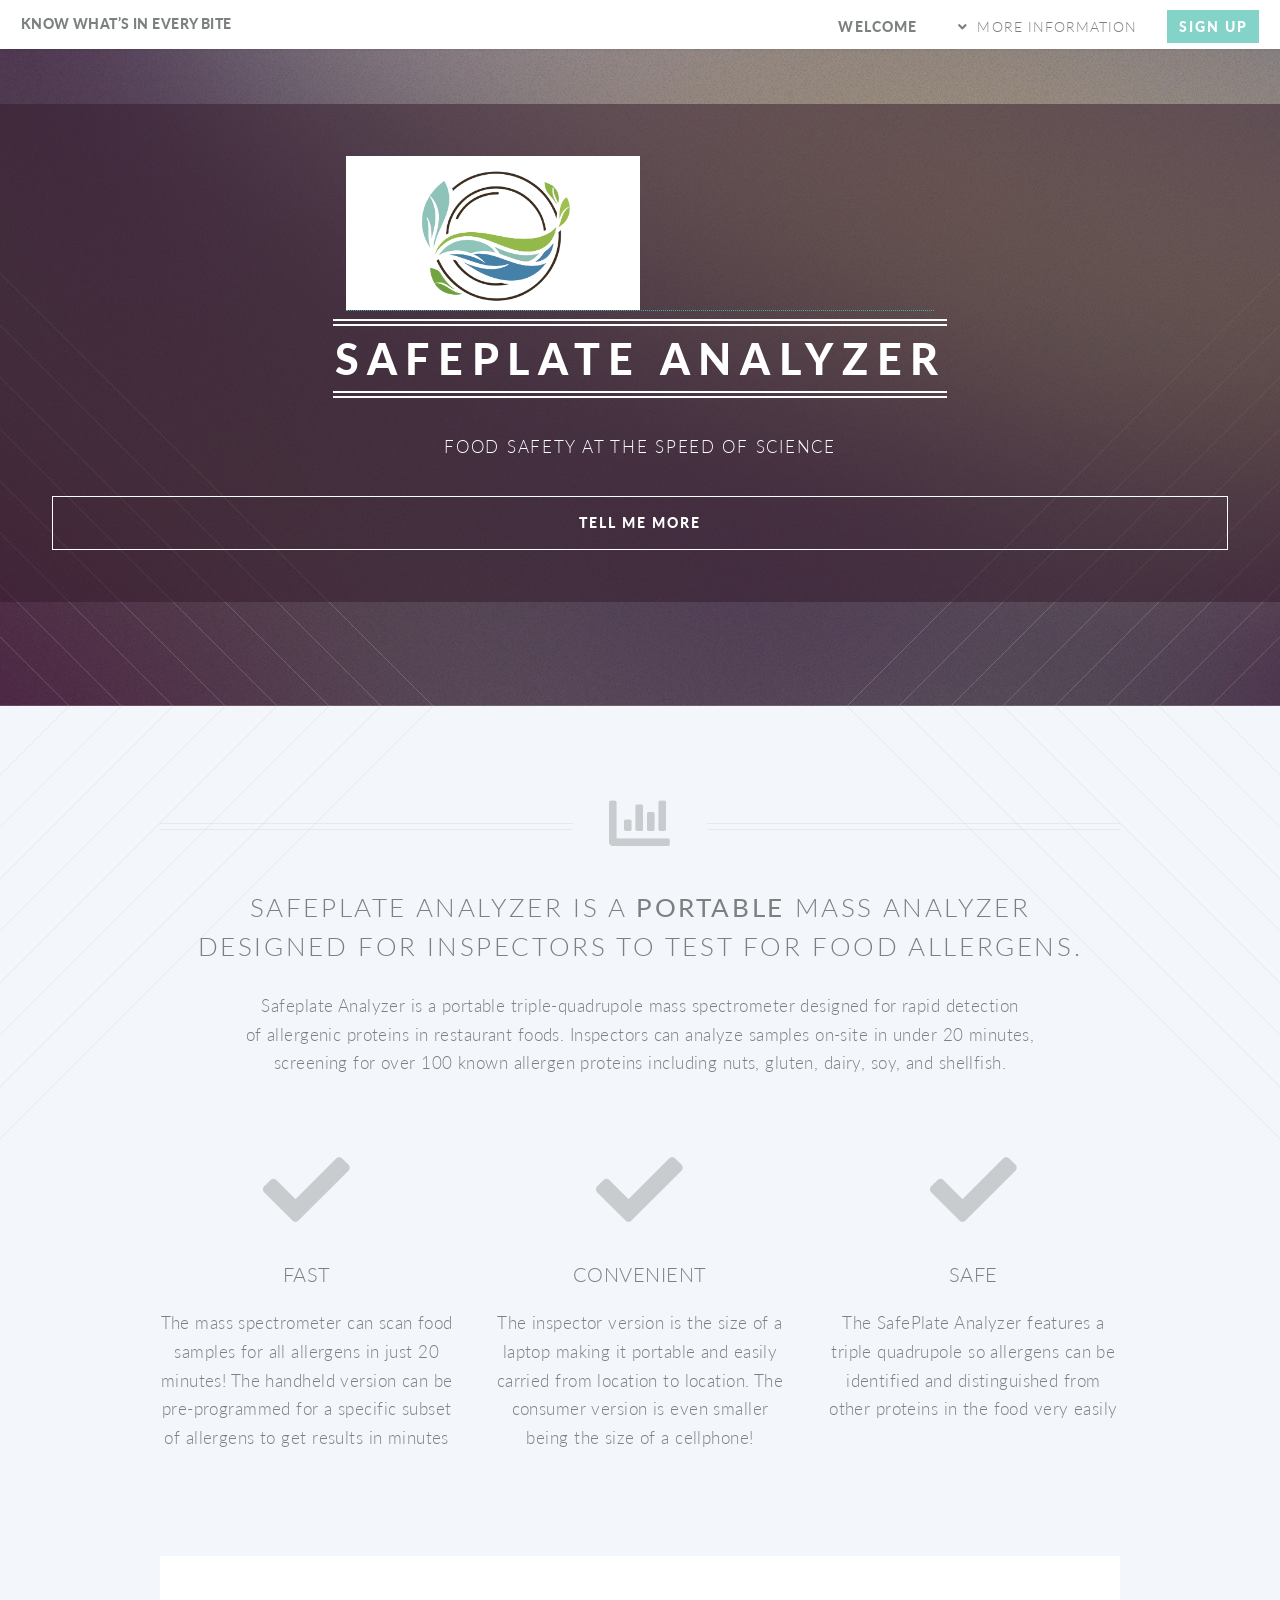
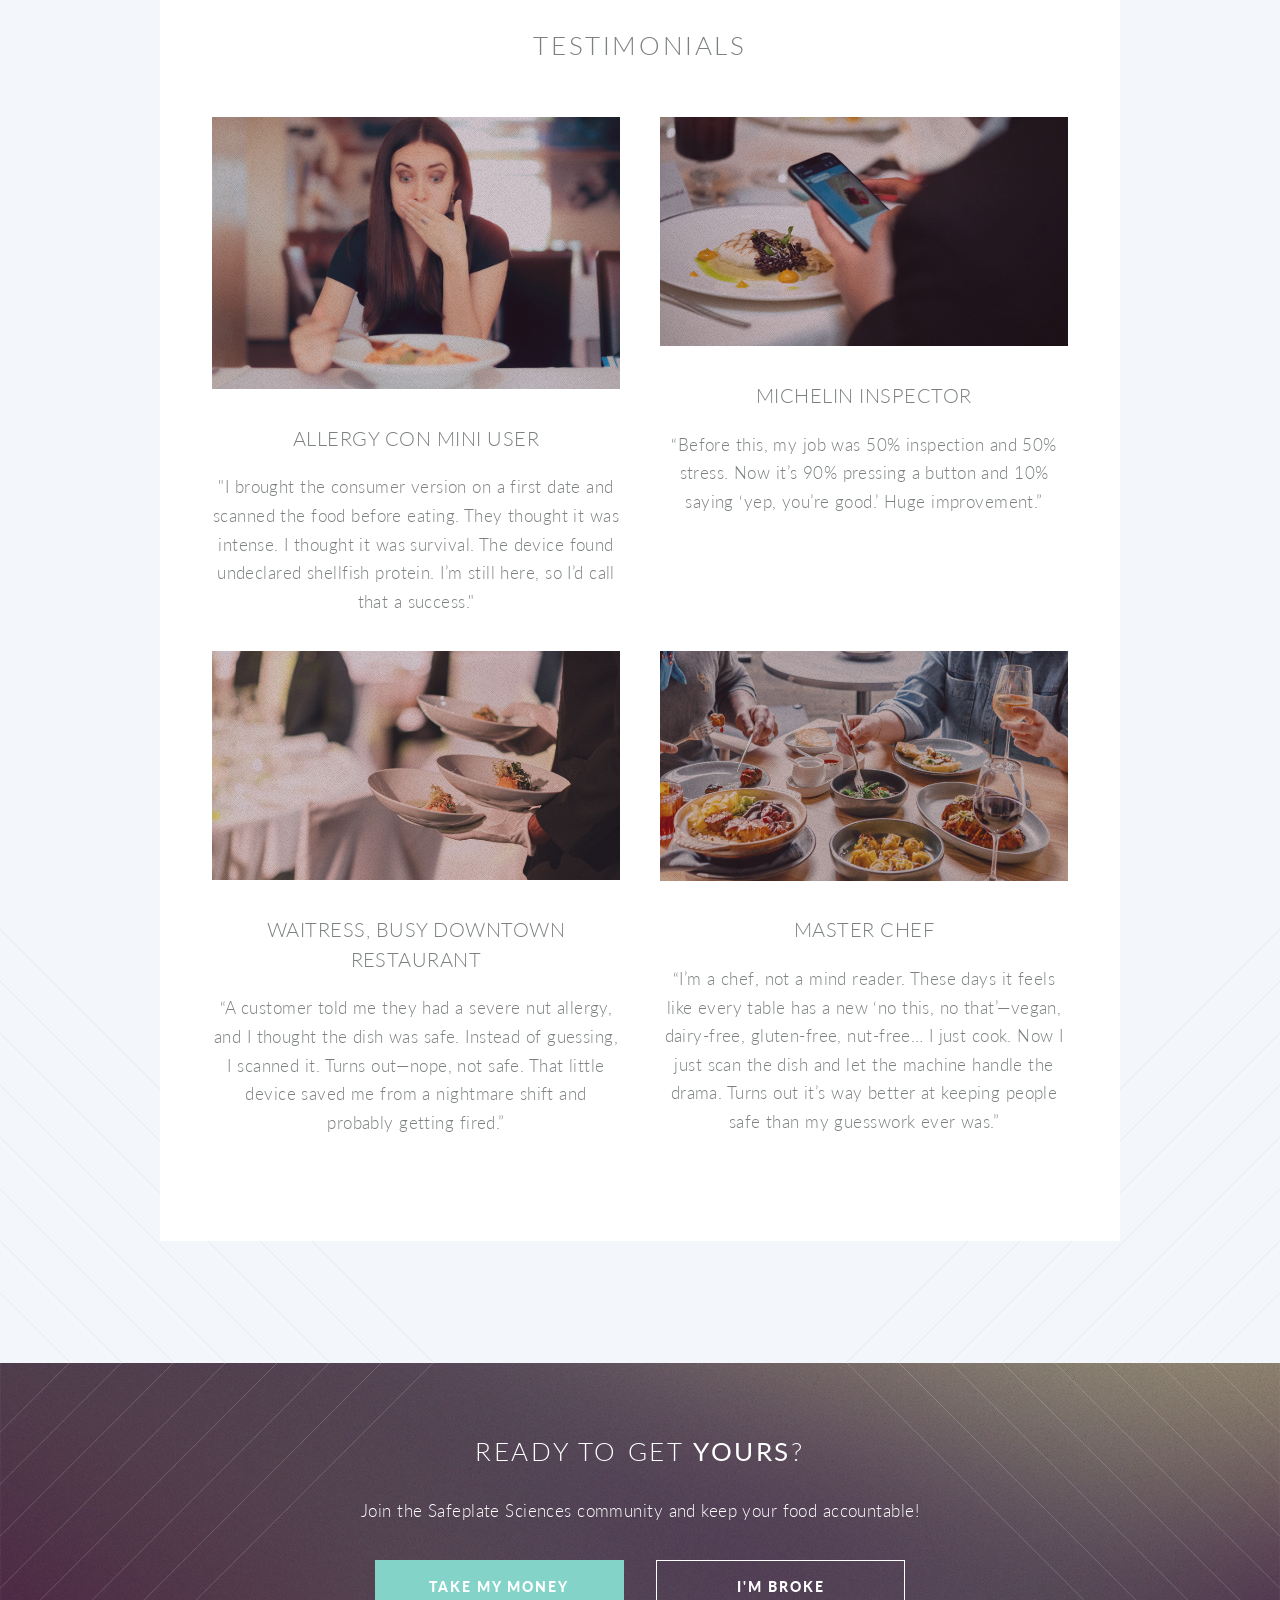
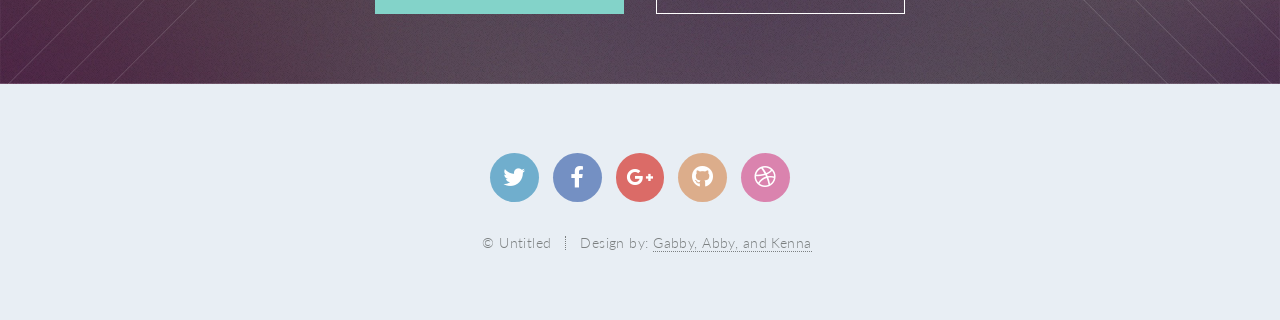
==== index.html @ 4feaacba "Update index.html" ====
<!DOCTYPE HTML>
<!--
	Twenty by HTML5 UP
	html5up.net | @ajlkn
	Free for personal and commercial use under the CCA 3.0 license (html5up.net/license)
-->
<html>
	<head>
		<title>Know what’s in every bite</title>
		<meta charset="utf-8" />
		<meta name="viewport" content="width=device-width, initial-scale=1, user-scalable=no" />
		<link rel="stylesheet" href="assets/css/main.css" />
		<noscript><link rel="stylesheet" href="assets/css/noscript.css" /></noscript>
	</head>
	<body class="index is-preload">
		<div id="page-wrapper">

			<!-- Header -->
				<header id="header">
					<h1 id="logo"><a href="index.html">Know what’s in every BITE </span></a></h1>
					<nav id="nav">
						<ul>
							<li class="current"><a href="index.html">Welcome</a></li>
							<li class="submenu">
								<a href="#">More Information</a>
								<ul>
									<li><a href="left-sidebar.html">Instrument Specifications</a></li>
									<li><a href="right-sidebar.html">Applications</a></li>
									<li><a href="no-sidebar.html">Our Philosophy</a></li>
									<li><a href="contact.html">Contact</a></li>
									</li>
								</ul>
							</li>
							<li><a href="#" class="button primary">Sign Up</a></li>
						</ul>
					</nav>
				</header>

			<!-- Banner -->
				<section id="banner">

					<!--
						".inner" is set up as an inline-block so it automatically expands
						in both directions to fit whatever's inside it. This means it won't
						automatically wrap lines, so be sure to use line breaks where
						appropriate (<br />).
					-->
					<div class="inner">
			<section>
						<a href="#" class="image-small" ><img src="images/logo (no words).png" alt=" " width="50%" /></a>
			</section>
						<header>
							<h2>SafePlate Analyzer</h2>
						</header>
						<p>Food safety at the speed of science
						<br />
					
						<footer>
							<ul class="buttons stacked">
								<li><a href="#main" class="button fit scrolly">Tell Me More</a></li>
							</ul>
						</footer>

					</div>

				</section>

			<!-- Main -->
				<article id="main">

					<header class="special container">
						<span class="icon solid fa-chart-bar"></span>
						<h2>Safeplate Analyzer is a <strong>portable</strong> mass analyzer
						<br />
						designed for inspectors to test for food allergens.</h2>
						<p>Safeplate Analyzer is a portable triple-quadrupole mass spectrometer designed for rapid detection
						<br />
						of allergenic proteins in restaurant foods. Inspectors can analyze samples on-site in under 20 minutes,
						<br />
						screening for over 100 known allergen proteins including nuts, gluten, dairy, soy, and shellfish.
					</header>

					

					<!-- Two -->
						<section class="wrapper style1 container special">
							<div class="row">
								<div class="col-4 col-12-narrower">

									<section>
										<span class="icon solid featured fa-check"></span>
										<header>
											<h3>FAST</h3>
										</header>
										<p>The mass spectrometer can scan food samples for all allergens in just 20 minutes! The handheld version can be pre-programmed for a specific subset of allergens to get results in minutes</p>
									</section>

								</div>
								<div class="col-4 col-12-narrower">

									<section>
										<span class="icon solid featured fa-check"></span>
										<header>
											<h3>CONVENIENT</h3>
										</header>
										<p>The inspector version is the size of a laptop making it portable and easily carried from location to location. The consumer version is even smaller being the size of a cellphone!</p>
									</section>

								</div>
								<div class="col-4 col-12-narrower">

									<section>
										<span class="icon solid featured fa-check"></span>
										<header>
											<h3>SAFE</h3>
										</header>
										<p>The SafePlate Analyzer features a triple quadrupole so allergens can be identified and distinguished from other proteins in the food very easily</p>
									</section>

								</div>
							</div>
						</section>

					<!-- Three -->
						<section class="wrapper style3 container special">

							<header class="major">
								<h2>Testimonials</strong></h2>
							</header>

							<div class="row">
								<div class="col-6 col-12-narrower">

									<section>
										<a href="#" class="image featured"><img src="images/CUSTOMER.jpeg" alt="" /></a>
										<header>
											<h3>Allergy con Mini User</h3>
										</header>
										<p>"I brought the consumer version on a first date and scanned the food before eating. They thought it was intense. I thought it was survival. The device found undeclared shellfish protein. I’m still here, so I’d call that a success."</p>
									</section>

								</div>
								<div class="col-6 col-12-narrower">

									<section>
										<a href="#" class="image featured"><img src="images/INSPECTOR.jpg" alt="" /></a>
										<header>
											<h3>Michelin inspector</h3>
										</header>
										<p>“Before this, my job was 50% inspection and 50% stress. Now it’s 90% pressing a button and 10% saying ‘yep, you’re good.’ Huge improvement.”</p>
									</section>

								</div>
							</div>
							<div class="row">
								<div class="col-6 col-12-narrower">

									<section>
										<a href="#" class="image featured"><img src="images/WAITRESS.jpg" alt="" /></a>
										<header>
											<h3>Waitress, Busy Downtown Restaurant</h3>
										</header>
										<p>“A customer told me they had a severe nut allergy, and I thought the dish was safe. Instead of guessing, I scanned it. Turns out—nope, not safe. That little device saved me from a nightmare shift and probably getting fired.”</p>
									</section>

								</div>
								<div class="col-6 col-12-narrower">

									<section>
										<a href="#" class="image featured"><img src="images/MEALS.jpg" alt="" /></a>
										<header>
											<h3>Master Chef</h3>
										</header>
										<p>“I’m a chef, not a mind reader. These days it feels like every table has a new ‘no this, no that’—vegan, dairy-free, gluten-free, nut-free… I just cook. Now I just scan the dish and let the machine handle the drama. Turns out it’s way better at keeping people safe than my guesswork ever was.”</p>
									</section>

								</div>
							</div>

						</section>

				</article>

			<!-- CTA -->
				<section id="cta">

					<header>
						<h2>Ready to get <strong>yours</strong>?</h2>
						<p>Join the Safeplate Sciences community and keep your food accountable!</p>
					</header>
					<footer>
						<ul class="buttons">
							<li><a href="#" class="button primary">Take My Money</a></li>
							<li><a href="#" class="button">I'M BROKE</a></li>
						</ul>
					</footer>

				</section>

			<!-- Footer -->
				<footer id="footer">

					<ul class="icons">
						<li><a href="#" class="icon brands circle fa-twitter"><span class="label">Twitter</span></a></li>
						<li><a href="#" class="icon brands circle fa-facebook-f"><span class="label">Facebook</span></a></li>
						<li><a href="#" class="icon brands circle fa-google-plus-g"><span class="label">Google+</span></a></li>
						<li><a href="#" class="icon brands circle fa-github"><span class="label">Github</span></a></li>
						<li><a href="#" class="icon brands circle fa-dribbble"><span class="label">Dribbble</span></a></li>
					</ul>

					<ul class="copyright">
						<li>&copy; Untitled</li><li>Design by: <a href="http://html5up.net">Gabby, Abby, and Kenna</a></li>
					</ul>

				</footer>

		</div>

		<!-- Scripts -->
			<script src="assets/js/jquery.min.js"></script>
			<script src="assets/js/jquery.dropotron.min.js"></script>
			<script src="assets/js/jquery.scrolly.min.js"></script>
			<script src="assets/js/jquery.scrollex.min.js"></script>
			<script src="assets/js/browser.min.js"></script>
			<script src="assets/js/breakpoints.min.js"></script>
			<script src="assets/js/util.js"></script>
			<script src="assets/js/main.js"></script>

	</body>
</html>
---- assets/css/main.css ----
@import url("fontawesome-all.min.css");
@import url("https://fonts.googleapis.com/css?family=Lato:300,400,900");

/*
	Twenty by HTML5 UP
	html5up.net | @ajlkn
	Free for personal and commercial use under the CCA 3.0 license (html5up.net/license)
*/

html, body, div, span, applet, object,
iframe, h1, h2, h3, h4, h5, h6, p, blockquote,
pre, a, abbr, acronym, address, big, cite,
code, del, dfn, em, img, ins, kbd, q, s, samp,
small, strike, strong, sub, sup, tt, var, b,
u, i, center, dl, dt, dd, ol, ul, li, fieldset,
form, label, legend, table, caption, tbody,
tfoot, thead, tr, th, td, article, aside,
canvas, details, embed, figure, figcaption,
footer, header, hgroup, menu, nav, output, ruby,
section, summary, time, mark, audio, video {
	margin: 0;
	padding: 0;
	border: 0;
	font-size: 100%;
	font: inherit;
	vertical-align: baseline;}

article, aside, details, figcaption, figure,
footer, header, hgroup, menu, nav, section {
	display: block;}

body {
	line-height: 1;
}

ol, ul {
	list-style: none;
}

blockquote, q {
	quotes: none;
}

	blockquote:before, blockquote:after, q:before, q:after {
		content: '';
		content: none;
	}

table {
	border-collapse: collapse;
	border-spacing: 0;
}

body {
	-webkit-text-size-adjust: none;
}

mark {
	background-color: transparent;
	color: inherit;
}

input::-moz-focus-inner {
	border: 0;
	padding: 0;
}

input, select, textarea {
	-moz-appearance: none;
	-webkit-appearance: none;
	-ms-appearance: none;
	appearance: none;
}

/* Basic */

	html {
		box-sizing: border-box;
	}

	*, *:before, *:after {
		box-sizing: inherit;
	}

	body {
		background: #f3f6fa;
	}

		body.is-preload *, body.is-preload *:before, body.is-preload *:after {
			-moz-animation: none !important;
			-webkit-animation: none !important;
			-ms-animation: none !important;
			animation: none !important;
			-moz-transition: none !important;
			-webkit-transition: none !important;
			-ms-transition: none !important;
			transition: none !important;
		}

	body, input, select, textarea {
		color: #7c8081;
		font-family: 'Lato', sans-serif;
		font-size: 15pt;
		font-weight: 300;
		letter-spacing: 0.025em;
		line-height: 1.75em;
	}

	a {
		-moz-transition: color 0.2s ease-in-out, border-color 0.2s ease-in-out, background-color 0.2s ease-in-out;
		-webkit-transition: color 0.2s ease-in-out, border-color 0.2s ease-in-out, background-color 0.2s ease-in-out;
		-ms-transition: color 0.2s ease-in-out, border-color 0.2s ease-in-out, background-color 0.2s ease-in-out;
		transition: color 0.2s ease-in-out, border-color 0.2s ease-in-out, background-color 0.2s ease-in-out;
		color: #3fb1a3;
		text-decoration: none;
		border-bottom: dotted 1px;
	}

		a:hover {
			border-bottom-color: transparent;
		}

	strong, b {
		font-weight: 400;
	}

	p, ul, ol, dl, table, blockquote {
		margin: 0 0 2em 0;
	}

	h1, h2, h3, h4, h5, h6 {
		color: inherit;
		font-weight: 300;
		line-height: 1.75em;
		margin-bottom: 1em;
		text-transform: uppercase;
	}

		h1 a, h2 a, h3 a, h4 a, h5 a, h6 a {
			color: inherit;
			text-decoration: none;
			border: 0;
		}

	h2 {
		font-size: 1.5em;
		letter-spacing: 0.1em;
	}

	h3 {
		font-size: 1.15em;
		letter-spacing: 0.025em;
	}

	sub {
		font-size: 0.8em;
		position: relative;
		top: 0.5em;
	}

	sup {
		font-size: 0.8em;
		position: relative;
		top: -0.5em;
	}

	hr {
		border-top: solid 1px rgba(124, 128, 129, 0.2);
		border: 0;
		margin-bottom: 1.5em;
	}

	blockquote {
		border-left: solid 0.5em rgba(124, 128, 129, 0.2);
		font-style: italic;
		padding: 1em 0 1em 2em;
	}

/* Container */

	.container {
		margin: 0 auto;
		max-width: 100%;
		width: 1400px;
	}

		.container.medium {
			width: 1050px;
		}

		@media screen and (max-width: 1680px) {

			.container {
				width: 1200px;
			}

				.container.medium {
					width: 900px;
				}

		}

		@media screen and (max-width: 1280px) {

			.container {
				width: 960px;
			}

				.container.medium {
					width: 735px;
				}

		}

		@media screen and (max-width: 980px) {

			.container {
				width: 95%;
			}

				.container.medium {
					width: 71.25%;
				}

		}

		@media screen and (max-width: 840px) {

			.container {
				width: 95%;
			}

				.container.medium {
					width: 95%;
				}

		}

		@media screen and (max-width: 736px) {

			.container {
				width: 100%;
			}

				.container.medium {
					width: 100%;
				}

		}

/* Row */

	.row {
		display: flex;
		flex-wrap: wrap;
		box-sizing: border-box;
		align-items: stretch;
	}

		.row > * {
			box-sizing: border-box;
		}

		.row.gtr-uniform > * > :last-child {
			margin-bottom: 0;
		}

		.row.aln-left {
			justify-content: flex-start;
		}

		.row.aln-center {
			justify-content: center;
		}

		.row.aln-right {
			justify-content: flex-end;
		}

		.row.aln-top {
			align-items: flex-start;
		}

		.row.aln-middle {
			align-items: center;
		}

		.row.aln-bottom {
			align-items: flex-end;
		}

		.row > .imp {
			order: -1;
		}

		.row > .col-1 {
			width: 8.33333%;
		}

		.row > .off-1 {
			margin-left: 8.33333%;
		}

		.row > .col-2 {
			width: 16.66667%;
		}

		.row > .off-2 {
			margin-left: 16.66667%;
		}

		.row > .col-3 {
			width: 25%;
		}

		.row > .off-3 {
			margin-left: 25%;
		}

		.row > .col-4 {
			width: 33.33333%;
		}

		.row > .off-4 {
			margin-left: 33.33333%;
		}

		.row > .col-5 {
			width: 41.66667%;
		}

		.row > .off-5 {
			margin-left: 41.66667%;
		}

		.row > .col-6 {
			width: 50%;
		}

		.row > .off-6 {
			margin-left: 50%;
		}

		.row > .col-7 {
			width: 58.33333%;
		}

		.row > .off-7 {
			margin-left: 58.33333%;
		}

		.row > .col-8 {
			width: 66.66667%;
		}

		.row > .off-8 {
			margin-left: 66.66667%;
		}

		.row > .col-9 {
			width: 75%;
		}

		.row > .off-9 {
			margin-left: 75%;
		}

		.row > .col-10 {
			width: 83.33333%;
		}

		.row > .off-10 {
			margin-left: 83.33333%;
		}

		.row > .col-11 {
			width: 91.66667%;
		}

		.row > .off-11 {
			margin-left: 91.66667%;
		}

		.row > .col-12 {
			width: 100%;
		}

		.row > .off-12 {
			margin-left: 100%;
		}

		.row.gtr-0 {
			margin-top: 0px;
			margin-left: 0px;
		}

			.row.gtr-0 > * {
				padding: 0px 0 0 0px;
			}

			.row.gtr-0.gtr-uniform {
				margin-top: 0px;
			}

				.row.gtr-0.gtr-uniform > * {
					padding-top: 0px;
				}

		.row.gtr-25 {
			margin-top: -12.5px;
			margin-left: -12.5px;
		}

			.row.gtr-25 > * {
				padding: 12.5px 0 0 12.5px;
			}

			.row.gtr-25.gtr-uniform {
				margin-top: -12.5px;
			}

				.row.gtr-25.gtr-uniform > * {
					padding-top: 12.5px;
				}

		.row.gtr-50 {
			margin-top: -25px;
			margin-left: -25px;
		}

			.row.gtr-50 > * {
				padding: 25px 0 0 25px;
			}

			.row.gtr-50.gtr-uniform {
				margin-top: -25px;
			}

				.row.gtr-50.gtr-uniform > * {
					padding-top: 25px;
				}

		.row {
			margin-top: -50px;
			margin-left: -50px;
		}

			.row > * {
				padding: 50px 0 0 50px;
			}

			.row.gtr-uniform {
				margin-top: -50px;
			}

				.row.gtr-uniform > * {
					padding-top: 50px;
				}

		.row.gtr-150 {
			margin-top: -75px;
			margin-left: -75px;
		}

			.row.gtr-150 > * {
				padding: 75px 0 0 75px;
			}

			.row.gtr-150.gtr-uniform {
				margin-top: -75px;
			}

				.row.gtr-150.gtr-uniform > * {
					padding-top: 75px;
				}

		.row.gtr-200 {
			margin-top: -100px;
			margin-left: -100px;
		}

			.row.gtr-200 > * {
				padding: 100px 0 0 100px;
			}

			.row.gtr-200.gtr-uniform {
				margin-top: -100px;
			}

				.row.gtr-200.gtr-uniform > * {
					padding-top: 100px;
				}

		@media screen and (max-width: 1680px) {

			.row {
				display: flex;
				flex-wrap: wrap;
				box-sizing: border-box;
				align-items: stretch;
			}

				.row > * {
					box-sizing: border-box;
				}

				.row.gtr-uniform > * > :last-child {
					margin-bottom: 0;
				}

				.row.aln-left {
					justify-content: flex-start;
				}

				.row.aln-center {
					justify-content: center;
				}

				.row.aln-right {
					justify-content: flex-end;
				}

				.row.aln-top {
					align-items: flex-start;
				}

				.row.aln-middle {
					align-items: center;
				}

				.row.aln-bottom {
					align-items: flex-end;
				}

				.row > .imp-wide {
					order: -1;
				}

				.row > .col-1-wide {
					width: 8.33333%;
				}

				.row > .off-1-wide {
					margin-left: 8.33333%;
				}

				.row > .col-2-wide {
					width: 16.66667%;
				}

				.row > .off-2-wide {
					margin-left: 16.66667%;
				}

				.row > .col-3-wide {
					width: 25%;
				}

				.row > .off-3-wide {
					margin-left: 25%;
				}

				.row > .col-4-wide {
					width: 33.33333%;
				}

				.row > .off-4-wide {
					margin-left: 33.33333%;
				}

				.row > .col-5-wide {
					width: 41.66667%;
				}

				.row > .off-5-wide {
					margin-left: 41.66667%;
				}

				.row > .col-6-wide {
					width: 50%;
				}

				.row > .off-6-wide {
					margin-left: 50%;
				}

				.row > .col-7-wide {
					width: 58.33333%;
				}

				.row > .off-7-wide {
					margin-left: 58.33333%;
				}

				.row > .col-8-wide {
					width: 66.66667%;
				}

				.row > .off-8-wide {
					margin-left: 66.66667%;
				}

				.row > .col-9-wide {
					width: 75%;
				}

				.row > .off-9-wide {
					margin-left: 75%;
				}

				.row > .col-10-wide {
					width: 83.33333%;
				}

				.row > .off-10-wide {
					margin-left: 83.33333%;
				}

				.row > .col-11-wide {
					width: 91.66667%;
				}

				.row > .off-11-wide {
					margin-left: 91.66667%;
				}

				.row > .col-12-wide {
					width: 100%;
				}

				.row > .off-12-wide {
					margin-left: 100%;
				}

				.row.gtr-0 {
					margin-top: 0px;
					margin-left: 0px;
				}

					.row.gtr-0 > * {
						padding: 0px 0 0 0px;
					}

					.row.gtr-0.gtr-uniform {
						margin-top: 0px;
					}

						.row.gtr-0.gtr-uniform > * {
							padding-top: 0px;
						}

				.row.gtr-25 {
					margin-top: -10px;
					margin-left: -10px;
				}

					.row.gtr-25 > * {
						padding: 10px 0 0 10px;
					}

					.row.gtr-25.gtr-uniform {
						margin-top: -10px;
					}

						.row.gtr-25.gtr-uniform > * {
							padding-top: 10px;
						}

				.row.gtr-50 {
					margin-top: -20px;
					margin-left: -20px;
				}

					.row.gtr-50 > * {
						padding: 20px 0 0 20px;
					}

					.row.gtr-50.gtr-uniform {
						margin-top: -20px;
					}

						.row.gtr-50.gtr-uniform > * {
							padding-top: 20px;
						}

				.row {
					margin-top: -40px;
					margin-left: -40px;
				}

					.row > * {
						padding: 40px 0 0 40px;
					}

					.row.gtr-uniform {
						margin-top: -40px;
					}

						.row.gtr-uniform > * {
							padding-top: 40px;
						}

				.row.gtr-150 {
					margin-top: -60px;
					margin-left: -60px;
				}

					.row.gtr-150 > * {
						padding: 60px 0 0 60px;
					}

					.row.gtr-150.gtr-uniform {
						margin-top: -60px;
					}

						.row.gtr-150.gtr-uniform > * {
							padding-top: 60px;
						}

				.row.gtr-200 {
					margin-top: -80px;
					margin-left: -80px;
				}

					.row.gtr-200 > * {
						padding: 80px 0 0 80px;
					}

					.row.gtr-200.gtr-uniform {
						margin-top: -80px;
					}

						.row.gtr-200.gtr-uniform > * {
							padding-top: 80px;
						}

		}

		@media screen and (max-width: 1280px) {

			.row {
				display: flex;
				flex-wrap: wrap;
				box-sizing: border-box;
				align-items: stretch;
			}

				.row > * {
					box-sizing: border-box;
				}

				.row.gtr-uniform > * > :last-child {
					margin-bottom: 0;
				}

				.row.aln-left {
					justify-content: flex-start;
				}

				.row.aln-center {
					justify-content: center;
				}

				.row.aln-right {
					justify-content: flex-end;
				}

				.row.aln-top {
					align-items: flex-start;
				}

				.row.aln-middle {
					align-items: center;
				}

				.row.aln-bottom {
					align-items: flex-end;
				}

				.row > .imp-normal {
					order: -1;
				}

				.row > .col-1-normal {
					width: 8.33333%;
				}

				.row > .off-1-normal {
					margin-left: 8.33333%;
				}

				.row > .col-2-normal {
					width: 16.66667%;
				}

				.row > .off-2-normal {
					margin-left: 16.66667%;
				}

				.row > .col-3-normal {
					width: 25%;
				}

				.row > .off-3-normal {
					margin-left: 25%;
				}

				.row > .col-4-normal {
					width: 33.33333%;
				}

				.row > .off-4-normal {
					margin-left: 33.33333%;
				}

				.row > .col-5-normal {
					width: 41.66667%;
				}

				.row > .off-5-normal {
					margin-left: 41.66667%;
				}

				.row > .col-6-normal {
					width: 50%;
				}

				.row > .off-6-normal {
					margin-left: 50%;
				}

				.row > .col-7-normal {
					width: 58.33333%;
				}

				.row > .off-7-normal {
					margin-left: 58.33333%;
				}

				.row > .col-8-normal {
					width: 66.66667%;
				}

				.row > .off-8-normal {
					margin-left: 66.66667%;
				}

				.row > .col-9-normal {
					width: 75%;
				}

				.row > .off-9-normal {
					margin-left: 75%;
				}

				.row > .col-10-normal {
					width: 83.33333%;
				}

				.row > .off-10-normal {
					margin-left: 83.33333%;
				}

				.row > .col-11-normal {
					width: 91.66667%;
				}

				.row > .off-11-normal {
					margin-left: 91.66667%;
				}

				.row > .col-12-normal {
					width: 100%;
				}

				.row > .off-12-normal {
					margin-left: 100%;
				}

				.row.gtr-0 {
					margin-top: 0px;
					margin-left: 0px;
				}

					.row.gtr-0 > * {
						padding: 0px 0 0 0px;
					}

					.row.gtr-0.gtr-uniform {
						margin-top: 0px;
					}

						.row.gtr-0.gtr-uniform > * {
							padding-top: 0px;
						}

				.row.gtr-25 {
					margin-top: -10px;
					margin-left: -10px;
				}

					.row.gtr-25 > * {
						padding: 10px 0 0 10px;
					}

					.row.gtr-25.gtr-uniform {
						margin-top: -10px;
					}

						.row.gtr-25.gtr-uniform > * {
							padding-top: 10px;
						}

				.row.gtr-50 {
					margin-top: -20px;
					margin-left: -20px;
				}

					.row.gtr-50 > * {
						padding: 20px 0 0 20px;
					}

					.row.gtr-50.gtr-uniform {
						margin-top: -20px;
					}

						.row.gtr-50.gtr-uniform > * {
							padding-top: 20px;
						}

				.row {
					margin-top: -40px;
					margin-left: -40px;
				}

					.row > * {
						padding: 40px 0 0 40px;
					}

					.row.gtr-uniform {
						margin-top: -40px;
					}

						.row.gtr-uniform > * {
							padding-top: 40px;
						}

				.row.gtr-150 {
					margin-top: -60px;
					margin-left: -60px;
				}

					.row.gtr-150 > * {
						padding: 60px 0 0 60px;
					}

					.row.gtr-150.gtr-uniform {
						margin-top: -60px;
					}

						.row.gtr-150.gtr-uniform > * {
							padding-top: 60px;
						}

				.row.gtr-200 {
					margin-top: -80px;
					margin-left: -80px;
				}

					.row.gtr-200 > * {
						padding: 80px 0 0 80px;
					}

					.row.gtr-200.gtr-uniform {
						margin-top: -80px;
					}

						.row.gtr-200.gtr-uniform > * {
							padding-top: 80px;
						}

		}

		@media screen and (max-width: 980px) {

			.row {
				display: flex;
				flex-wrap: wrap;
				box-sizing: border-box;
				align-items: stretch;
			}

				.row > * {
					box-sizing: border-box;
				}

				.row.gtr-uniform > * > :last-child {
					margin-bottom: 0;
				}

				.row.aln-left {
					justify-content: flex-start;
				}

				.row.aln-center {
					justify-content: center;
				}

				.row.aln-right {
					justify-content: flex-end;
				}

				.row.aln-top {
					align-items: flex-start;
				}

				.row.aln-middle {
					align-items: center;
				}

				.row.aln-bottom {
					align-items: flex-end;
				}

				.row > .imp-narrow {
					order: -1;
				}

				.row > .col-1-narrow {
					width: 8.33333%;
				}

				.row > .off-1-narrow {
					margin-left: 8.33333%;
				}

				.row > .col-2-narrow {
					width: 16.66667%;
				}

				.row > .off-2-narrow {
					margin-left: 16.66667%;
				}

				.row > .col-3-narrow {
					width: 25%;
				}

				.row > .off-3-narrow {
					margin-left: 25%;
				}

				.row > .col-4-narrow {
					width: 33.33333%;
				}

				.row > .off-4-narrow {
					margin-left: 33.33333%;
				}

				.row > .col-5-narrow {
					width: 41.66667%;
				}

				.row > .off-5-narrow {
					margin-left: 41.66667%;
				}

				.row > .col-6-narrow {
					width: 50%;
				}

				.row > .off-6-narrow {
					margin-left: 50%;
				}

				.row > .col-7-narrow {
					width: 58.33333%;
				}

				.row > .off-7-narrow {
					margin-left: 58.33333%;
				}

				.row > .col-8-narrow {
					width: 66.66667%;
				}

				.row > .off-8-narrow {
					margin-left: 66.66667%;
				}

				.row > .col-9-narrow {
					width: 75%;
				}

				.row > .off-9-narrow {
					margin-left: 75%;
				}

				.row > .col-10-narrow {
					width: 83.33333%;
				}

				.row > .off-10-narrow {
					margin-left: 83.33333%;
				}

				.row > .col-11-narrow {
					width: 91.66667%;
				}

				.row > .off-11-narrow {
					margin-left: 91.66667%;
				}

				.row > .col-12-narrow {
					width: 100%;
				}

				.row > .off-12-narrow {
					margin-left: 100%;
				}

				.row.gtr-0 {
					margin-top: 0px;
					margin-left: 0px;
				}

					.row.gtr-0 > * {
						padding: 0px 0 0 0px;
					}

					.row.gtr-0.gtr-uniform {
						margin-top: 0px;
					}

						.row.gtr-0.gtr-uniform > * {
							padding-top: 0px;
						}

				.row.gtr-25 {
					margin-top: -7.5px;
					margin-left: -7.5px;
				}

					.row.gtr-25 > * {
						padding: 7.5px 0 0 7.5px;
					}

					.row.gtr-25.gtr-uniform {
						margin-top: -7.5px;
					}

						.row.gtr-25.gtr-uniform > * {
							padding-top: 7.5px;
						}

				.row.gtr-50 {
					margin-top: -15px;
					margin-left: -15px;
				}

					.row.gtr-50 > * {
						padding: 15px 0 0 15px;
					}

					.row.gtr-50.gtr-uniform {
						margin-top: -15px;
					}

						.row.gtr-50.gtr-uniform > * {
							padding-top: 15px;
						}

				.row {
					margin-top: -30px;
					margin-left: -30px;
				}

					.row > * {
						padding: 30px 0 0 30px;
					}

					.row.gtr-uniform {
						margin-top: -30px;
					}

						.row.gtr-uniform > * {
							padding-top: 30px;
						}

				.row.gtr-150 {
					margin-top: -45px;
					margin-left: -45px;
				}

					.row.gtr-150 > * {
						padding: 45px 0 0 45px;
					}

					.row.gtr-150.gtr-uniform {
						margin-top: -45px;
					}

						.row.gtr-150.gtr-uniform > * {
							padding-top: 45px;
						}

				.row.gtr-200 {
					margin-top: -60px;
					margin-left: -60px;
				}

					.row.gtr-200 > * {
						padding: 60px 0 0 60px;
					}

					.row.gtr-200.gtr-uniform {
						margin-top: -60px;
					}

						.row.gtr-200.gtr-uniform > * {
							padding-top: 60px;
						}

		}

		@media screen and (max-width: 840px) {

			.row {
				display: flex;
				flex-wrap: wrap;
				box-sizing: border-box;
				align-items: stretch;
			}

				.row > * {
					box-sizing: border-box;
				}

				.row.gtr-uniform > * > :last-child {
					margin-bottom: 0;
				}

				.row.aln-left {
					justify-content: flex-start;
				}

				.row.aln-center {
					justify-content: center;
				}

				.row.aln-right {
					justify-content: flex-end;
				}

				.row.aln-top {
					align-items: flex-start;
				}

				.row.aln-middle {
					align-items: center;
				}

				.row.aln-bottom {
					align-items: flex-end;
				}

				.row > .imp-narrower {
					order: -1;
				}

				.row > .col-1-narrower {
					width: 8.33333%;
				}

				.row > .off-1-narrower {
					margin-left: 8.33333%;
				}

				.row > .col-2-narrower {
					width: 16.66667%;
				}

				.row > .off-2-narrower {
					margin-left: 16.66667%;
				}

				.row > .col-3-narrower {
					width: 25%;
				}

				.row > .off-3-narrower {
					margin-left: 25%;
				}

				.row > .col-4-narrower {
					width: 33.33333%;
				}

				.row > .off-4-narrower {
					margin-left: 33.33333%;
				}

				.row > .col-5-narrower {
					width: 41.66667%;
				}

				.row > .off-5-narrower {
					margin-left: 41.66667%;
				}

				.row > .col-6-narrower {
					width: 50%;
				}

				.row > .off-6-narrower {
					margin-left: 50%;
				}

				.row > .col-7-narrower {
					width: 58.33333%;
				}

				.row > .off-7-narrower {
					margin-left: 58.33333%;
				}

				.row > .col-8-narrower {
					width: 66.66667%;
				}

				.row > .off-8-narrower {
					margin-left: 66.66667%;
				}

				.row > .col-9-narrower {
					width: 75%;
				}

				.row > .off-9-narrower {
					margin-left: 75%;
				}

				.row > .col-10-narrower {
					width: 83.33333%;
				}

				.row > .off-10-narrower {
					margin-left: 83.33333%;
				}

				.row > .col-11-narrower {
					width: 91.66667%;
				}

				.row > .off-11-narrower {
					margin-left: 91.66667%;
				}

				.row > .col-12-narrower {
					width: 100%;
				}

				.row > .off-12-narrower {
					margin-left: 100%;
				}

				.row.gtr-0 {
					margin-top: 0px;
					margin-left: 0px;
				}

					.row.gtr-0 > * {
						padding: 0px 0 0 0px;
					}

					.row.gtr-0.gtr-uniform {
						margin-top: 0px;
					}

						.row.gtr-0.gtr-uniform > * {
							padding-top: 0px;
						}

				.row.gtr-25 {
					margin-top: -7.5px;
					margin-left: -7.5px;
				}

					.row.gtr-25 > * {
						padding: 7.5px 0 0 7.5px;
					}

					.row.gtr-25.gtr-uniform {
						margin-top: -7.5px;
					}

						.row.gtr-25.gtr-uniform > * {
							padding-top: 7.5px;
						}

				.row.gtr-50 {
					margin-top: -15px;
					margin-left: -15px;
				}

					.row.gtr-50 > * {
						padding: 15px 0 0 15px;
					}

					.row.gtr-50.gtr-uniform {
						margin-top: -15px;
					}

						.row.gtr-50.gtr-uniform > * {
							padding-top: 15px;
						}

				.row {
					margin-top: -30px;
					margin-left: -30px;
				}

					.row > * {
						padding: 30px 0 0 30px;
					}

					.row.gtr-uniform {
						margin-top: -30px;
					}

						.row.gtr-uniform > * {
							padding-top: 30px;
						}

				.row.gtr-150 {
					margin-top: -45px;
					margin-left: -45px;
				}

					.row.gtr-150 > * {
						padding: 45px 0 0 45px;
					}

					.row.gtr-150.gtr-uniform {
						margin-top: -45px;
					}

						.row.gtr-150.gtr-uniform > * {
							padding-top: 45px;
						}

				.row.gtr-200 {
					margin-top: -60px;
					margin-left: -60px;
				}

					.row.gtr-200 > * {
						padding: 60px 0 0 60px;
					}

					.row.gtr-200.gtr-uniform {
						margin-top: -60px;
					}

						.row.gtr-200.gtr-uniform > * {
							padding-top: 60px;
						}

		}

		@media screen and (max-width: 736px) {

			.row {
				display: flex;
				flex-wrap: wrap;
				box-sizing: border-box;
				align-items: stretch;
			}

				.row > * {
					box-sizing: border-box;
				}

				.row.gtr-uniform > * > :last-child {
					margin-bottom: 0;
				}

				.row.aln-left {
					justify-content: flex-start;
				}

				.row.aln-center {
					justify-content: center;
				}

				.row.aln-right {
					justify-content: flex-end;
				}

				.row.aln-top {
					align-items: flex-start;
				}

				.row.aln-middle {
					align-items: center;
				}

				.row.aln-bottom {
					align-items: flex-end;
				}

				.row > .imp-mobile {
					order: -1;
				}

				.row > .col-1-mobile {
					width: 8.33333%;
				}

				.row > .off-1-mobile {
					margin-left: 8.33333%;
				}

				.row > .col-2-mobile {
					width: 16.66667%;
				}

				.row > .off-2-mobile {
					margin-left: 16.66667%;
				}

				.row > .col-3-mobile {
					width: 25%;
				}

				.row > .off-3-mobile {
					margin-left: 25%;
				}

				.row > .col-4-mobile {
					width: 33.33333%;
				}

				.row > .off-4-mobile {
					margin-left: 33.33333%;
				}

				.row > .col-5-mobile {
					width: 41.66667%;
				}

				.row > .off-5-mobile {
					margin-left: 41.66667%;
				}

				.row > .col-6-mobile {
					width: 50%;
				}

				.row > .off-6-mobile {
					margin-left: 50%;
				}

				.row > .col-7-mobile {
					width: 58.33333%;
				}

				.row > .off-7-mobile {
					margin-left: 58.33333%;
				}

				.row > .col-8-mobile {
					width: 66.66667%;
				}

				.row > .off-8-mobile {
					margin-left: 66.66667%;
				}

				.row > .col-9-mobile {
					width: 75%;
				}

				.row > .off-9-mobile {
					margin-left: 75%;
				}

				.row > .col-10-mobile {
					width: 83.33333%;
				}

				.row > .off-10-mobile {
					margin-left: 83.33333%;
				}

				.row > .col-11-mobile {
					width: 91.66667%;
				}

				.row > .off-11-mobile {
					margin-left: 91.66667%;
				}

				.row > .col-12-mobile {
					width: 100%;
				}

				.row > .off-12-mobile {
					margin-left: 100%;
				}

				.row.gtr-0 {
					margin-top: 0px;
					margin-left: 0px;
				}

					.row.gtr-0 > * {
						padding: 0px 0 0 0px;
					}

					.row.gtr-0.gtr-uniform {
						margin-top: 0px;
					}

						.row.gtr-0.gtr-uniform > * {
							padding-top: 0px;
						}

				.row.gtr-25 {
					margin-top: -7.5px;
					margin-left: -7.5px;
				}

					.row.gtr-25 > * {
						padding: 7.5px 0 0 7.5px;
					}

					.row.gtr-25.gtr-uniform {
						margin-top: -7.5px;
					}

						.row.gtr-25.gtr-uniform > * {
							padding-top: 7.5px;
						}

				.row.gtr-50 {
					margin-top: -15px;
					margin-left: -15px;
				}

					.row.gtr-50 > * {
						padding: 15px 0 0 15px;
					}

					.row.gtr-50.gtr-uniform {
						margin-top: -15px;
					}

						.row.gtr-50.gtr-uniform > * {
							padding-top: 15px;
						}

				.row {
					margin-top: -30px;
					margin-left: -30px;
				}

					.row > * {
						padding: 30px 0 0 30px;
					}

					.row.gtr-uniform {
						margin-top: -30px;
					}

						.row.gtr-uniform > * {
							padding-top: 30px;
						}

				.row.gtr-150 {
					margin-top: -45px;
					margin-left: -45px;
				}

					.row.gtr-150 > * {
						padding: 45px 0 0 45px;
					}

					.row.gtr-150.gtr-uniform {
						margin-top: -45px;
					}

						.row.gtr-150.gtr-uniform > * {
							padding-top: 45px;
						}

				.row.gtr-200 {
					margin-top: -60px;
					margin-left: -60px;
				}

					.row.gtr-200 > * {
						padding: 60px 0 0 60px;
					}

					.row.gtr-200.gtr-uniform {
						margin-top: -60px;
					}

						.row.gtr-200.gtr-uniform > * {
							padding-top: 60px;
						}

		}

/* Section/Article */

	section.special, article.special {
		text-align: center;
	}

	header.major {
		padding-bottom: 2em;
	}

	header.special {
		margin-bottom: 5em;
		padding-top: 7em;
		position: relative;
		text-align: center;
	}

		header.special:before, header.special:after {
			border-bottom: solid 1.5px;
			border-top: solid 1.5px;
			content: '';
			height: 7px;
			opacity: 0.1;
			position: absolute;
			top: 1.75em;
			width: 43%;
		}

		header.special:before {
			left: 0;
		}

		header.special:after {
			right: 0;
		}

		header.special h2 {
			margin-bottom: 0;
		}

		header.special h2 + p {
			margin-bottom: 0;
			padding-top: 1.5em;
		}

		header.special .icon {
			cursor: default;
			height: 7em;
			left: 0;
			position: absolute;
			text-align: center;
			top: 1em;
			width: 100%;
		}

			header.special .icon:before {
				font-size: 3.5em;
				opacity: 0.35;
			}

	footer > :last-child {
		margin-bottom: 0;
	}

	footer.major {
		padding-top: 3em;
	}

/* Form */

	input[type="text"],
	input[type="password"],
	input[type="email"],
	textarea {
		-moz-transition: background-color 0.2s ease-in-out, border-color 0.2s ease-in-out;
		-webkit-transition: background-color 0.2s ease-in-out, border-color 0.2s ease-in-out;
		-ms-transition: background-color 0.2s ease-in-out, border-color 0.2s ease-in-out;
		transition: background-color 0.2s ease-in-out, border-color 0.2s ease-in-out;
		-moz-appearance: none;
		-webkit-appearance: none;
		-ms-appearance: none;
		appearance: none;
		background: none;
		border: solid 1px rgba(124, 128, 129, 0.2);
		border-radius: 0;
		color: inherit;
		display: block;
		padding: 0.75em;
		text-decoration: none;
		width: 100%;
		outline: 0;
	}

		input[type="text"]:focus,
		input[type="password"]:focus,
		input[type="email"]:focus,
		textarea:focus {
			border-color: #83d3c9;
		}

	input[type="text"],
	input[type="password"],
	input[type="email"] {
		line-height: 1em;
	}

	::-webkit-input-placeholder {
		color: inherit;
		opacity: 0.5;
		position: relative;
		top: 3px;
	}

	:-moz-placeholder {
		color: inherit;
		opacity: 0.5;
	}

	::-moz-placeholder {
		color: inherit;
		opacity: 0.5;
	}

	:-ms-input-placeholder {
		color: inherit;
		opacity: 0.5;
	}

/* Image */

	.image {
		border: 0;
		position: relative;
	}

		.image:before {
			background: url("images/overlay.png");
			content: '';
			height: 100%;
			left: 0;
			position: absolute;
			top: 0;
			width: 100%;
		}

		.image.fit {
			display: block;
		}

			.image.fit img {
				display: block;
				width: 100%;
			}

		.image.featured {
			display: block;
			margin: 0 0 2em 0;
		}

			.image.featured img {
				display: block;
				width: 100%;
			}
			.image-small {
				display: inline-grid;
				width: 50%;
			}

			.image-lo {
				width: 20%;
			}

/* Icon */

	.icon {
		text-decoration: none;
		position: relative;
	}

		.icon:before {
			-moz-osx-font-smoothing: grayscale;
			-webkit-font-smoothing: antialiased;
			display: inline-block;
			font-style: normal;
			font-variant: normal;
			text-rendering: auto;
			line-height: 1;
			text-transform: none !important;
			font-family: 'Font Awesome 5 Free';
			font-weight: 400;
		}

		.icon.solid:before {
			font-weight: 900;
		}

		.icon:before {
			line-height: inherit;
		}

		.icon.brands:before {
			font-family: 'Font Awesome 5 Brands';
		}

		.icon.circle {
			-moz-transition: all 0.2s ease-in-out;
			-webkit-transition: all 0.2s ease-in-out;
			-ms-transition: all 0.2s ease-in-out;
			transition: all 0.2s ease-in-out;
			border: 0;
			border-radius: 100%;
			display: inline-block;
			font-size: 1.25em;
			height: 2.25em;
			left: 0;
			line-height: 2.25em;
			text-align: center;
			text-decoration: none;
			top: 0;
			width: 2.25em;
		}

			.icon.circle:hover {
				top: -0.2em;
			}

			.icon.circle.fa-twitter {
				background: #70aecd;
				color: #fff;
			}

				.icon.circle.fa-twitter:hover {
					background: #7fb7d2;
				}

			.icon.circle.fa-facebook-f {
				background: #7490c3;
				color: #fff;
			}

				.icon.circle.fa-facebook-f:hover {
					background: #829bc9;
				}

			.icon.circle.fa-google-plus-g {
				background: #db6b67;
				color: #fff;
			}

				.icon.circle.fa-google-plus-g:hover {
					background: #df7b77;
				}

			.icon.circle.fa-github {
				background: #dcad8b;
				color: #fff;
			}

				.icon.circle.fa-github:hover {
					background: #e1b89b;
				}

			.icon.circle.fa-dribbble {
				background: #da83ae;
				color: #fff;
			}

				.icon.circle.fa-dribbble:hover {
					background: #df93b8;
				}

		.icon.featured {
			cursor: default;
			display: block;
			margin: 0 0 1.5em 0;
			opacity: 0.35;
			text-align: center;
		}

			.icon.featured:before {
				font-size: 5em;
				line-height: 1em;
			}

		.icon > .label {
			display: none;
		}

/* List */

	ol {
		list-style: decimal;
		padding-left: 1.25em;
	}

		ol li {
			padding-left: 0.25em;
		}

	ul {
		list-style: disc;
		padding-left: 1em;
	}

		ul li {
			padding-left: 0.5em;
		}

/* Icons */

	ul.icons {
		list-style: none;
		padding-left: 0;
		cursor: default;
	}

		ul.icons li {
			display: inline-block;
			line-height: 1em;
			padding-left: 0.5em;
		}

			ul.icons li:first-child {
				padding-left: 0;
			}

/* Featured Icons */

	ul.featured-icons {
		cursor: default;
		margin: -0.75em 0 0 0;
		opacity: 0.35;
		overflow: hidden;
		position: relative;
		list-style: none;
		padding-left: 0;
	}

		ul.featured-icons li {
			display: block;
			float: left;
			text-align: center;
			width: 50%;
			padding-left: 0;
			margin-bottom: 1em;
		}

			ul.featured-icons li .icon {
				display: inline-block;
				font-size: 5.5em;
				height: 1em;
				line-height: 1.5em;
				width: 1em;
			}

/* Buttons */

	ul.buttons {
		cursor: default;
		list-style: none;
		padding-left: 0;
	}

		ul.buttons:last-child {
			margin-bottom: 0;
		}

		ul.buttons li {
			display: inline-block;
			padding: 0 0 0 1.5em;
		}

			ul.buttons li:first-child {
				padding: 0;
			}

		ul.buttons.stacked li {
			display: block;
			padding: 1.5em 0 0 0;
		}

			ul.buttons.stacked li:first-child {
				padding: 0;
			}

/* Table */

	table {
		width: 100%;
	}

		table.default {
			width: 100%;
		}

			table.default tbody tr {
				border-bottom: solid 1px rgba(124, 128, 129, 0.2);
			}

			table.default td {
				padding: 0.5em 1em 0.5em 1em;
			}

			table.default th {
				font-weight: 400;
				padding: 0.5em 1em 0.5em 1em;
				text-align: left;
			}

			table.default thead {
				background: #7c8081;
				color: #fff;
			}

/* Button */

	input[type="button"],
	input[type="submit"],
	input[type="reset"],
	button,
	.button {
		-moz-appearance: none;
		-webkit-appearance: none;
		-ms-appearance: none;
		appearance: none;
		-moz-transition: color 0.2s ease-in-out, border-color 0.2s ease-in-out, background-color 0.2s ease-in-out;
		-webkit-transition: color 0.2s ease-in-out, border-color 0.2s ease-in-out, background-color 0.2s ease-in-out;
		-ms-transition: color 0.2s ease-in-out, border-color 0.2s ease-in-out, background-color 0.2s ease-in-out;
		transition: color 0.2s ease-in-out, border-color 0.2s ease-in-out, background-color 0.2s ease-in-out;
		background: none;
		border: solid 1px;
		border-radius: 0;
		color: inherit;
		cursor: pointer;
		display: inline-block;
		font-size: 0.8em;
		font-weight: 900;
		letter-spacing: 2px;
		min-width: 18em;
		padding: 0 0.75em;
		line-height: 3.75em;
		text-align: center;
		text-decoration: none;
		text-transform: uppercase;
	}

		input[type="button"]:hover,
		input[type="submit"]:hover,
		input[type="reset"]:hover,
		button:hover,
		.button:hover {
			background: rgba(188, 202, 206, 0.15);
			border-color: inherit;
		}

		input[type="button"].primary,
		input[type="submit"].primary,
		input[type="reset"].primary,
		button.primary,
		.button.primary {
			background: #83d3c9;
			border-color: #83d3c9;
			color: #fff !important;
		}

			input[type="button"].primary:hover,
			input[type="submit"].primary:hover,
			input[type="reset"].primary:hover,
			button.primary:hover,
			.button.primary:hover {
				background: #96dad1 !important;
				border-color: #96dad1 !important;
			}

		input[type="button"].fit,
		input[type="submit"].fit,
		input[type="reset"].fit,
		button.fit,
		.button.fit {
			width: 100%;
		}

		input[type="button"].small,
		input[type="submit"].small,
		input[type="reset"].small,
		button.small,
		.button.small {
			font-size: 0.7em;
			min-width: 14em;
			padding: 0.5em 0;
		}

/* Wrapper */

	.wrapper {
		margin-bottom: 5em;
		padding: 5em;
	}

		.wrapper.style1 {
			padding: 0;
		}

		.wrapper.style2 {
			background-color: #83d3c9;
			background-image: url("images/light-bl.svg"), url("images/light-br.svg");
			background-position: bottom left, bottom right;
			background-repeat: no-repeat, no-repeat;
			background-size: 25em, 25em;
			color: #fff;
		}

			.wrapper.style2 input[type="button"]:hover,
			.wrapper.style2 input[type="submit"]:hover,
			.wrapper.style2 input[type="reset"]:hover,
			.wrapper.style2 button:hover,
			.wrapper.style2 .button:hover {
				background: rgba(255, 255, 255, 0.15) !important;
			}

			.wrapper.style2 input[type="button"].primary,
			.wrapper.style2 input[type="submit"].primary,
			.wrapper.style2 input[type="reset"].primary,
			.wrapper.style2 button.primary,
			.wrapper.style2 .button.primary {
				background: #fff;
				border-color: #fff;
				color: #83d3c9 !important;
			}

				.wrapper.style2 input[type="button"].primary:hover,
				.wrapper.style2 input[type="submit"].primary:hover,
				.wrapper.style2 input[type="reset"].primary:hover,
				.wrapper.style2 button.primary:hover,
				.wrapper.style2 .button.primary:hover {
					border-color: inherit !important;
					color: #fff !important;
				}

		.wrapper.style3 {
			background: #fff;
			color: inherit;
		}

		.wrapper.style4 {
			background: #fff;
			color: inherit;
			padding: 4em;
		}

/* Header */

	@-moz-keyframes reveal-header {
		0% {
			top: -5em;
		}

		100% {
			top: 0;
		}
	}

	@-webkit-keyframes reveal-header {
		0% {
			top: -5em;
		}

		100% {
			top: 0;
		}
	}

	@-ms-keyframes reveal-header {
		0% {
			top: -5em;
		}

		100% {
			top: 0;
		}
	}

	@keyframes reveal-header {
		0% {
			top: -5em;
		}

		100% {
			top: 0;
		}
	}

	#header {
		background: #fff;
		box-shadow: 0 1px 2px 0 rgba(0, 0, 0, 0.075);
		color: inherit;
		cursor: default;
		font-size: 0.8em;
		left: 0;
		padding: 1em 1.5em;
		position: fixed;
		top: 0;
		width: 100%;
		z-index: 10000;
	}

		#header h1 {
			font-weight: 900;
			margin: 0;
		}

			#header h1 span {
				font-weight: 300;
			}

		#header nav {
			letter-spacing: 0.075em;
			position: absolute;
			right: 1.5em;
			text-transform: uppercase;
			top: 0.75em;
		}

			#header nav ul {
				list-style: none;
				padding-left: 0;
			}

				#header nav ul li {
					display: inline-block;
					margin-left: 1.5em;
					padding-left: 0;
				}

					#header nav ul li > ul {
						display: none;
					}

					#header nav ul li a {
						border: solid 1px transparent;
						color: inherit;
						display: inline-block;
						line-height: 1em;
						padding: 0.6em 0.75em;
						text-decoration: none;
					}

					#header nav ul li input[type="button"],
					#header nav ul li input[type="submit"],
					#header nav ul li input[type="reset"],
					#header nav ul li button,
					#header nav ul li .button {
						font-size: 1em;
						min-width: 0;
						width: auto;
					}

					#header nav ul li.submenu > a {
						text-decoration: none;
					}

						#header nav ul li.submenu > a:before {
							-moz-osx-font-smoothing: grayscale;
							-webkit-font-smoothing: antialiased;
							display: inline-block;
							font-style: normal;
							font-variant: normal;
							text-rendering: auto;
							line-height: 1;
							text-transform: none !important;
							font-family: 'Font Awesome 5 Free';
							font-weight: 900;
						}

						#header nav ul li.submenu > a:before {
							content: '\f107';
							margin-right: 0.65em;
						}

					#header nav ul li.active > a, #header nav ul li:hover > a {
						-moz-transition: all 0.2s ease-in-out;
						-webkit-transition: all 0.2s ease-in-out;
						-ms-transition: all 0.2s ease-in-out;
						transition: all 0.2s ease-in-out;
						background: rgba(188, 202, 206, 0.15);
					}

					#header nav ul li.current > a {
						font-weight: 900;
					}

		#header.reveal {
			-moz-animation: reveal-header 0.5s;
			-webkit-animation: reveal-header 0.5s;
			-ms-animation: reveal-header 0.5s;
			animation: reveal-header 0.5s;
		}

		#header.alt {
			-moz-animation: none;
			-webkit-animation: none;
			-ms-animation: none;
			animation: none;
			background: transparent;
			box-shadow: none;
			color: #fff;
			padding: 2em 2.5em;
			position: absolute;
		}

			#header.alt nav {
				right: 2.5em;
				top: 1.75em;
			}

				#header.alt nav ul li.active > a, #header.alt nav ul li:hover > a {
					border: solid 1px;
				}

/* Dropotron */

	.dropotron {
		list-style: none;
		padding-left: 0;
		background: #fff;
		box-shadow: 0 1px 2px 0 rgba(0, 0, 0, 0.075);
		line-height: 2.25em;
		min-width: 13em;
		padding: 1em 0;
		text-transform: uppercase;
		margin-top: calc(-1em + 1px);
	}

		.dropotron.level-0 {
			font-size: 0.7em;
			font-weight: 400;
			margin-top: 1.5em;
		}

			.dropotron.level-0:before {
				border-bottom: solid 0.5em #fff;
				border-left: solid 0.5em transparent;
				border-right: solid 0.5em transparent;
				content: '';
				left: 0.75em;
				position: absolute;
				top: -0.45em;
			}

		.dropotron > li {
			border-top: solid 1px rgba(124, 128, 129, 0.2);
			padding-left: 0;
		}

			.dropotron > li > a {
				-moz-transition: none;
				-webkit-transition: none;
				-ms-transition: none;
				transition: none;
				color: inherit;
				text-decoration: none;
				padding: 0 1em;
				border: 0;
			}

			.dropotron > li:hover > a {
				background: #83d3c9;
				color: #fff;
			}

			.dropotron > li:first-child {
				border-top: 0;
			}

/* Banner */

	@-moz-keyframes reveal-banner {
		0% {
			opacity: 0;
		}

		100% {
			opacity: 1;
		}
	}

	@-webkit-keyframes reveal-banner {
		0% {
			opacity: 0;
		}

		100% {
			opacity: 1;
		}
	}

	@-ms-keyframes reveal-banner {
		0% {
			opacity: 0;
		}

		100% {
			opacity: 1;
		}
	}

	@keyframes reveal-banner {
		0% {
			opacity: 0;
		}

		100% {
			opacity: 1;
		}
	}

	#banner {
		background-attachment: scroll, scroll, scroll, fixed;
		background-color: #645862;
		background-image: url("images/light-bl.svg"), url("images/light-br.svg"), url("images/overlay.png"), url("../../images/banner.jpg");
		background-position: bottom left, bottom right, top left, top center;
		background-repeat: no-repeat, no-repeat, repeat, no-repeat;
		background-size: 25em, 25em, auto, cover;
		color: #fff;
		cursor: default;
		padding: 6em 0;
		text-align: center;
	}

		#banner .inner {
			-moz-animation: reveal-banner 1s 0.25s ease-in-out;
			-webkit-animation: reveal-banner 1s 0.25s ease-in-out;
			-ms-animation: reveal-banner 1s 0.25s ease-in-out;
			animation: reveal-banner 1s 0.25s ease-in-out;
			-moz-animation-fill-mode: forwards;
			-webkit-animation-fill-mode: forwards;
			-ms-animation-fill-mode: forwards;
			animation-fill-mode: forwards;
			background: rgba(52, 27, 43, 0.5);
			color: #fff;
			display: inline-block;
			opacity: 0;
			padding: 3em;
			text-align: center;
		}

			#banner .inner header {
				display: inline-block;
				border-bottom: solid 2px;
				border-top: solid 2px;
				margin: 0 0 2em 0;
				padding: 3px 0 3px 0;
			}

				#banner .inner header h2 {
					border-bottom: solid 2px;
					border-top: solid 2px;
					font-size: 2.5em;
					font-weight: 900;
					letter-spacing: 0.2em;
					margin: 0;
					padding-left: 0.05em;
					position: relative;
					text-transform: uppercase;
				}

			#banner .inner p {
				letter-spacing: 0.1em;
				margin: 0;
				text-transform: uppercase;
			}

				#banner .inner p a {
					color: inherit;
					font-weight: 400;
					text-decoration: none;
				}

			#banner .inner footer {
				margin: 2em 0 0 0;
			}

/* Main */

	#main {
		background-image: url("images/dark-tl.svg"), url("images/dark-tr.svg"), url("images/dark-bl.svg"), url("images/dark-br.svg");
		background-position: top left, top right, bottom left, bottom right;
		background-repeat: no-repeat;
		background-size: 25em;
		padding: 7em 0;
	}

		#main > :last-child {
			margin-bottom: 0;
		}

		#main .sidebar section {
			border-top: solid 1px rgba(124, 128, 129, 0.2);
			margin: 3em 0 0 0;
			padding: 3em 0 0 0;
		}

			#main .sidebar section:first-child {
				border-top: 0;
				padding-top: 0;
				margin-top: 0;
			}

	body.index #main {
		padding-top: 5em;
	}

/* CTA */

	#cta {
		background-attachment: scroll, scroll, scroll, fixed;
		background-color: #645862;
		background-image: url("images/light-tl.svg"), url("images/light-tr.svg"), url("images/overlay.png"), url("../../images/banner.jpg");
		background-position: top left, top right, top left, bottom center;
		background-repeat: no-repeat, no-repeat, repeat, no-repeat;
		background-size: 25em, 25em, auto, cover;
		color: #fff;
		padding: 5em;
		text-align: center;
	}

		#cta header {
			margin-bottom: 2em;
		}

/* Footer */

	#footer {
		background: #E8EEF4;
		color: #7c8081;
		padding: 5em 5em 10em 5em;
		text-align: center;
	}

		#footer .copyright {
			font-size: 0.8em;
			line-height: 1em;
		}

			#footer .copyright a {
				color: inherit;
			}

			#footer .copyright li {
				display: inline-block;
				margin-left: 1em;
				padding-left: 1em;
				border-left: dotted 1px;
			}

				#footer .copyright li:first-child {
					margin: 0;
					padding: 0;
					border: 0;
				}

/* Wide */

	@media screen and (max-width: 1680px) {

		/* Basic */

			body, input, select, textarea {
				font-size: 14pt;
			}

		/* Section/Article */

			header.special {
				padding-top: 5.5em;
				margin-bottom: 4em;
			}

	}

/* Normal */

	@media screen and (max-width: 1280px) {

		/* Basic */

			body, input, select, textarea {
				font-size: 13pt;
				letter-spacing: 0.025em;
				line-height: 1.65em;
			}

			h1, h2, h3, h4, h5, h6 {
				line-height: 1.5em;
			}

		/* Section/Article */

			header.major {
				padding-bottom: 1.5em;
			}

			footer.major {
				padding-top: 2em;
			}

		/* Wrapper */

			.wrapper {
				margin-bottom: 4em;
				padding: 4em 3em;
			}

				.wrapper.style4 {
					padding: 3em;
				}

		/* Header */

			#header nav ul li {
				margin-left: 1em;
			}

		/* Banner */

			#banner {
				background-attachment: scroll;
			}

		/* CTA */

			#cta {
				padding: 4em;
				background-attachment: scroll;
			}

		/* Footer */

			#footer {
				padding: 4em;
			}

	}

/* Narrow */

	@media screen and (max-width: 980px) {

		/* Basic */

			body, input, select, textarea {
				font-size: 13pt;
				letter-spacing: 0.025em;
				line-height: 1.5em;
			}

		/* Section/Article */

			header br {
				display: none;
			}

			header.major {
				padding-bottom: 1em;
			}

			header.special {
				padding-left: 2.5em;
				padding-right: 2.5em;
			}

			footer.major {
				padding-top: 1.5em;
			}

		/* Wrapper */

			.wrapper {
				margin-bottom: 3em;
				padding: 3em 2.5em;
			}

				.wrapper.special br {
					display: none;
				}

				.wrapper.style1 {
					padding: 0 2.5em;
				}

				.wrapper.style2 {
					background-size: 15em;
				}

				.wrapper.style4 {
					padding: 2.5em;
				}

		/* Banner */

			#banner {
				background-size: 15em, 15em, auto, cover;
			}

		/* Main */

			#main {
				background-size: 15em;
			}

		/* CTA */

			#cta {
				background-size: 15em, 15em, auto, cover;
				padding: 3em;
			}

	}

/* Narrower */

	#navPanel, #navButton {
		display: none;
	}

	@media screen and (max-width: 840px) {

		/* Basic */

			html, body {
				overflow-x: hidden;
			}

			header.major {
				padding-bottom: 0.25em;
			}

			header.special {
				margin-bottom: 4em;
				padding-top: 5em;
			}

				header.special:before, header.special:after {
					width: 40%;
				}

				header.special h2 + p {
					padding-top: 1.25em;
				}

		/* Section/Article */

			section {
				margin: 1em 0 1em 0;
			}

				section:first-child {
					margin-top: 0;
				}

		/* Button */

			input[type="button"].small,
			input[type="submit"].small,
			input[type="reset"].small,
			button.small,
			.button.small {
				font-size: 0.8em;
				min-width: 18em;
				padding: 0.75em 0;
			}

		/* Featured Icons */

			ul.featured-icons {
				margin: 0;
			}

				ul.featured-icons li {
					display: inline-block;
					float: none;
					width: auto;
				}

					ul.featured-icons li .icon {
						font-size: 4em;
						width: 1.25em;
					}

		/* Buttons */

			ul.buttons li {
				display: block;
				padding: 1em 0 0 0;
			}

		/* Header */

			#header {
				display: none;
			}

		/* Banner */

			#banner {
				margin: 0;
			}

		/* Wrapper */

			.wrapper.special-alt {
				text-align: center;
			}

			.wrapper.style4 {
				padding-bottom: 3em;
			}

		/* Main */

			#main {
				padding: 5em 0;
			}

				#main .sidebar {
					border-top: solid 1px rgba(124, 128, 129, 0.1);
					padding-top: 3em;
				}

					#main .sidebar section {
						border-top: 0;
						padding-top: 0;
					}

			body.index #main {
				padding-top: 4.5em;
			}

		/* CTA */

			#cta {
				margin: 0;
			}

		/* Footer */

			#footer {
				padding: 4em 1.5em;
			}

		/* Nav */

			#page-wrapper {
				-moz-backface-visibility: hidden;
				-webkit-backface-visibility: hidden;
				-ms-backface-visibility: hidden;
				backface-visibility: hidden;
				-moz-transition: -moz-transform 0.5s ease;
				-webkit-transition: -webkit-transform 0.5s ease;
				-ms-transition: -ms-transform 0.5s ease;
				transition: transform 0.5s ease;
				padding-bottom: 1px;
			}

			#navButton {
				-moz-backface-visibility: hidden;
				-webkit-backface-visibility: hidden;
				-ms-backface-visibility: hidden;
				backface-visibility: hidden;
				-moz-transition: -moz-transform 0.5s ease;
				-webkit-transition: -webkit-transform 0.5s ease;
				-ms-transition: -ms-transform 0.5s ease;
				transition: transform 0.5s ease;
				display: block;
				height: 60px;
				left: 0;
				position: fixed;
				top: 0;
				width: 100%;
				z-index: 10001;
			}

				#navButton .toggle {
					text-decoration: none;
					height: 60px;
					left: 0;
					position: absolute;
					text-align: center;
					top: 0;
					width: 100%;
					border: 0;
					outline: 0;
				}

					#navButton .toggle:before {
						-moz-osx-font-smoothing: grayscale;
						-webkit-font-smoothing: antialiased;
						display: inline-block;
						font-style: normal;
						font-variant: normal;
						text-rendering: auto;
						line-height: 1;
						text-transform: none !important;
						font-family: 'Font Awesome 5 Free';
						font-weight: 900;
					}

					#navButton .toggle:before {
						color: #fff;
						content: '\f0c9';
						font-size: 1em;
						height: 40px;
						left: 10px;
						line-height: 40px;
						opacity: 0.5;
						position: absolute;
						top: 11px;
						width: 60px;
						z-index: 1;
					}

					#navButton .toggle:after {
						background: rgba(163, 169, 170, 0.75);
						border-radius: 2px;
						content: '';
						height: 40px;
						left: 10px;
						position: absolute;
						top: 10px;
						width: 60px;
					}

			#navPanel {
				-moz-backface-visibility: hidden;
				-webkit-backface-visibility: hidden;
				-ms-backface-visibility: hidden;
				backface-visibility: hidden;
				-moz-transform: translateX(-275px);
				-webkit-transform: translateX(-275px);
				-ms-transform: translateX(-275px);
				transform: translateX(-275px);
				-moz-transition: -moz-transform 0.5s ease;
				-webkit-transition: -webkit-transform 0.5s ease;
				-ms-transition: -ms-transform 0.5s ease;
				transition: transform 0.5s ease;
				display: block;
				height: 100%;
				left: 0;
				overflow-y: auto;
				position: fixed;
				top: 0;
				width: 275px;
				z-index: 10002;
				background: #1c2021;
				color: #fff;
				font-size: 0.8em;
				letter-spacing: 0.075em;
				text-transform: uppercase;
				padding: 0.25em 0.75em 1em 0.75em;
			}

				#navPanel .link {
					border: 0;
					border-top: solid 1px rgba(255, 255, 255, 0.05);
					color: inherit;
					display: block;
					height: 3em;
					line-height: 3em;
					opacity: 0.75;
					text-decoration: none;
				}

					#navPanel .link.depth-0 {
						font-weight: 900;
					}

					#navPanel .link:first-child {
						border-top: 0;
					}

				#navPanel .indent-1 {
					display: inline-block;
					width: 1em;
				}

				#navPanel .indent-2 {
					display: inline-block;
					width: 2em;
				}

				#navPanel .indent-3 {
					display: inline-block;
					width: 3em;
				}

				#navPanel .indent-4 {
					display: inline-block;
					width: 4em;
				}

				#navPanel .indent-5 {
					display: inline-block;
					width: 5em;
				}

			body.navPanel-visible #page-wrapper {
				-moz-transform: translateX(275px);
				-webkit-transform: translateX(275px);
				-ms-transform: translateX(275px);
				transform: translateX(275px);
			}

			body.navPanel-visible #navButton {
				-moz-transform: translateX(275px);
				-webkit-transform: translateX(275px);
				-ms-transform: translateX(275px);
				transform: translateX(275px);
			}

			body.navPanel-visible #navPanel {
				-moz-transform: translateX(0);
				-webkit-transform: translateX(0);
				-ms-transform: translateX(0);
				transform: translateX(0);
			}

	}

/* Mobile */

	@media screen and (max-width: 736px) {

		/* Basic */

			body {
				min-width: 320px;
			}

			h2 {
				font-size: 1.25em;
				letter-spacing: 0.1em;
			}

			h3 {
				font-size: 1em;
				letter-spacing: 0.025em;
			}

			p {
				text-align: justify;
			}

		/* Section/Article */

			header {
				text-align: center;
			}

				header.major {
					padding-bottom: 0;
				}

				header.special {
					margin-bottom: 3em;
					padding-left: 1.5em;
					padding-right: 1.5em;
				}

					header.special:before, header.special:after {
						width: 38%;
					}

					header.special .icon {
						font-size: 0.75em;
						top: 1.5em;
					}

				header p {
					text-align: center;
				}

			footer.major {
				padding-top: 0;
			}

		/* Icon */

			.icon.circle {
				font-size: 1em;
			}

		/* Button */

			input[type="button"],
			input[type="submit"],
			input[type="reset"],
			button,
			.button {
				max-width: 20em;
				width: 100%;
			}

				input[type="button"].fit,
				input[type="submit"].fit,
				input[type="reset"].fit,
				button.fit,
				.button.fit {
					width: auto;
				}

		/* Icons */

			ul.icons li {
				padding-left: 0.25em;
			}

		/* Featured Icons */

			ul.featured-icons li .icon {
				width: 1.1em;
			}

		/* Buttons */

			ul.buttons {
				text-align: center;
			}

		/* Wrapper */

			.wrapper {
				margin-bottom: 2.5em;
				padding: 2.25em 1.5em;
			}

				.wrapper.special br {
					display: none;
				}

				.wrapper.style1 {
					padding: 0 1.5em;
				}

				.wrapper.style2 {
					background-size: 10em;
					padding: 2.25em 1.5em;
				}

				.wrapper.style4 {
					background-size: 10em;
					padding: 1.5em 1.5em 3em 1.5em;
				}

		/* Banner */

			#banner {
				background-size: 10em, 10em, auto, cover;
				padding: 6em 0;
			}

				#banner .inner {
					background: none;
					display: block;
					padding: 0 1.5em;
				}

					#banner .inner header h2 {
						font-size: 1.5em;
					}

					#banner .inner p {
						text-align: center;
					}

					#banner .inner br {
						display: none;
					}

		/* Main */

			#main {
				background-size: 10em;
				padding: 3.5em 0 2.5em 0;
			}

			body.index #main {
				padding: 2.5em 0 0 0;
			}

			body.contact #main {
				padding-bottom: 0;
			}

		/* CTA */

			#cta {
				background-size: 10em, 10em, auto, cover;
				padding: 3em 1.5em;
			}

		/* Footer */

			#footer {
				padding: 3em 1.5em;
			}

				#footer .copyright li {
					display: block;
					margin: 1em 0 0 0;
					padding: 0;
					border: 0;
				}

		/* Nav */

			#navButton .toggle:before {
				top: 8px;
				left: 8px;
				width: 50px;
				height: 34px;
				line-height: 34px;
			}

			#navButton .toggle:after {
				top: 8px;
				left: 8px;
				width: 50px;
				height: 34px;
			}

	}
---- assets/css/noscript.css ----
/*
	Twenty by HTML5 UP
	html5up.net | @ajlkn
	Free for personal and commercial use under the CCA 3.0 license (html5up.net/license)
*/

/* Banner */

	#banner .inner {
		opacity: 1;
	}
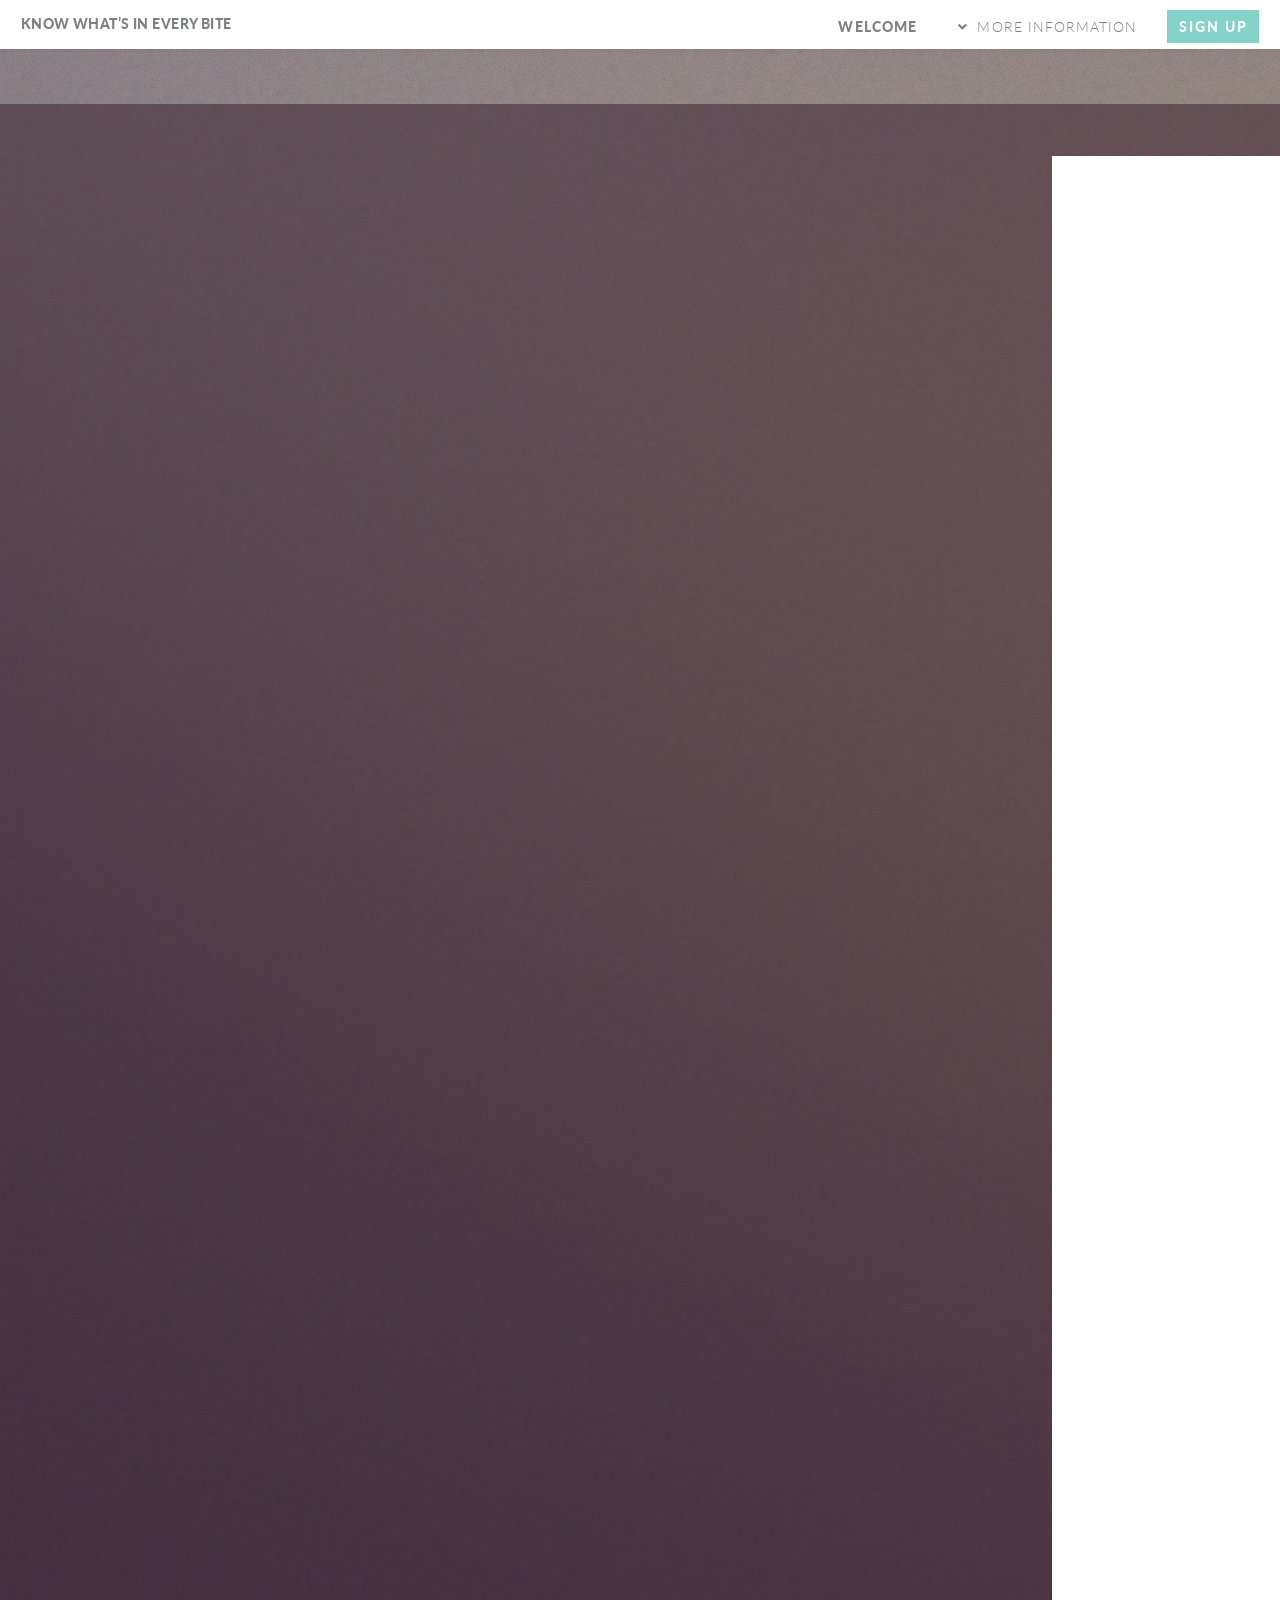
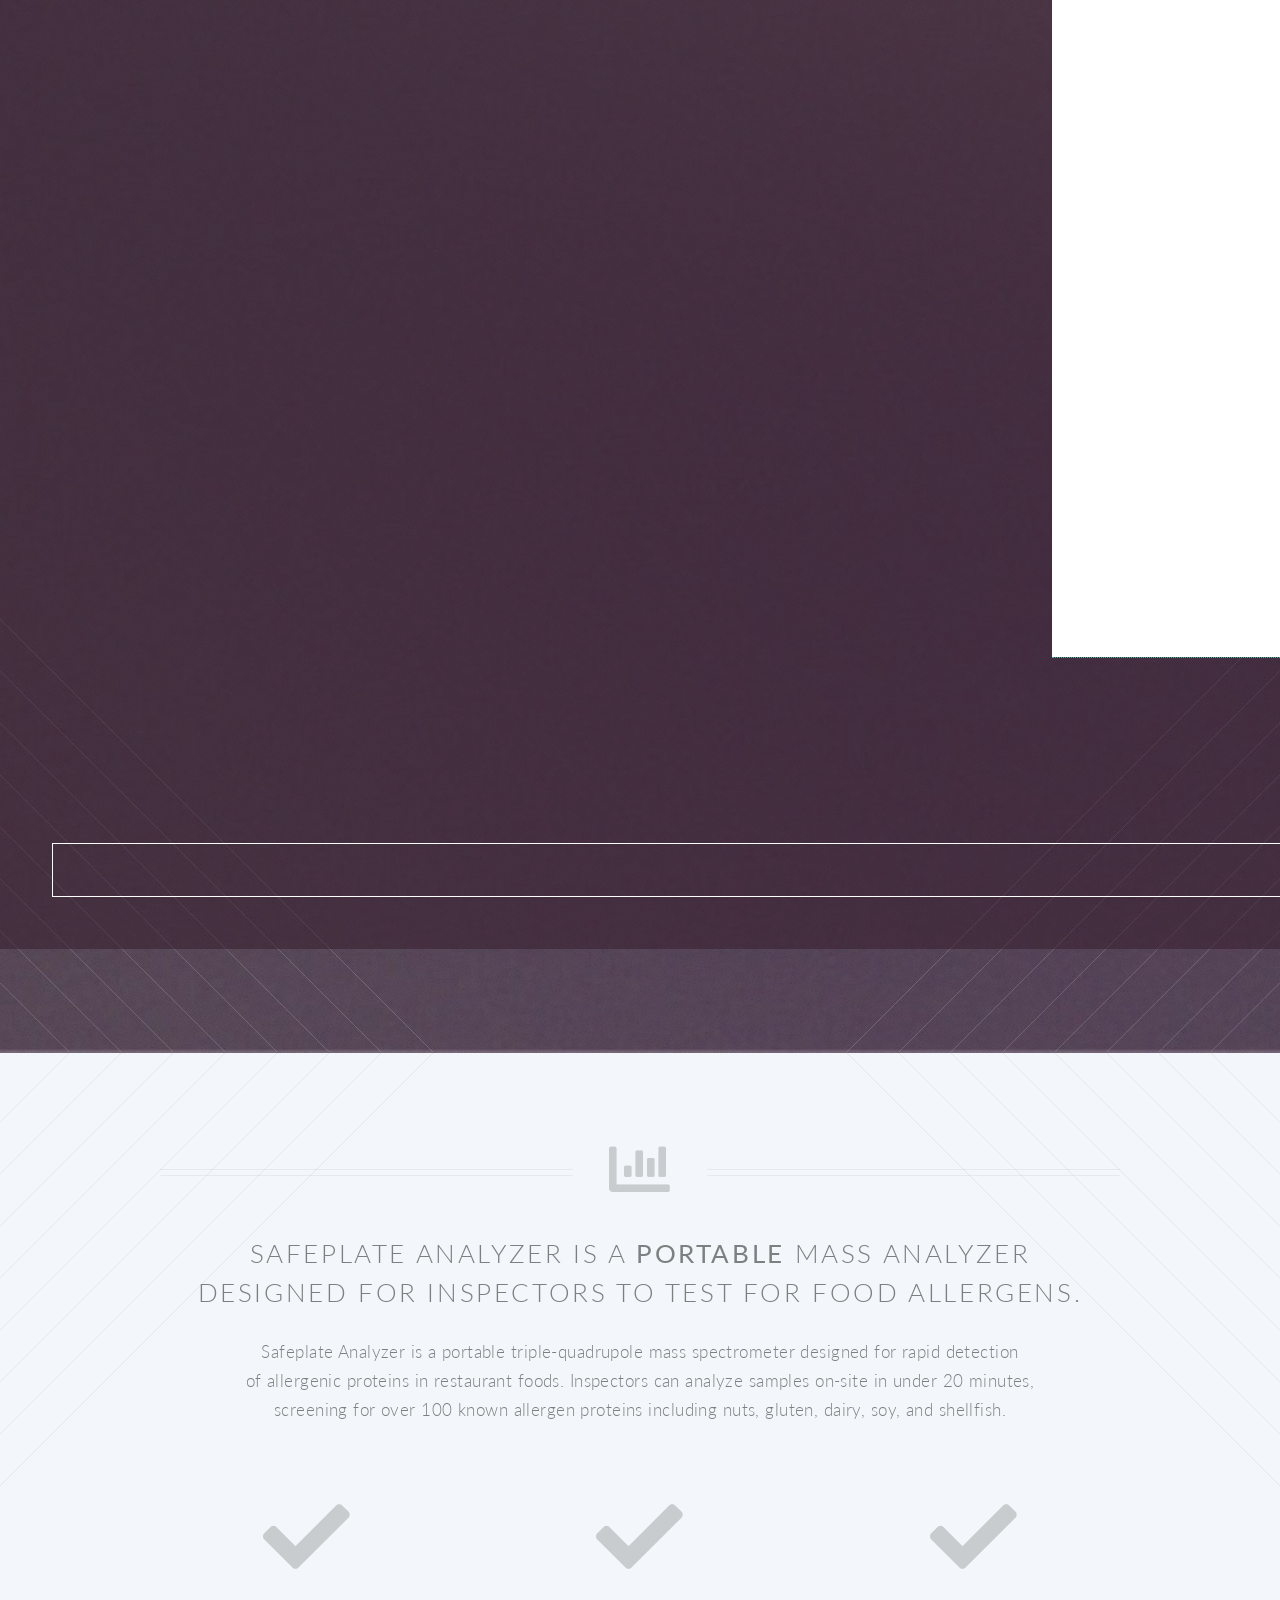
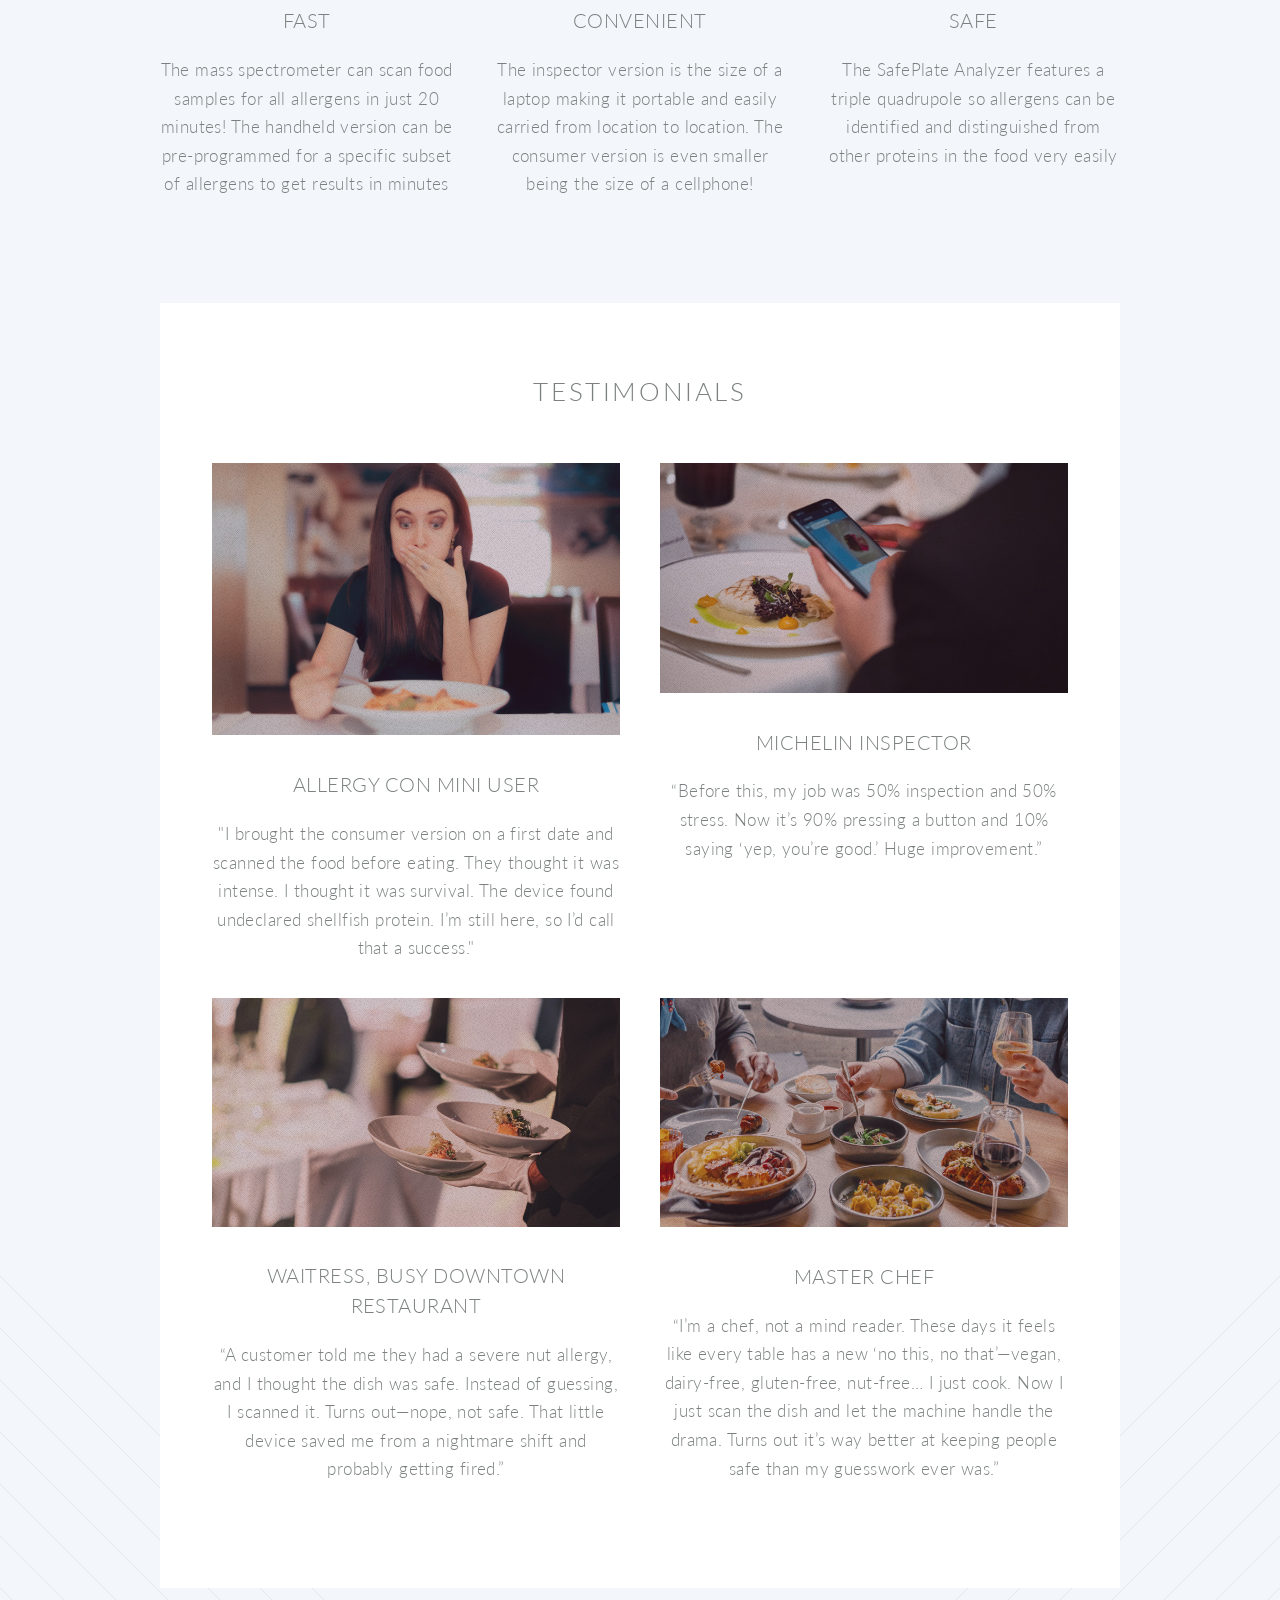
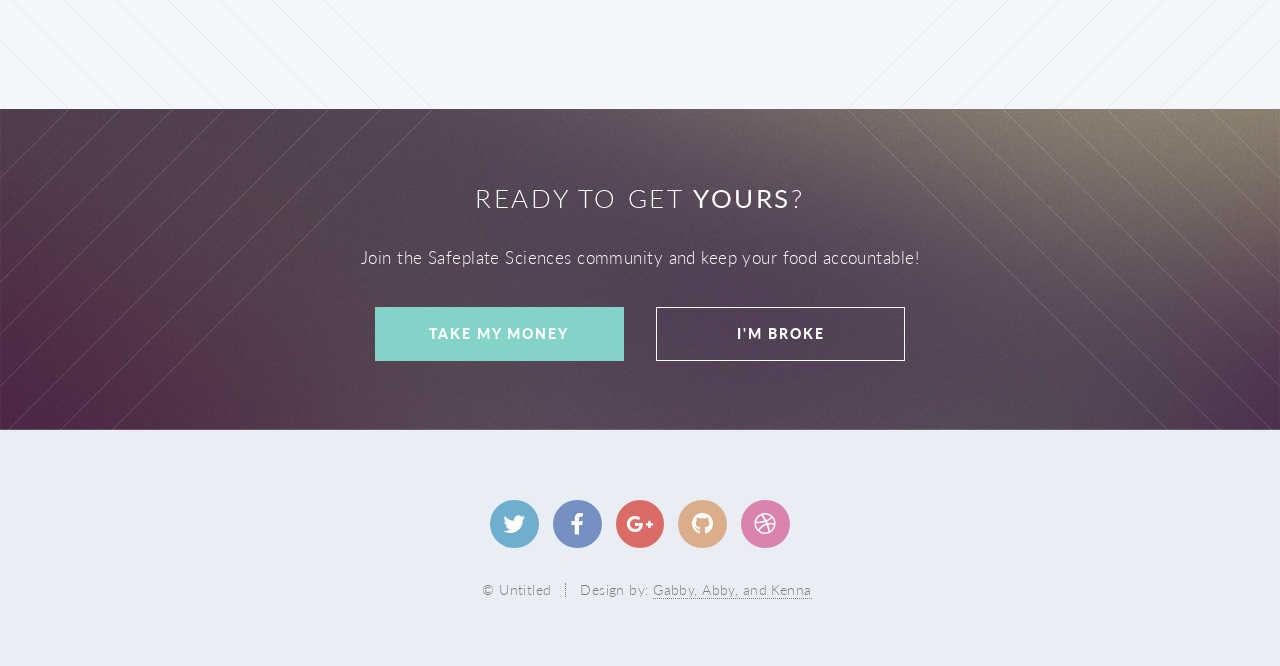
==== commit 936ca272: "Update index.html" ====
--- a/index.html
+++ b/index.html
@@ -47,7 +47,7 @@
 					-->
 					<div class="inner">
 			<section>
-						<a href="#" class="image-small" ><img src="images/logo (no words).png" alt=" " width="50%" /></a>
+						<a href="#" class="image-small" ><img src="images/logo (no words).png" alt=" " /></a>
 			</section>
 						<header>
 							<h2>SafePlate Analyzer</h2>
--- a/assets/css/main.css
+++ b/assets/css/main.css
@@ -1885,6 +1885,7 @@
 			}
 
 			.image-lo {
+				display: block;
 				width: 20%;
 			}
 
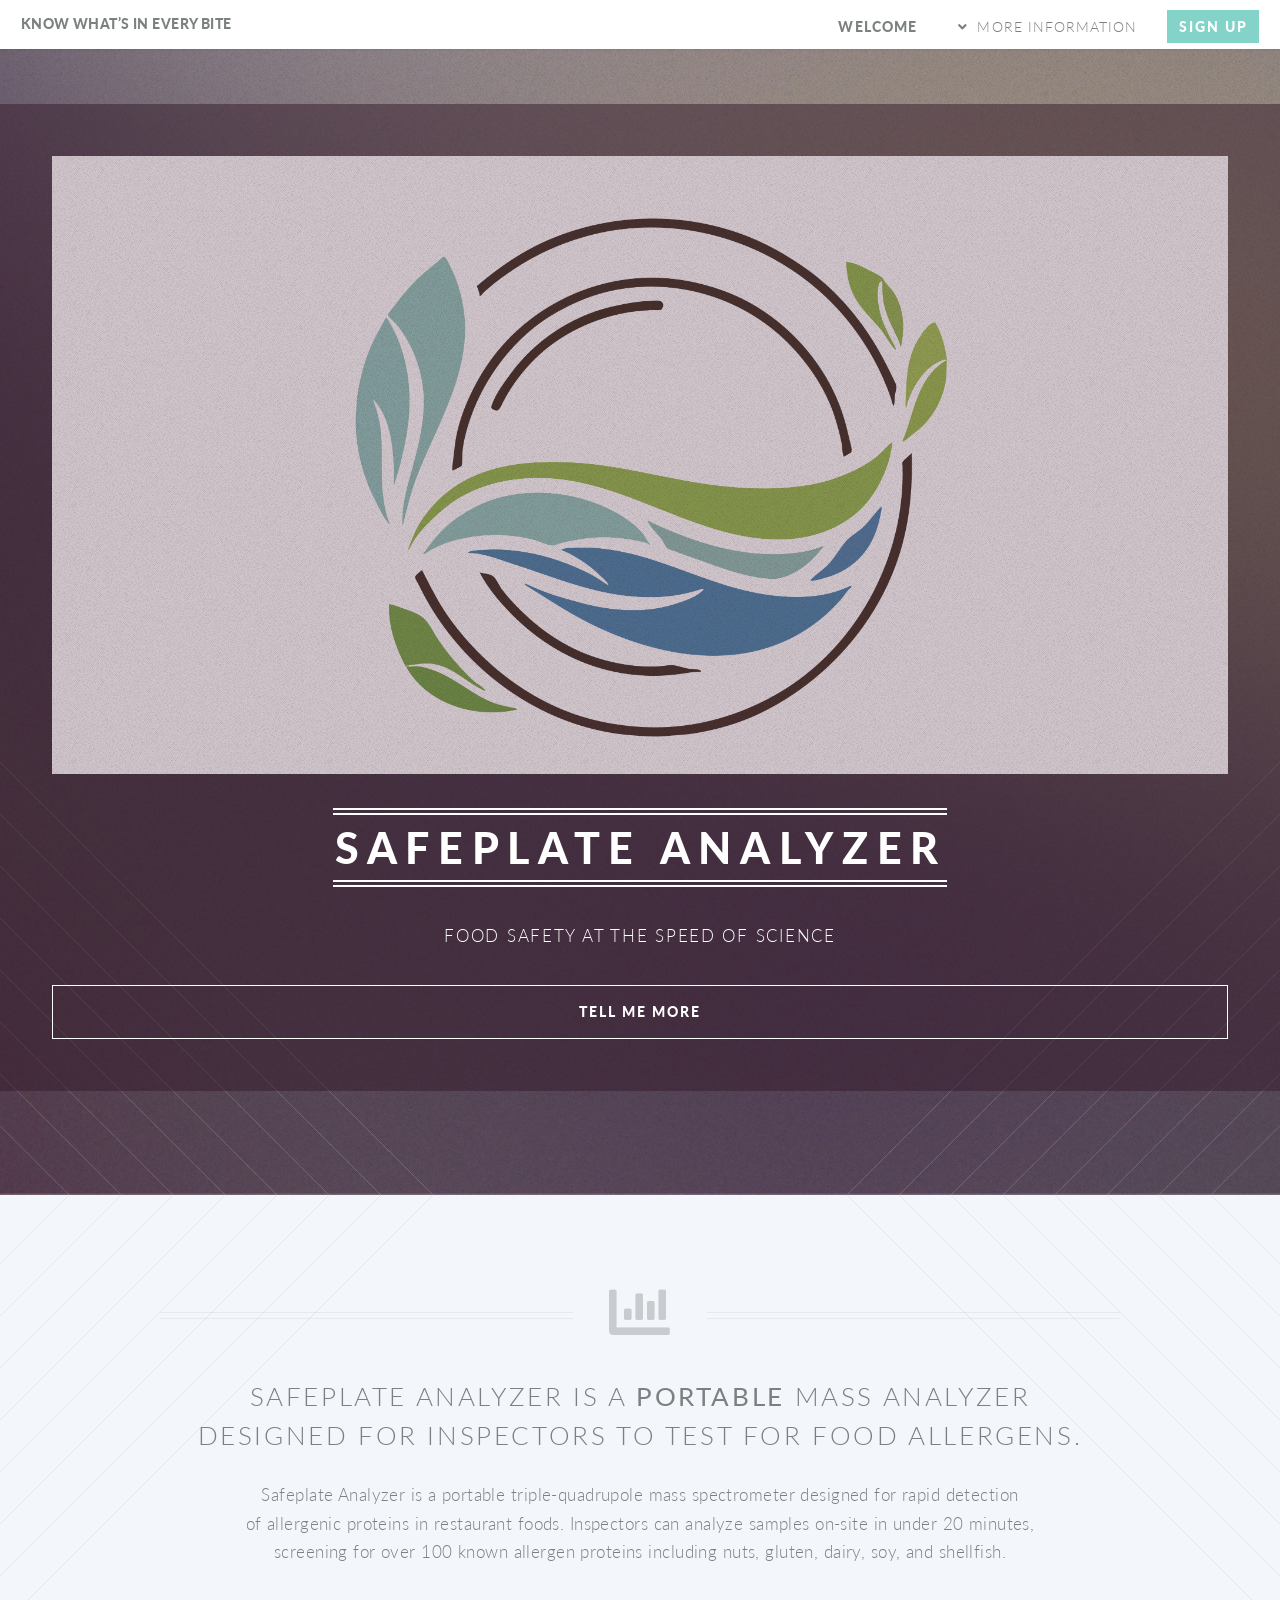
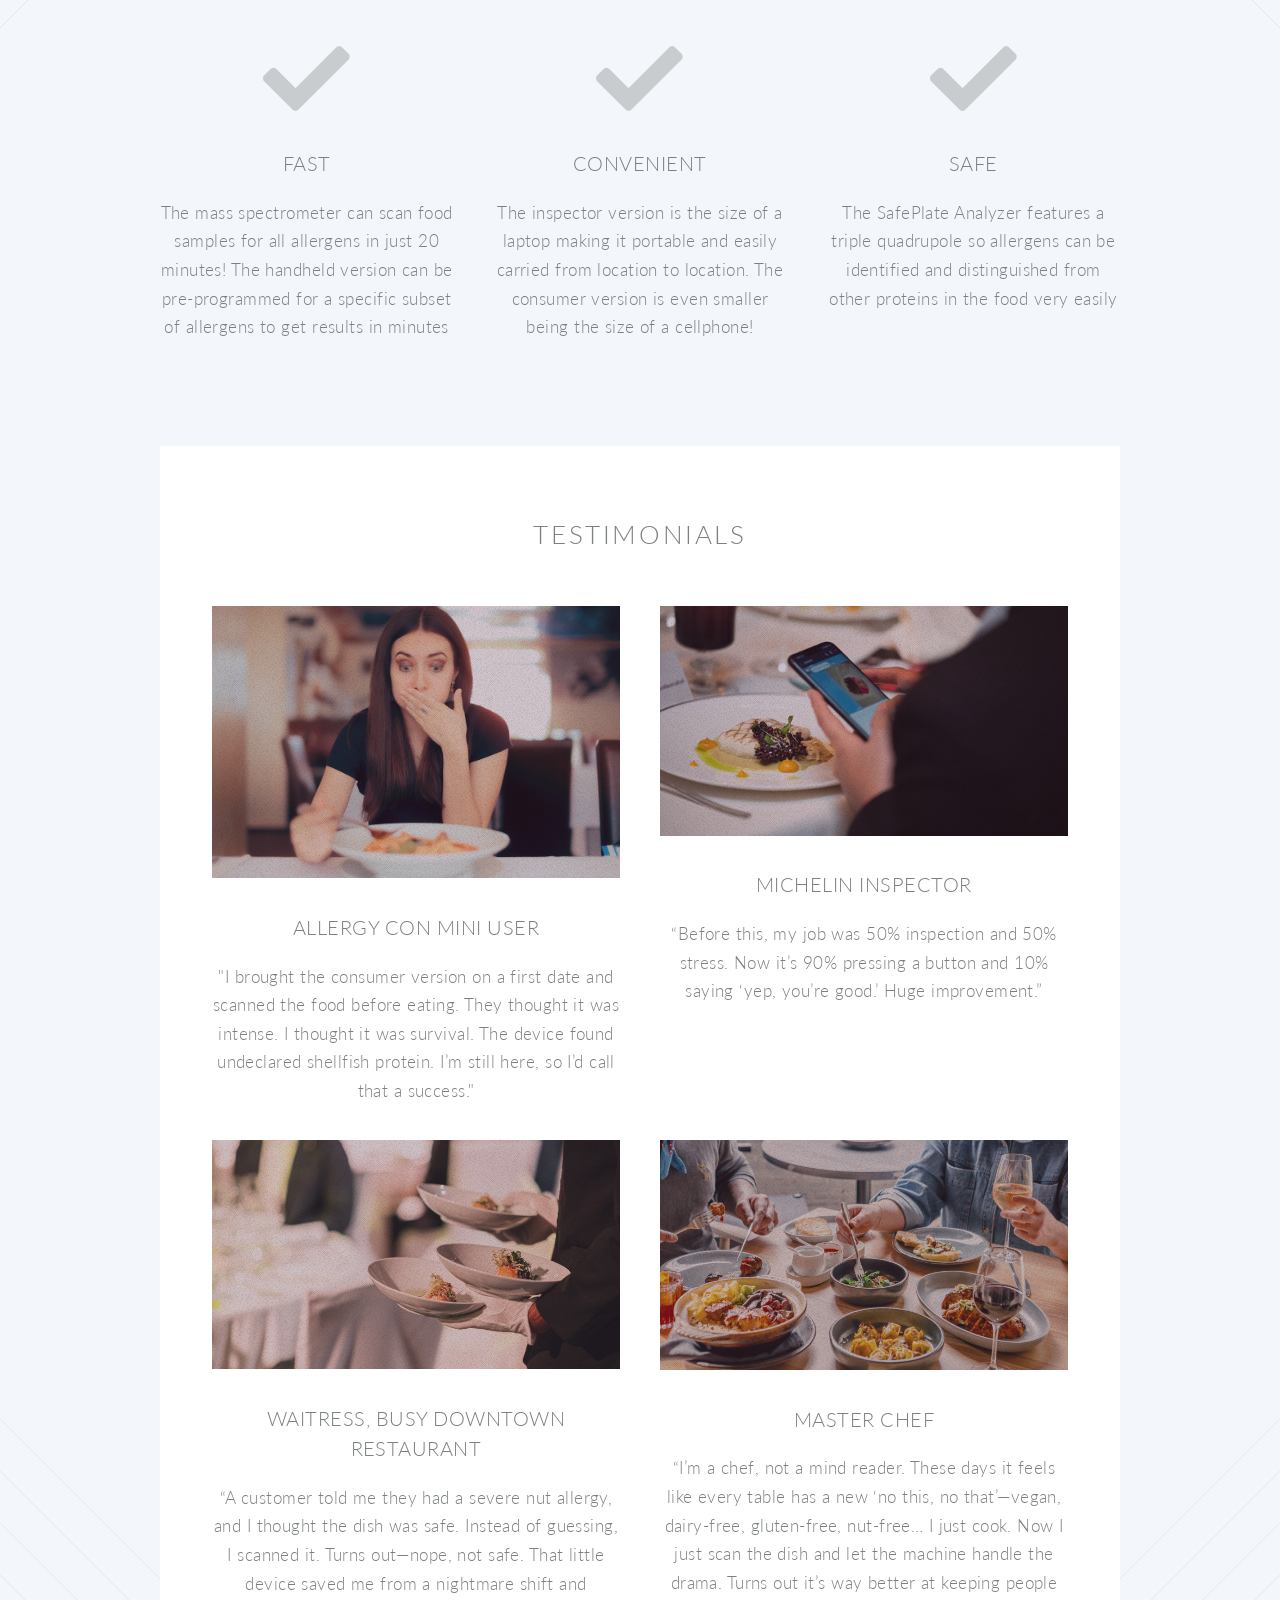
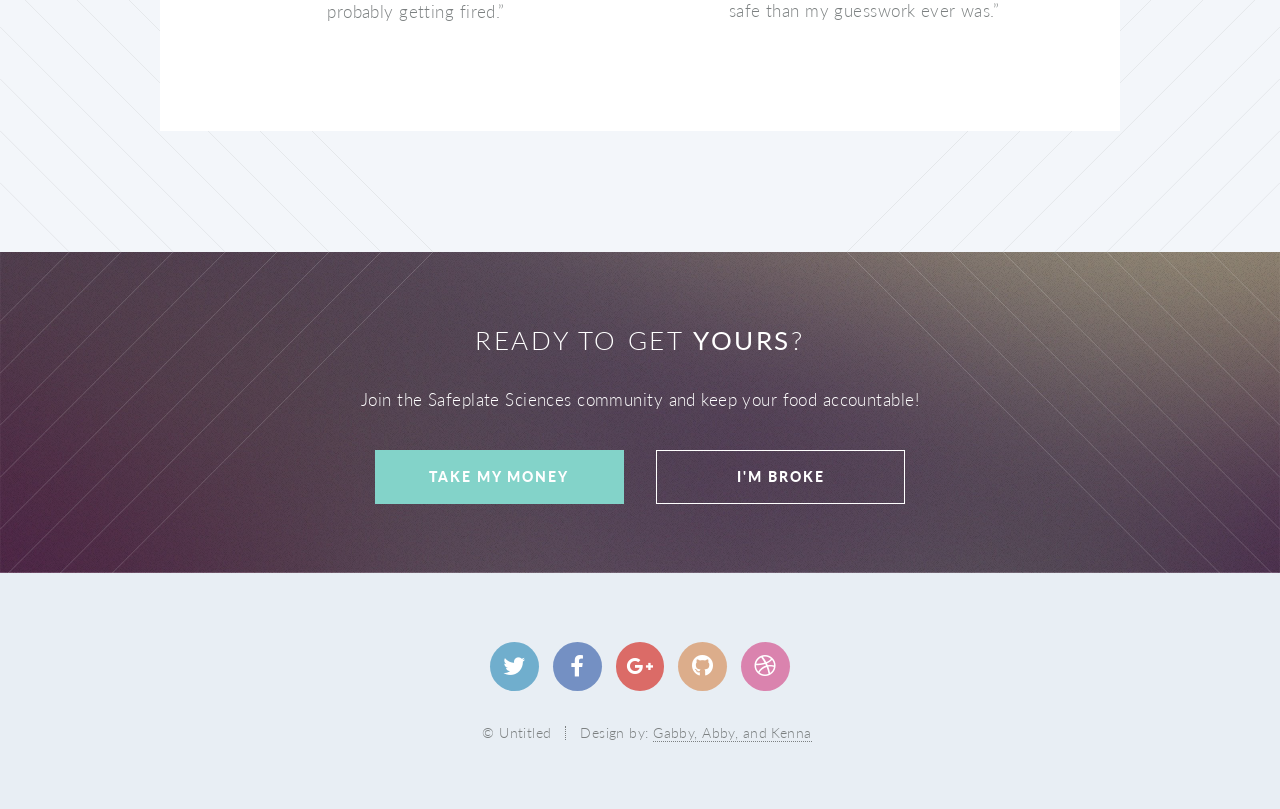
==== commit 2dc9e4c6: "Update index.html" ====
--- a/index.html
+++ b/index.html
@@ -47,7 +47,7 @@
 					-->
 					<div class="inner">
 			<section>
-						<a href="#" class="image-small" ><img src="images/logo (no words).png" alt=" " /></a>
+						<a href="#" class="image featured" ><img src="images/logo (no words).png" alt=" " /></a>
 			</section>
 						<header>
 							<h2>SafePlate Analyzer</h2>
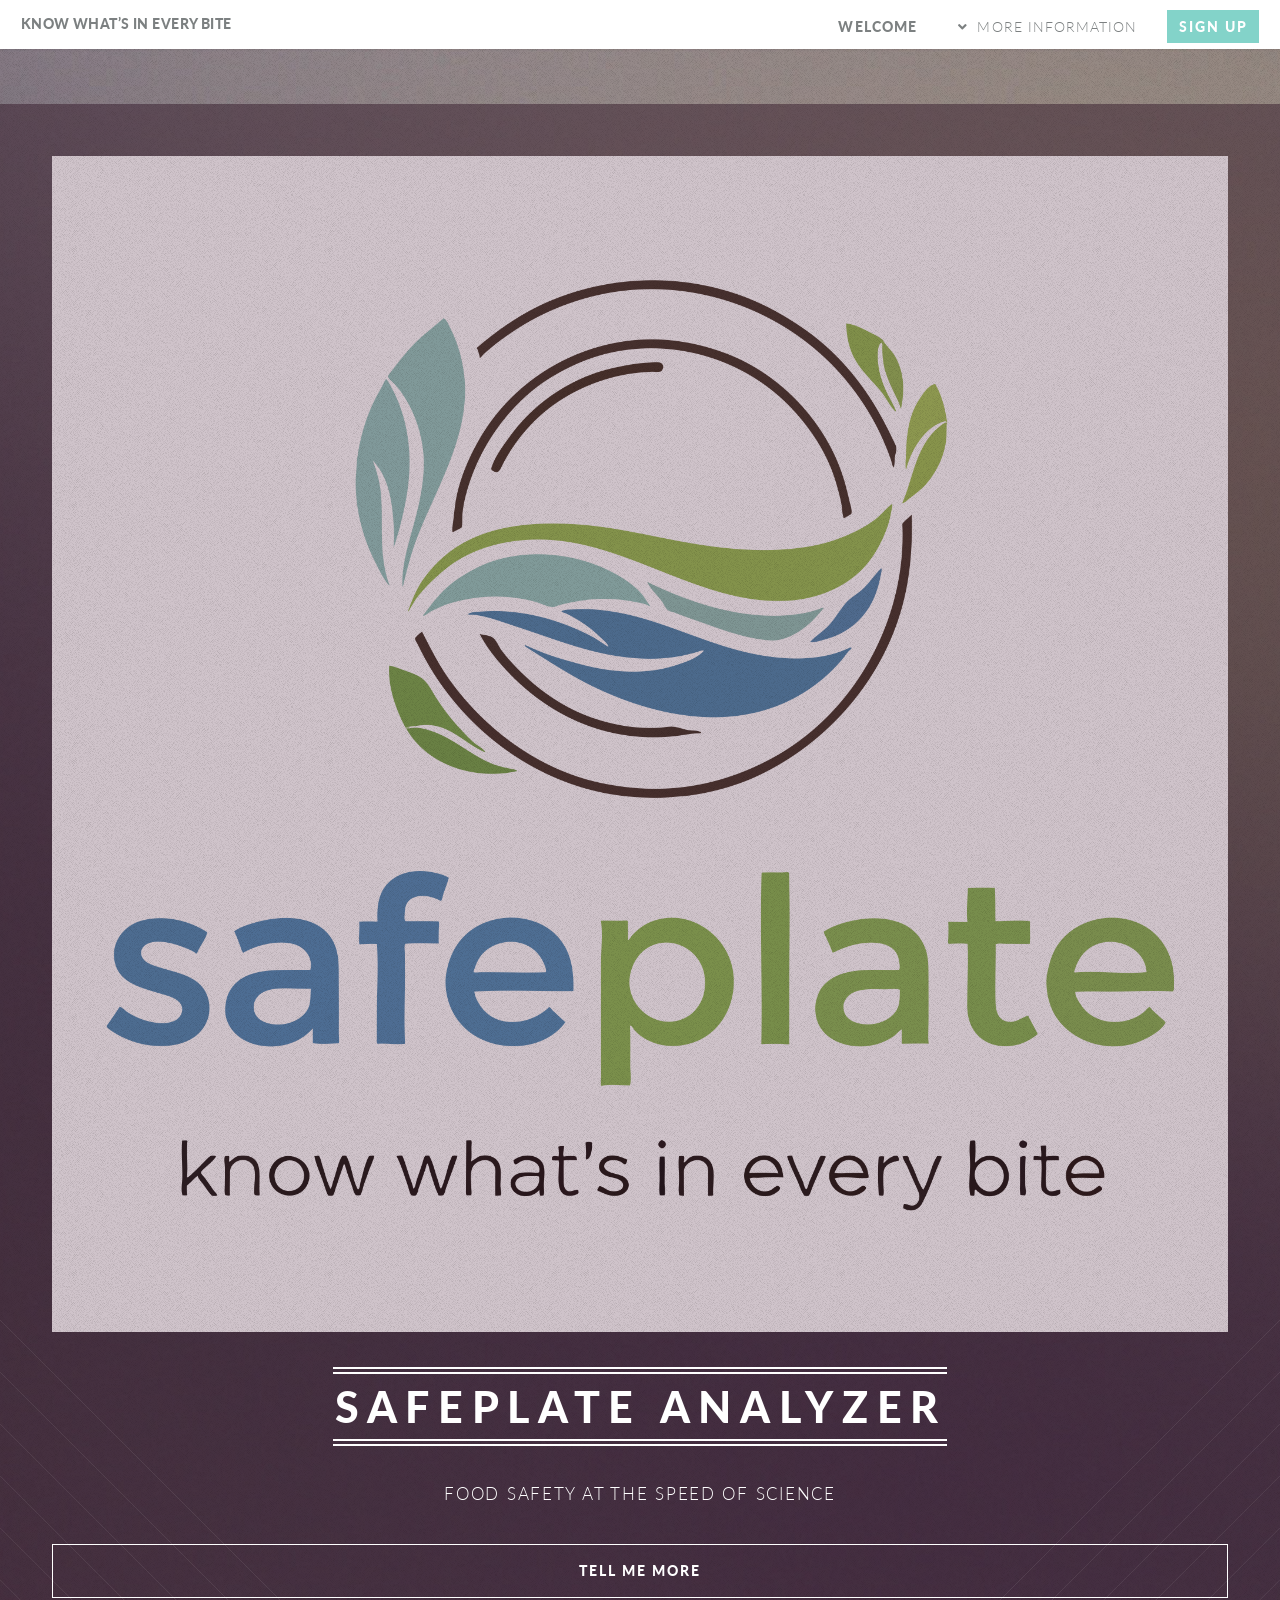
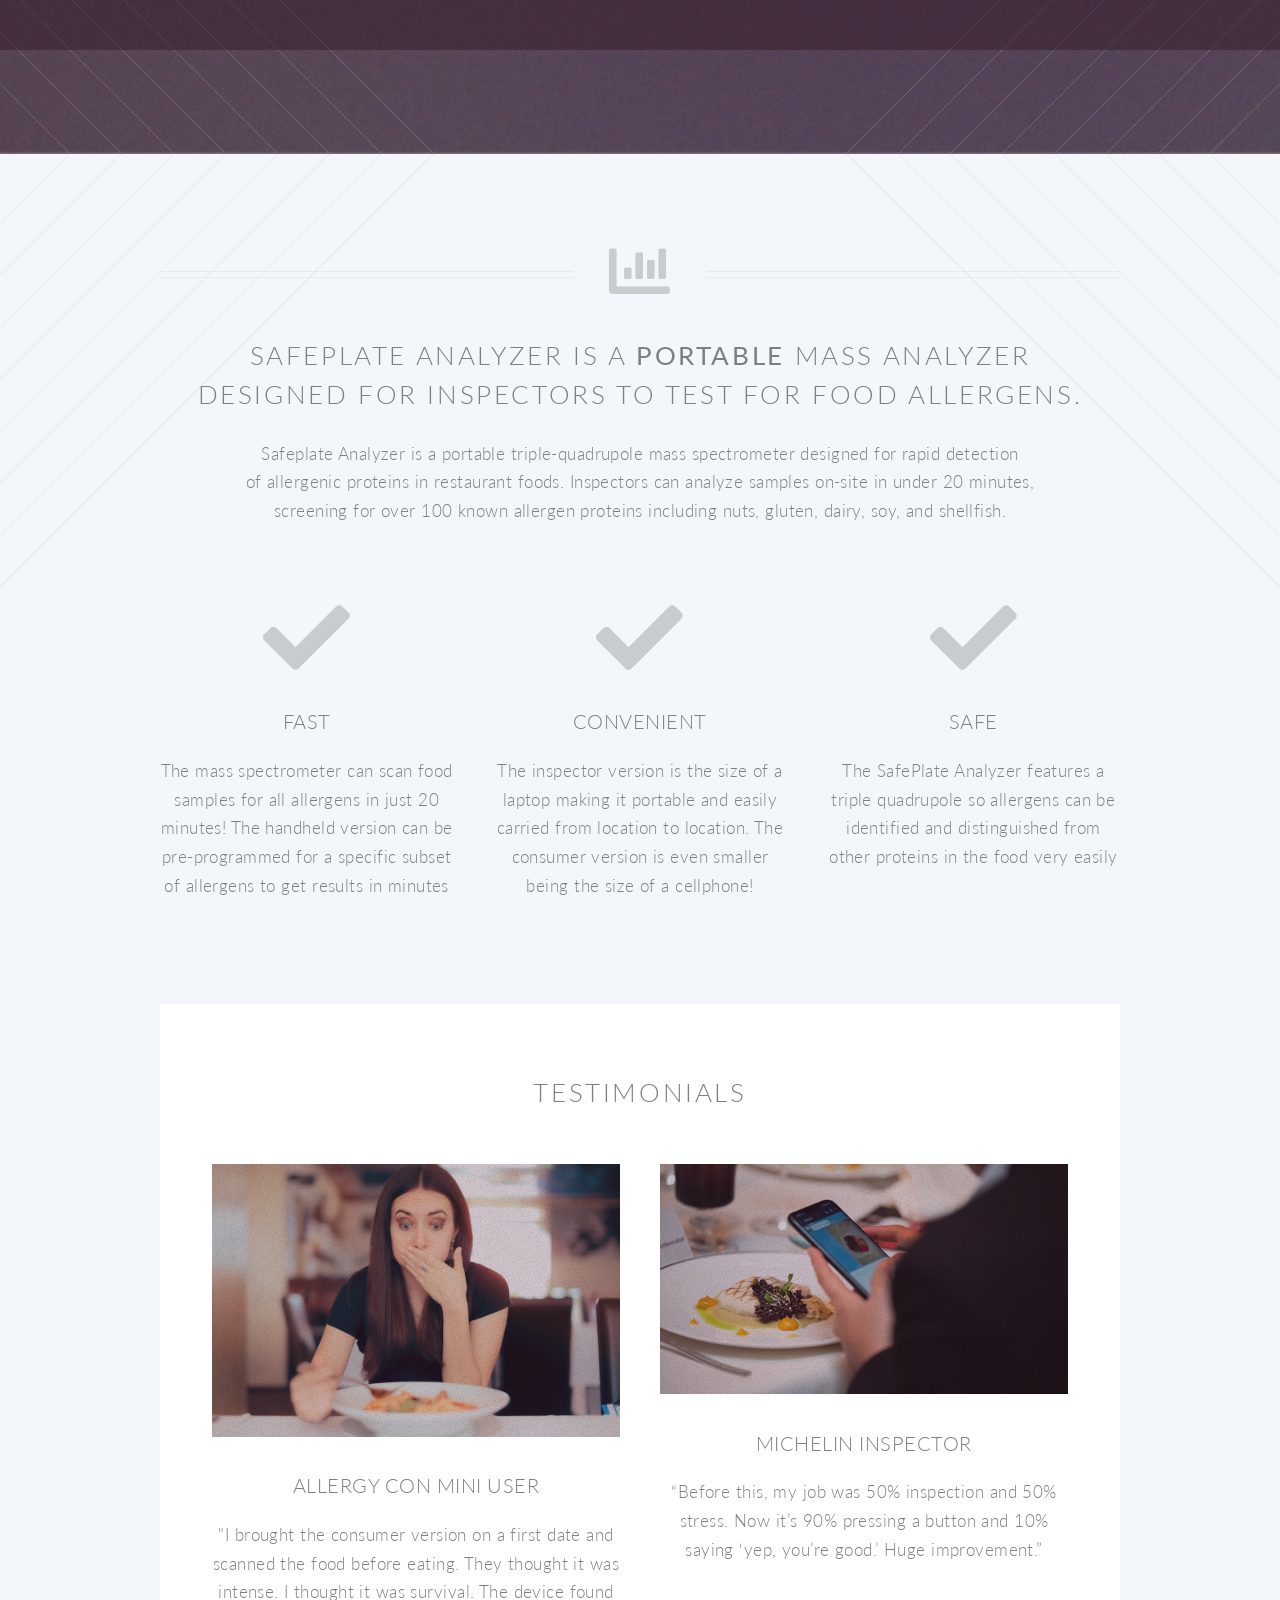
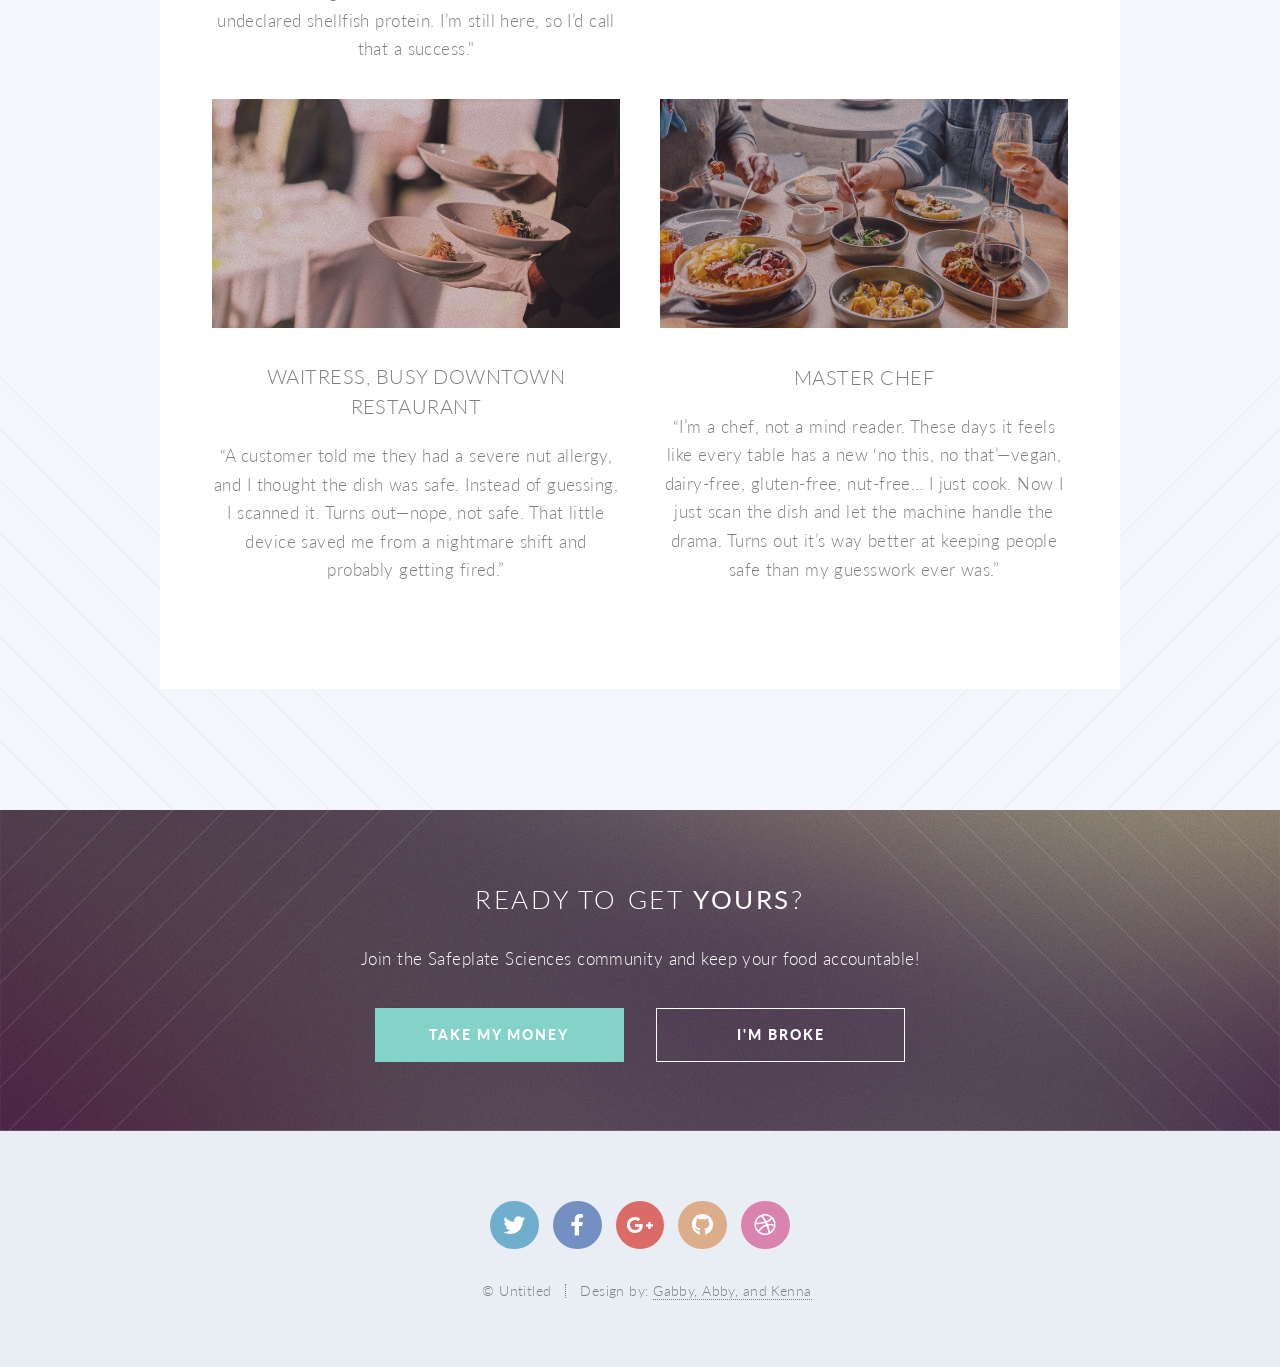
==== commit 2d7dbd27: "Update index.html" ====
--- a/index.html
+++ b/index.html
@@ -47,7 +47,7 @@
 					-->
 					<div class="inner">
 			<section>
-						<a href="#" class="image featured" ><img src="images/logo (no words).png" alt=" " /></a>
+						<a href="#" class="image featured" ><img src="images/colored-logo.png" alt=" " /></a>
 			</section>
 						<header>
 							<h2>SafePlate Analyzer</h2>
--- a/assets/css/main.css
+++ b/assets/css/main.css
@@ -1885,7 +1885,7 @@
 			}
 
 			.image-lo {
-				display: block;
+				display: inline-grid;
 				width: 20%;
 			}
 
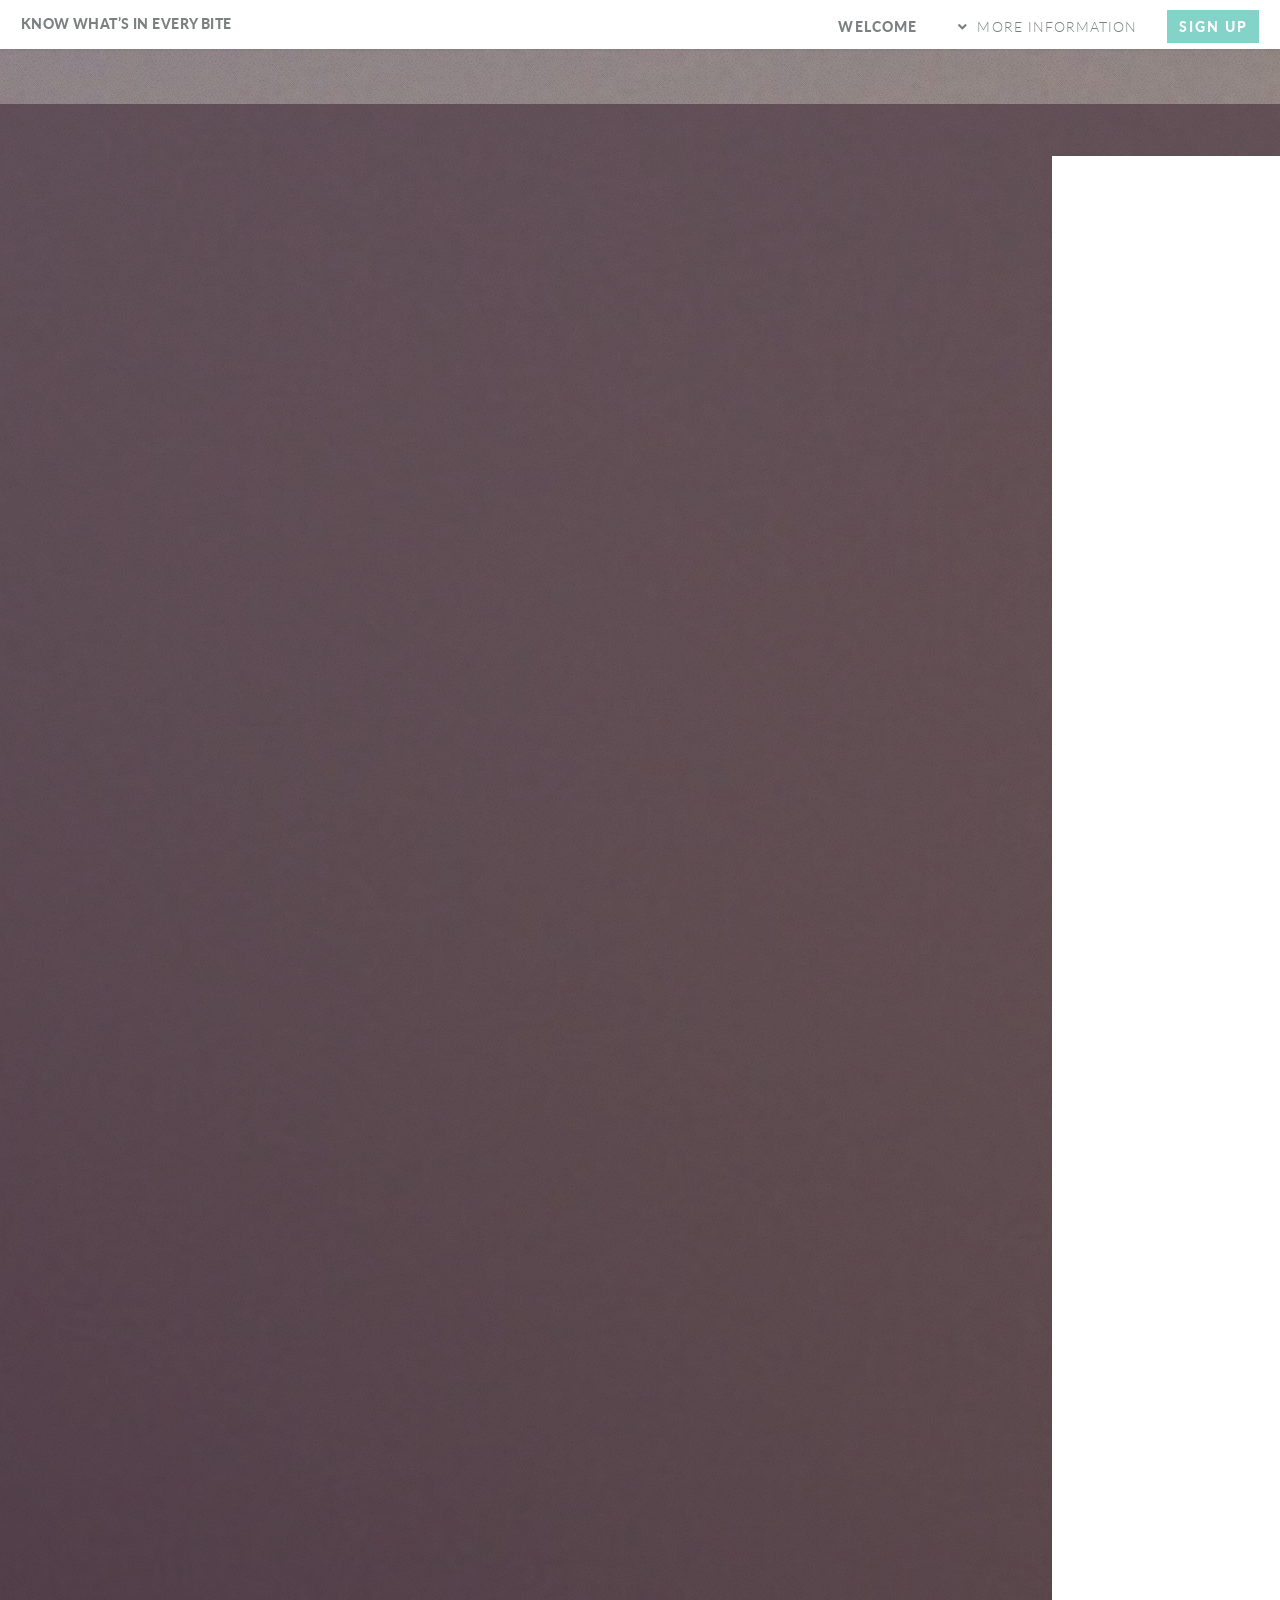
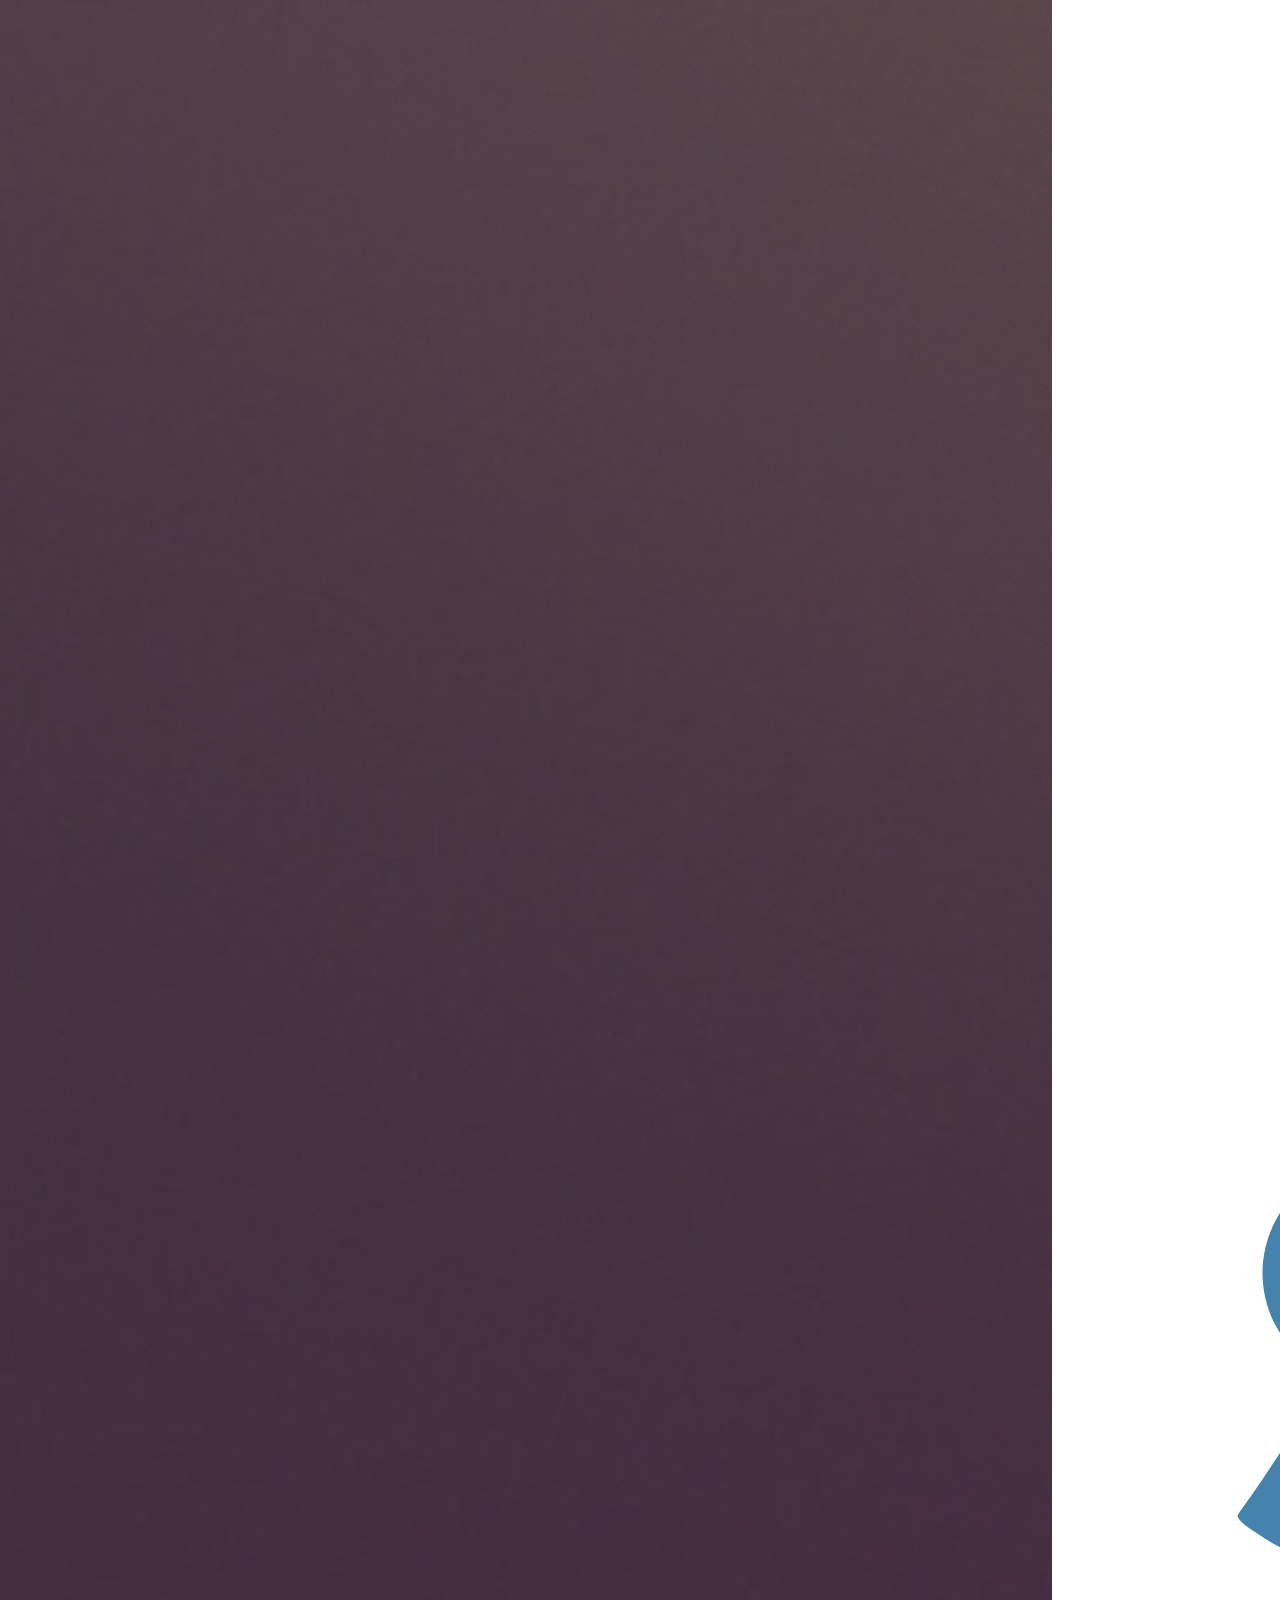
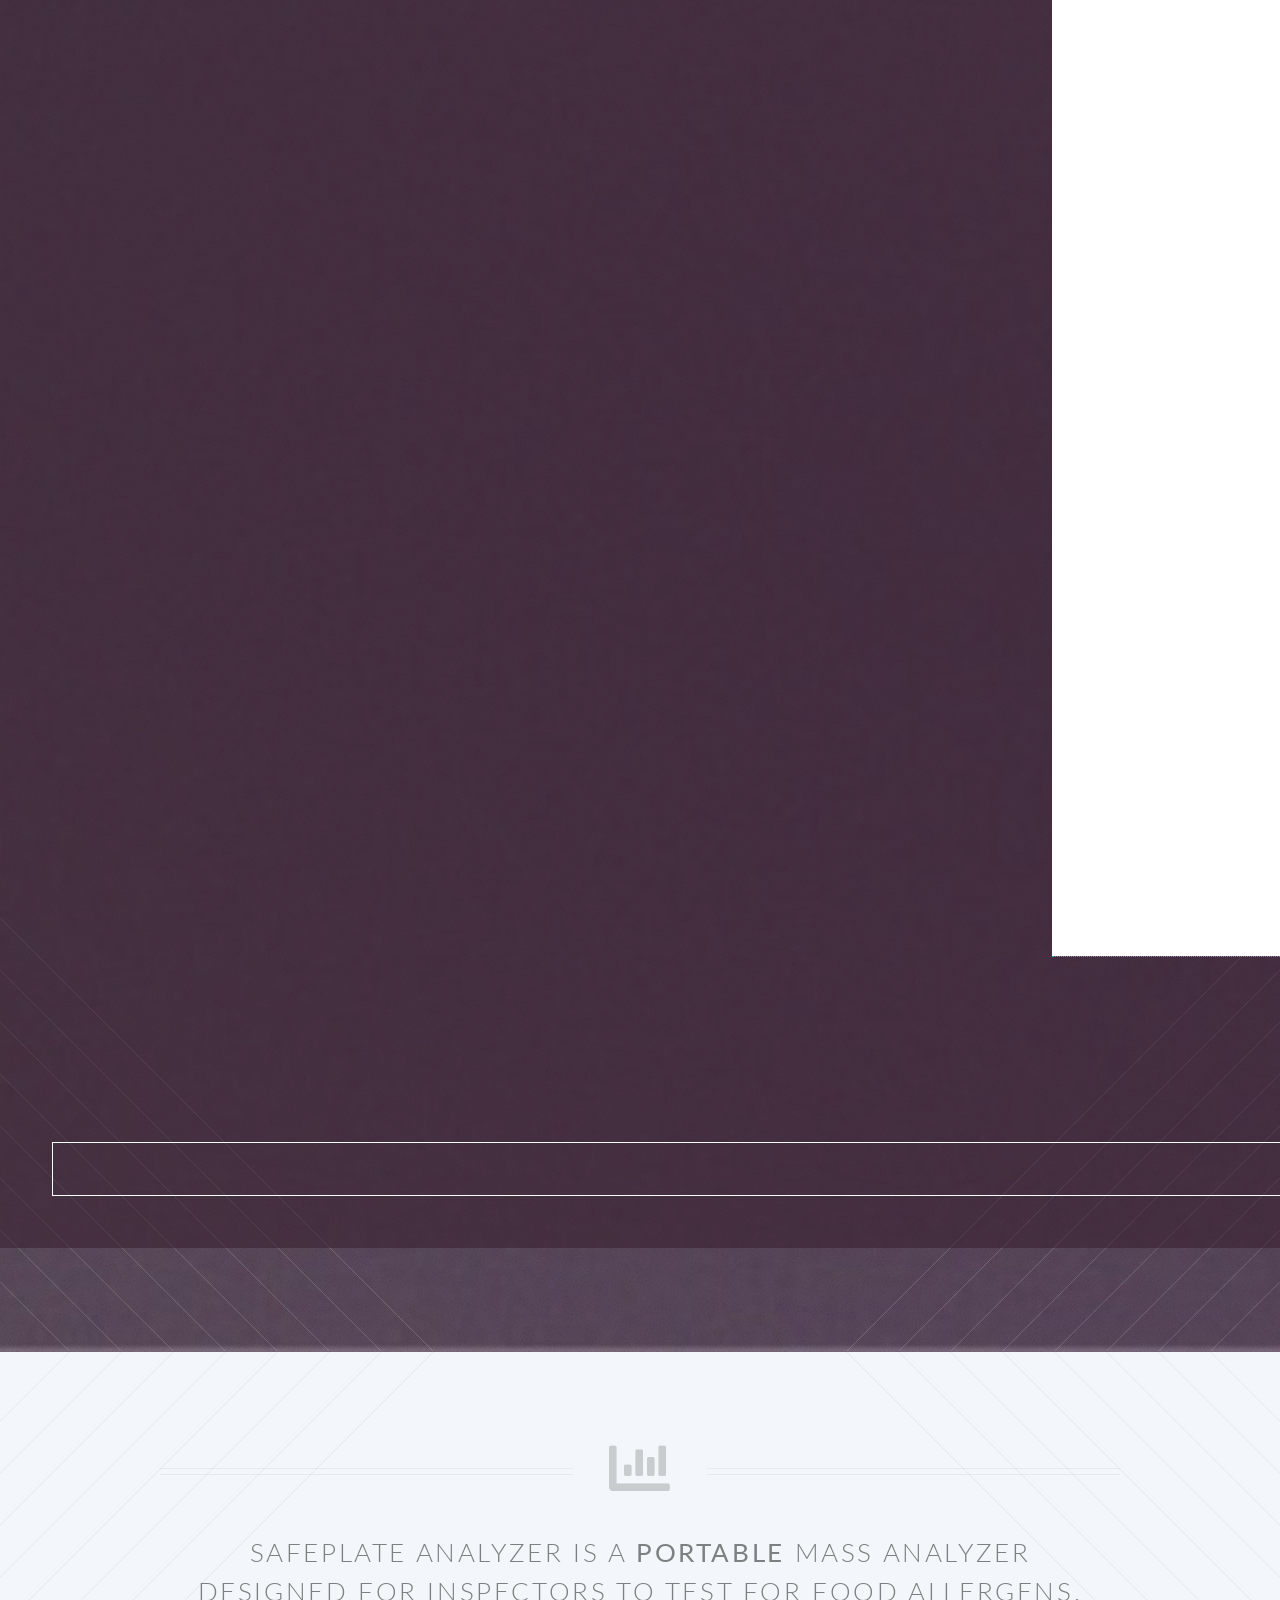
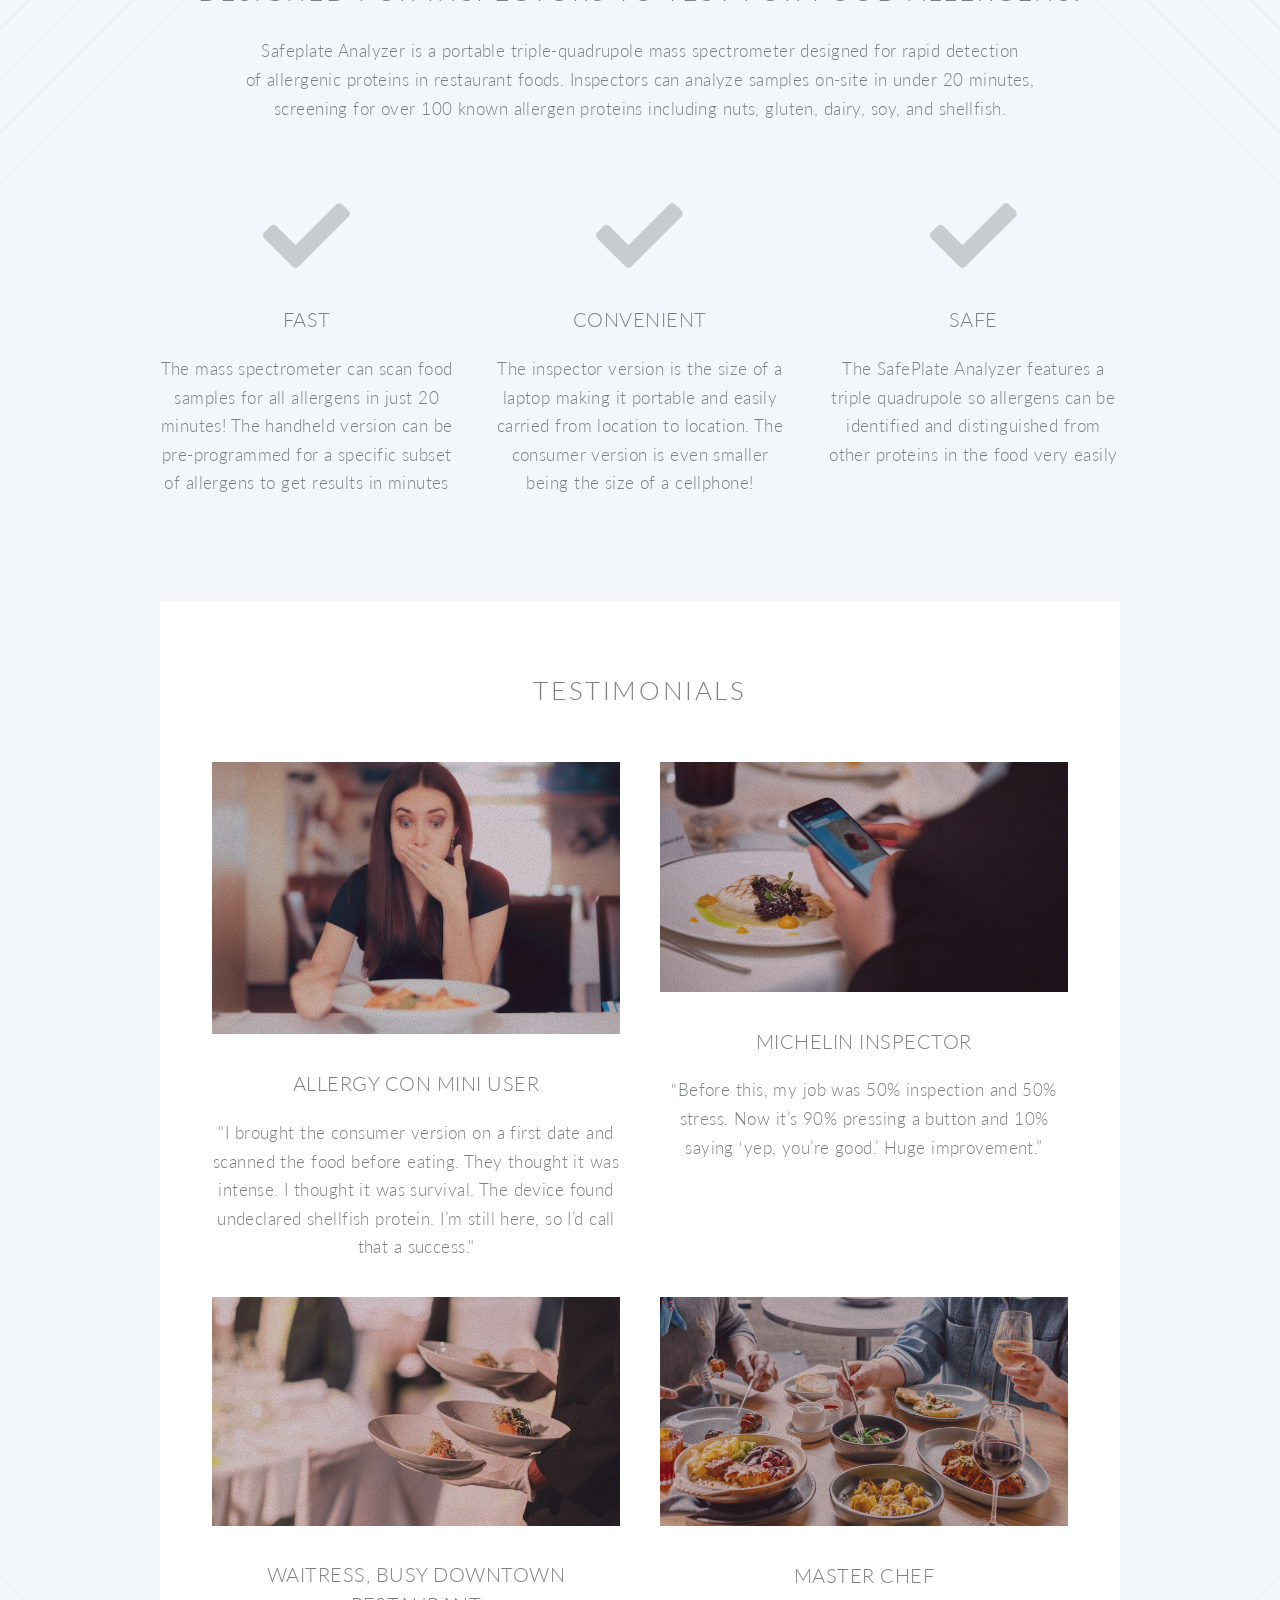
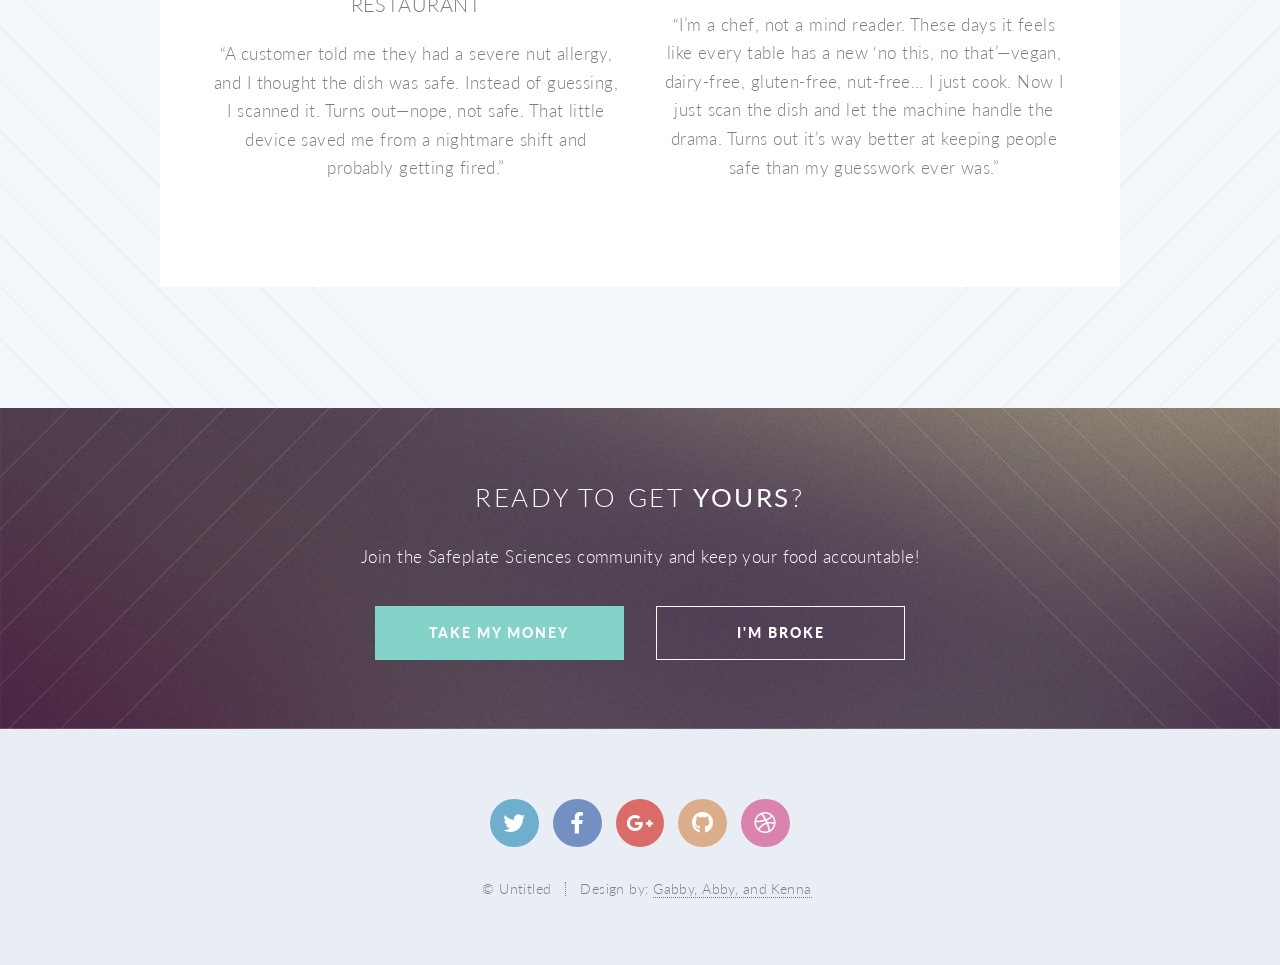
==== commit e30addf6: "Update index.html" ====
--- a/index.html
+++ b/index.html
@@ -47,7 +47,7 @@
 					-->
 					<div class="inner">
 			<section>
-						<a href="#" class="image featured" ><img src="images/colored-logo.png" alt=" " /></a>
+						<a href="#" class="image-small" ><img src="images/colored-logo.png" alt=" " /></a>
 			</section>
 						<header>
 							<h2>SafePlate Analyzer</h2>
--- a/assets/css/main.css
+++ b/assets/css/main.css
@@ -1885,7 +1885,8 @@
 			}
 
 			.image-lo {
-				display: inline-grid;
+				display: block;
+				margin: auto;
 				width: 20%;
 			}
 
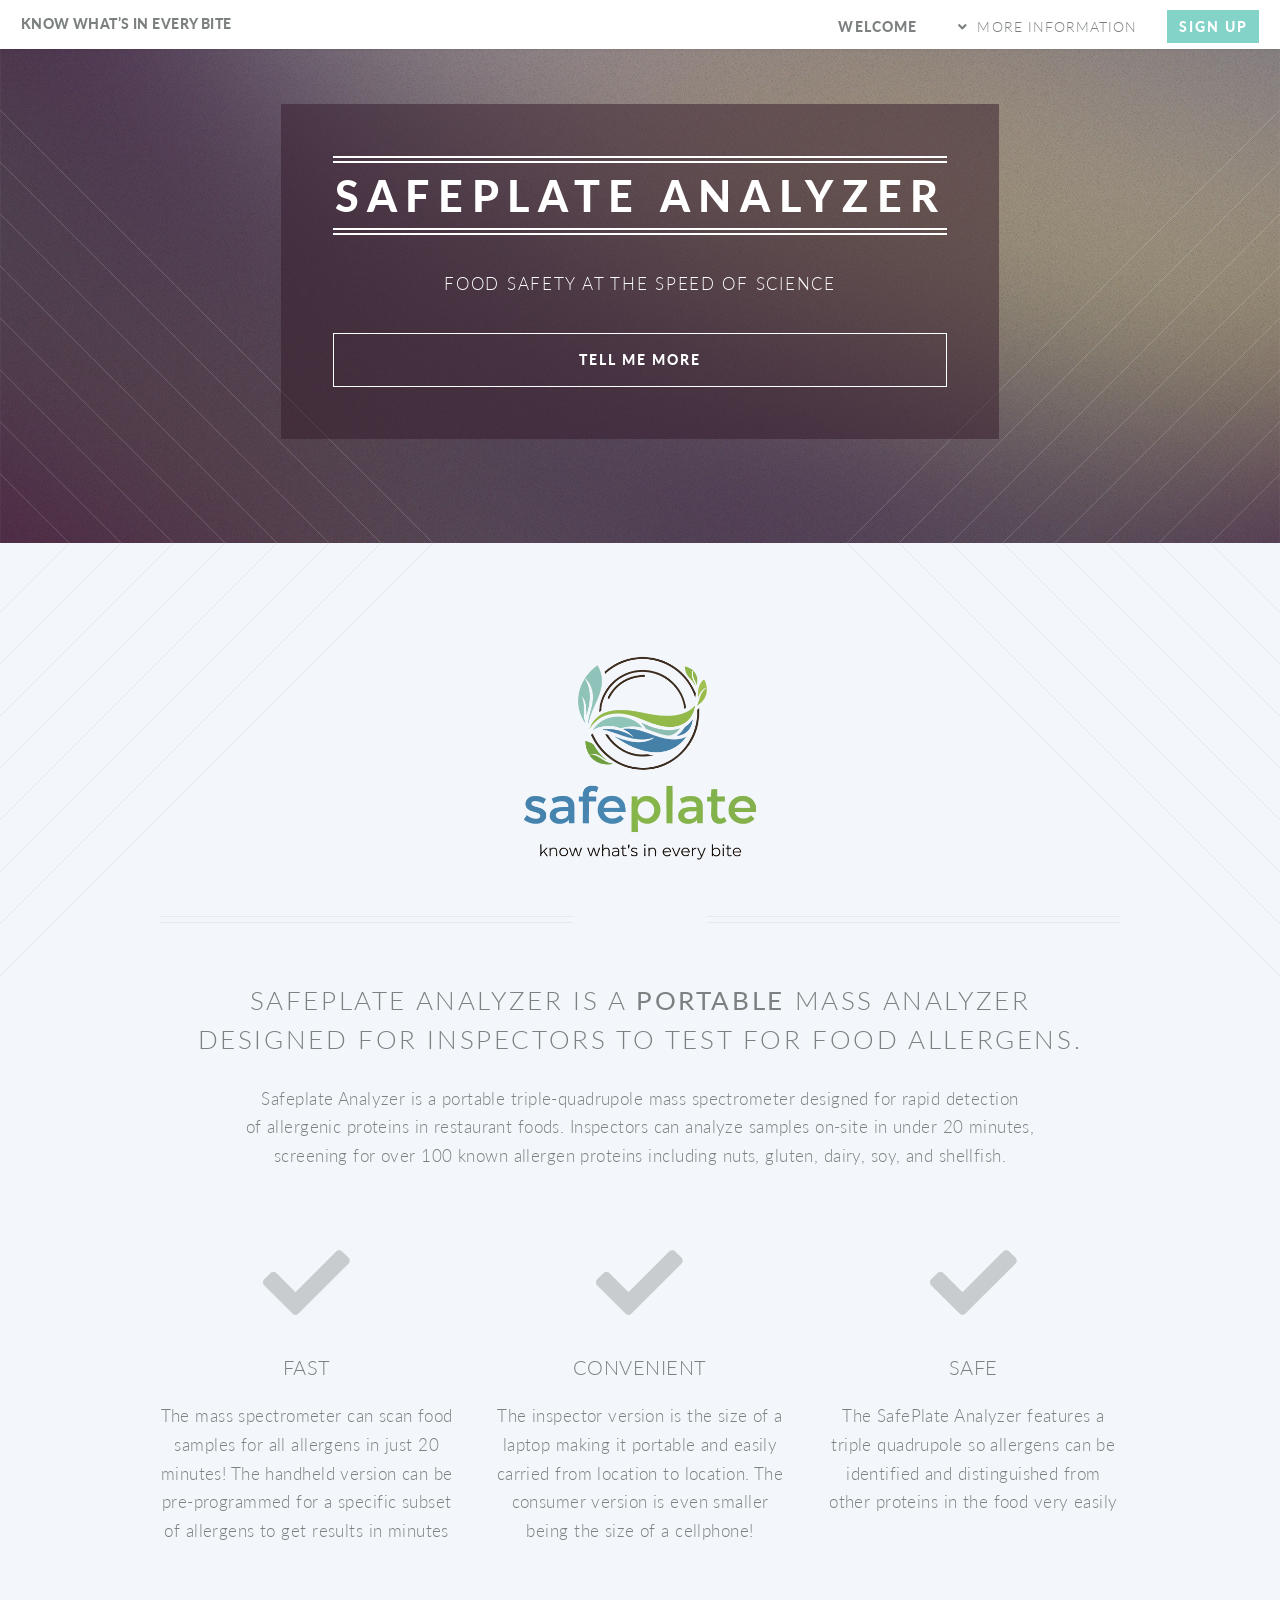
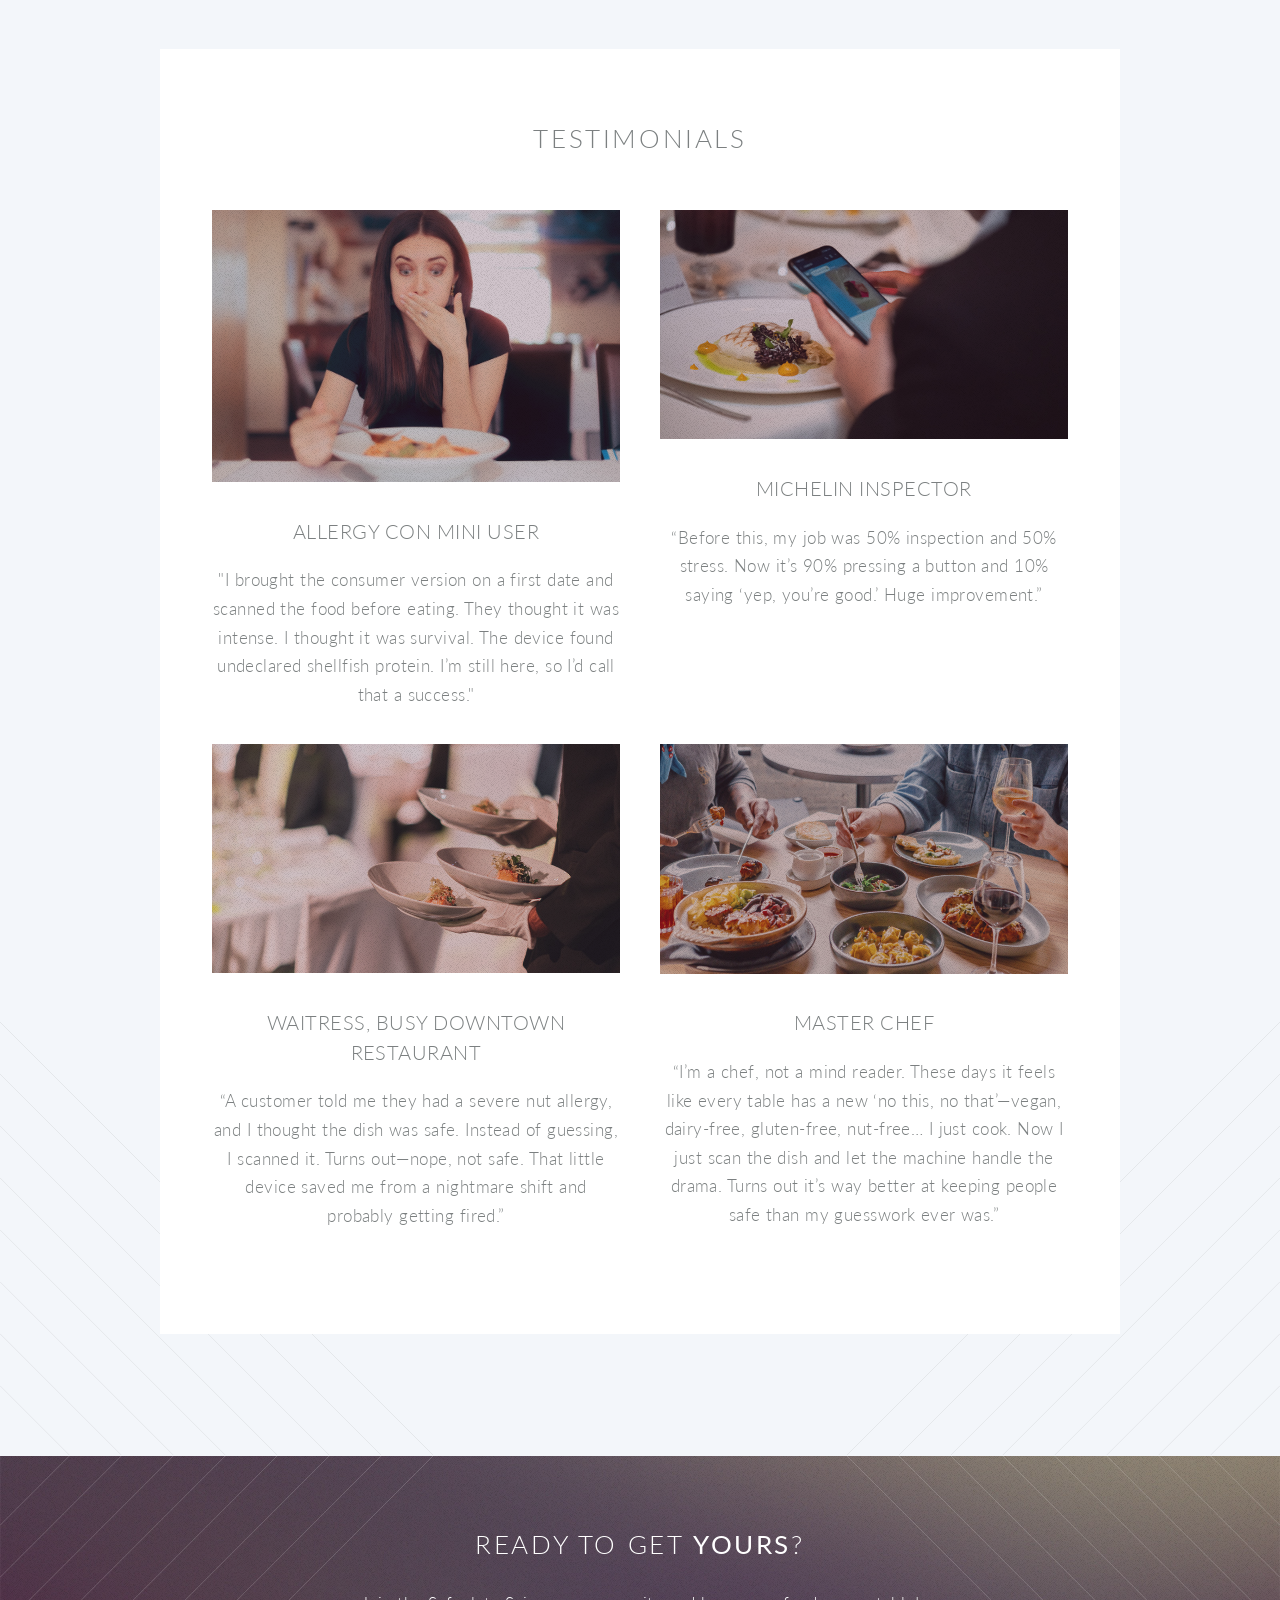
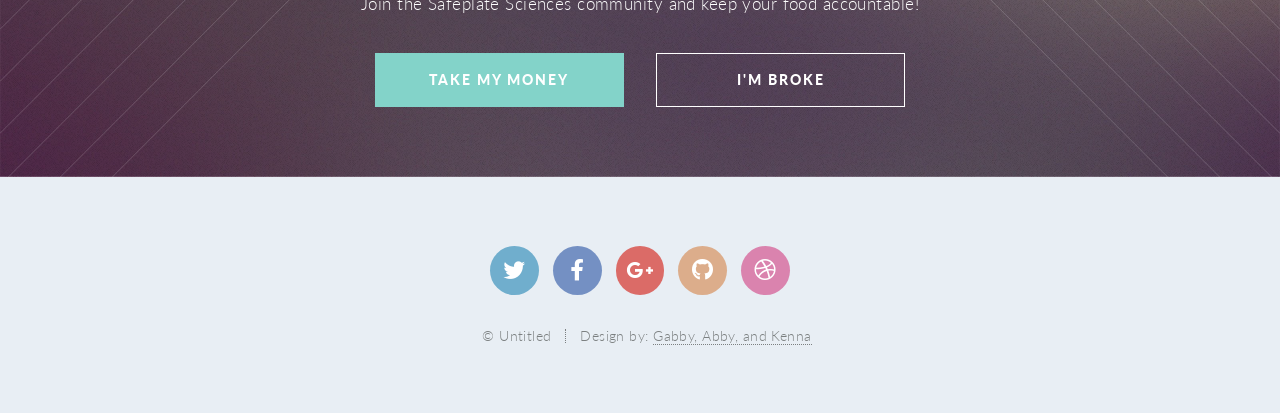
==== commit 263b9774: "Update index.html" ====
--- a/index.html
+++ b/index.html
@@ -47,7 +47,7 @@
 					-->
 					<div class="inner">
 			<section>
-						<a href="#" class="image-small" ><img src="images/colored-logo.png" alt=" " /></a>
+						
 			</section>
 						<header>
 							<h2>SafePlate Analyzer</h2>
@@ -68,8 +68,10 @@
 			<!-- Main -->
 				<article id="main">
 
+					<a><img class="image-lo" src="images/lo.png"></a>
+					
 					<header class="special container">
-						<span class="icon solid fa-chart-bar"></span>
+						
 						<h2>Safeplate Analyzer is a <strong>portable</strong> mass analyzer
 						<br />
 						designed for inspectors to test for food allergens.</h2>
--- a/assets/css/main.css
+++ b/assets/css/main.css
@@ -1880,7 +1880,8 @@
 				width: 100%;
 			}
 			.image-small {
-				display: inline-grid;
+				display: block;
+				margin: auto;
 				width: 50%;
 			}
 
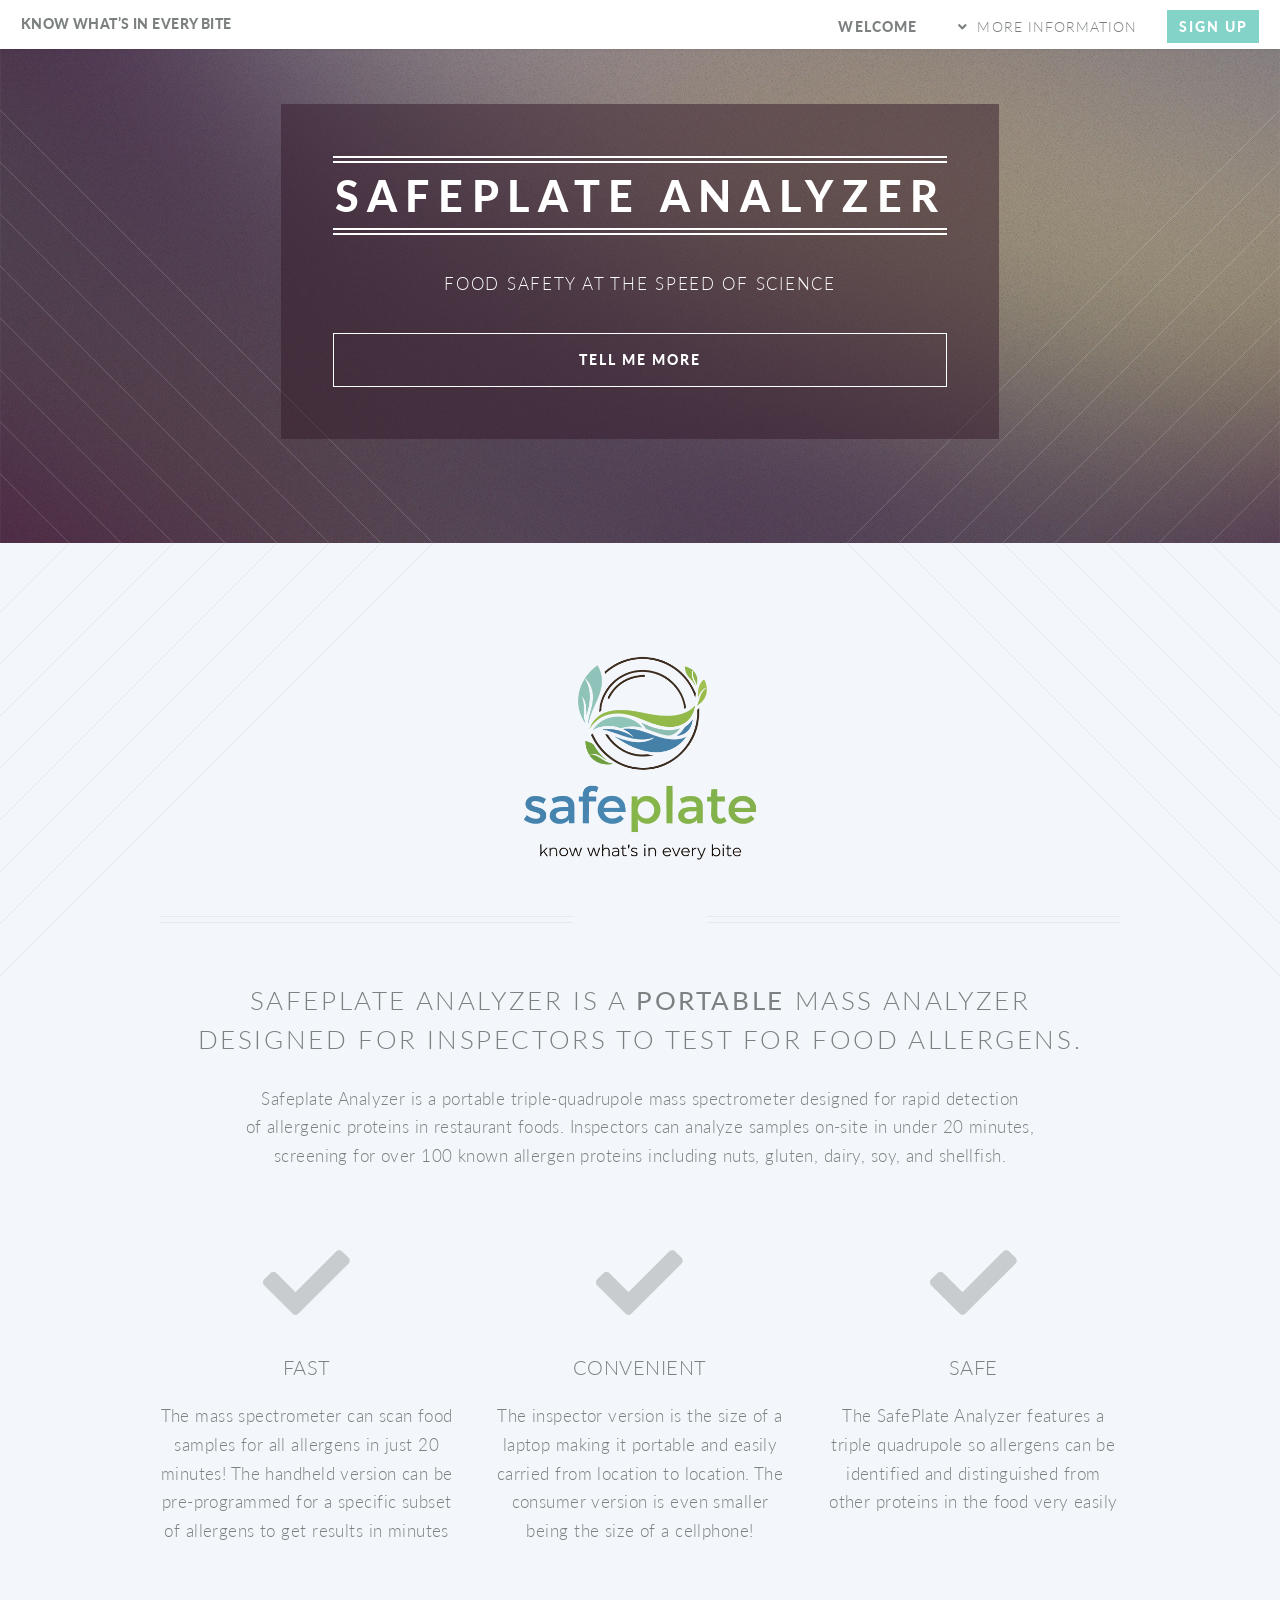
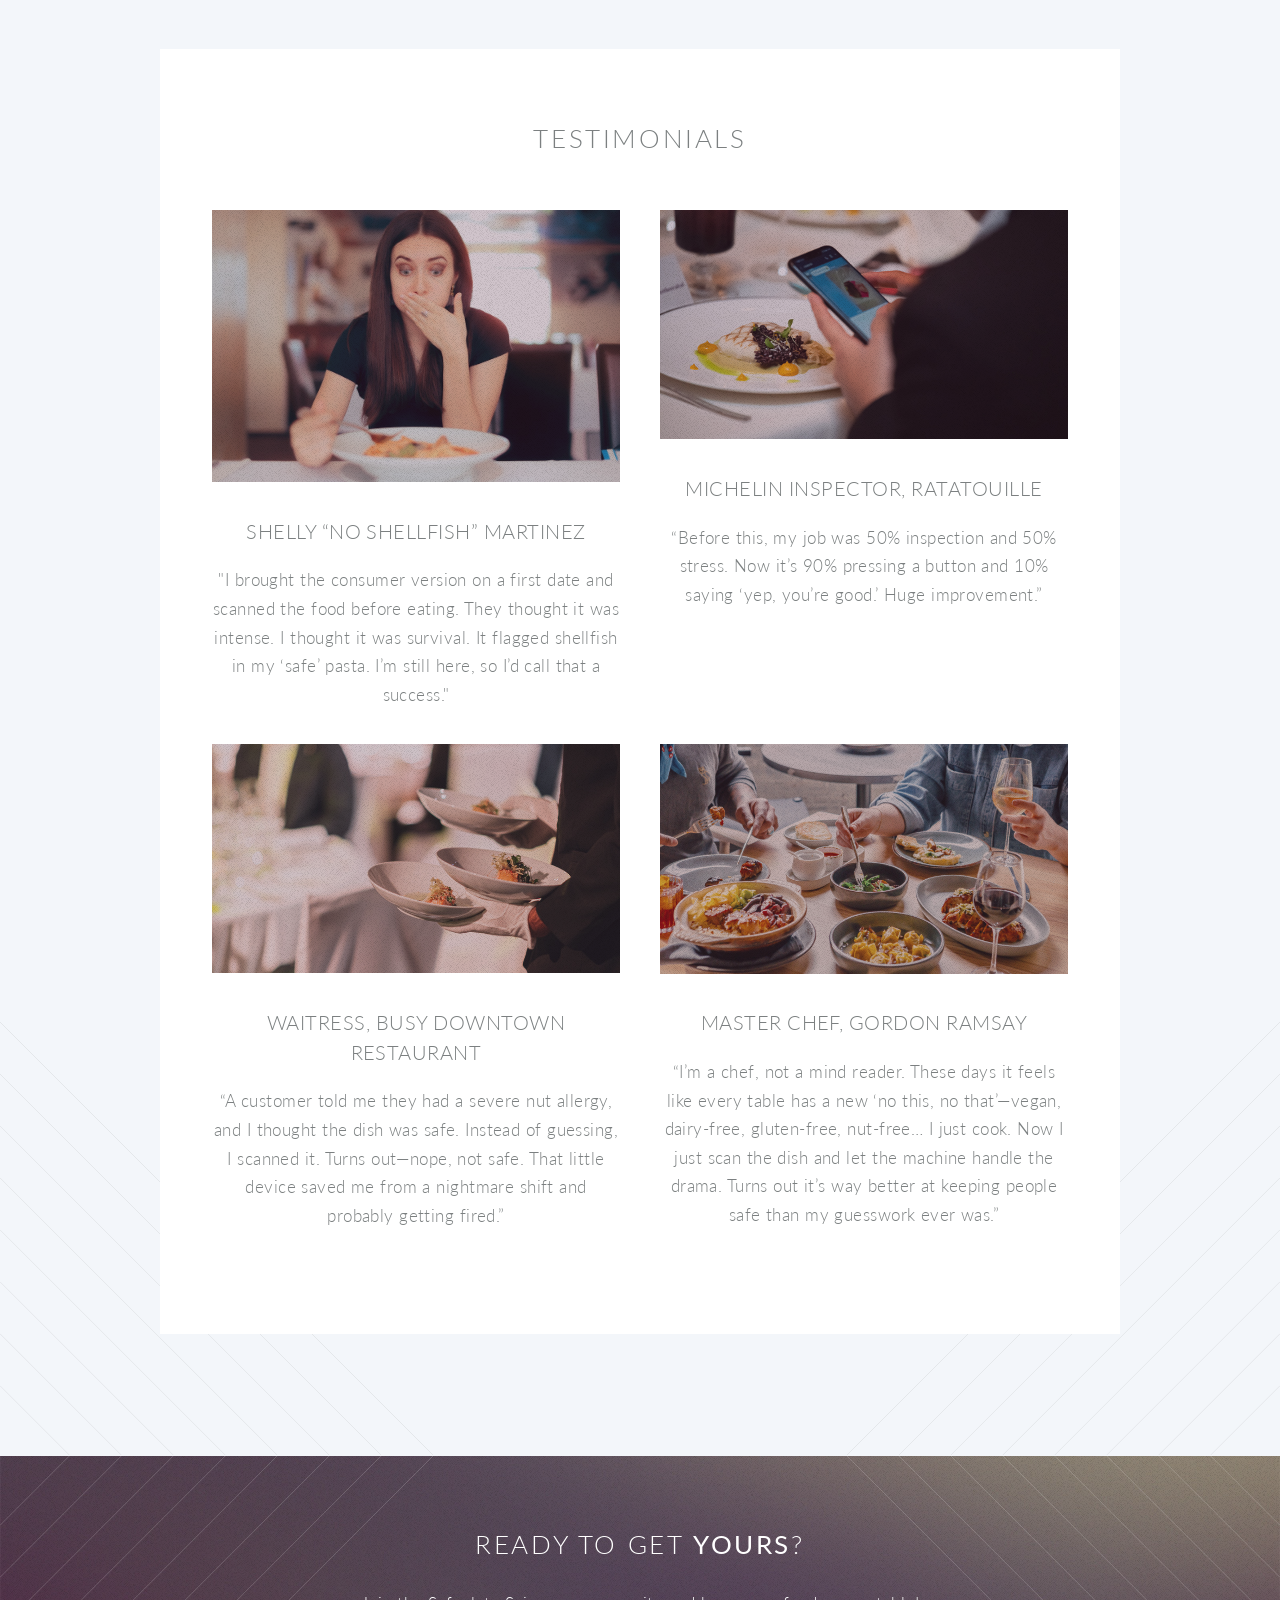
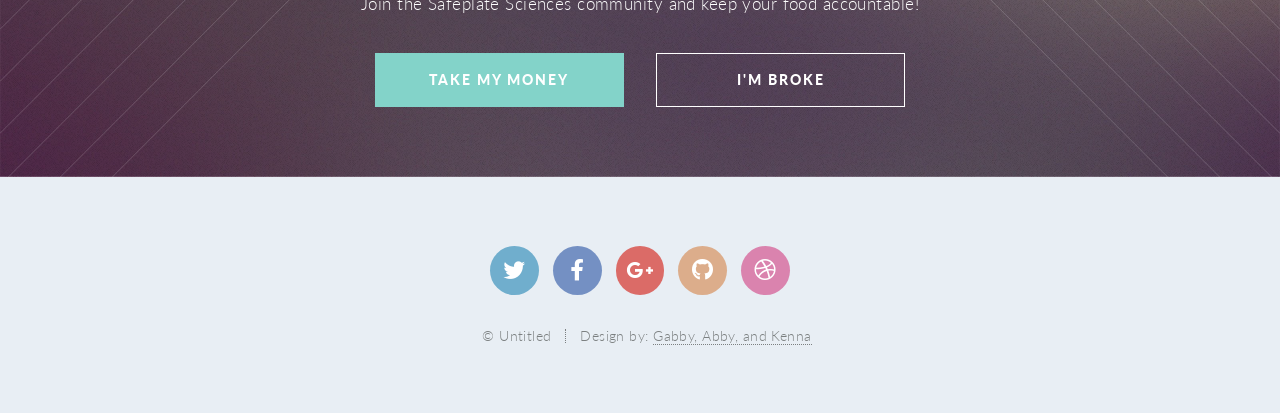
==== commit f3938243: "Update index.html" ====
--- a/index.html
+++ b/index.html
@@ -136,9 +136,9 @@
 									<section>
 										<a href="#" class="image featured"><img src="images/CUSTOMER.jpeg" alt="" /></a>
 										<header>
-											<h3>Allergy con Mini User</h3>
-										</header>
-										<p>"I brought the consumer version on a first date and scanned the food before eating. They thought it was intense. I thought it was survival. The device found undeclared shellfish protein. I’m still here, so I’d call that a success."</p>
+											<h3>Shelly “No Shellfish” Martinez</h3>
+										</header>
+										<p>"I brought the consumer version on a first date and scanned the food before eating. They thought it was intense. I thought it was survival. It flagged shellfish in my ‘safe’ pasta. I’m still here, so I’d call that a success."</p>
 									</section>
 
 								</div>
@@ -147,7 +147,7 @@
 									<section>
 										<a href="#" class="image featured"><img src="images/INSPECTOR.jpg" alt="" /></a>
 										<header>
-											<h3>Michelin inspector</h3>
+											<h3>Michelin inspector, Ratatouille</h3>
 										</header>
 										<p>“Before this, my job was 50% inspection and 50% stress. Now it’s 90% pressing a button and 10% saying ‘yep, you’re good.’ Huge improvement.”</p>
 									</section>
@@ -171,7 +171,7 @@
 									<section>
 										<a href="#" class="image featured"><img src="images/MEALS.jpg" alt="" /></a>
 										<header>
-											<h3>Master Chef</h3>
+											<h3>Master Chef, Gordon Ramsay</h3>
 										</header>
 										<p>“I’m a chef, not a mind reader. These days it feels like every table has a new ‘no this, no that’—vegan, dairy-free, gluten-free, nut-free… I just cook. Now I just scan the dish and let the machine handle the drama. Turns out it’s way better at keeping people safe than my guesswork ever was.”</p>
 									</section>
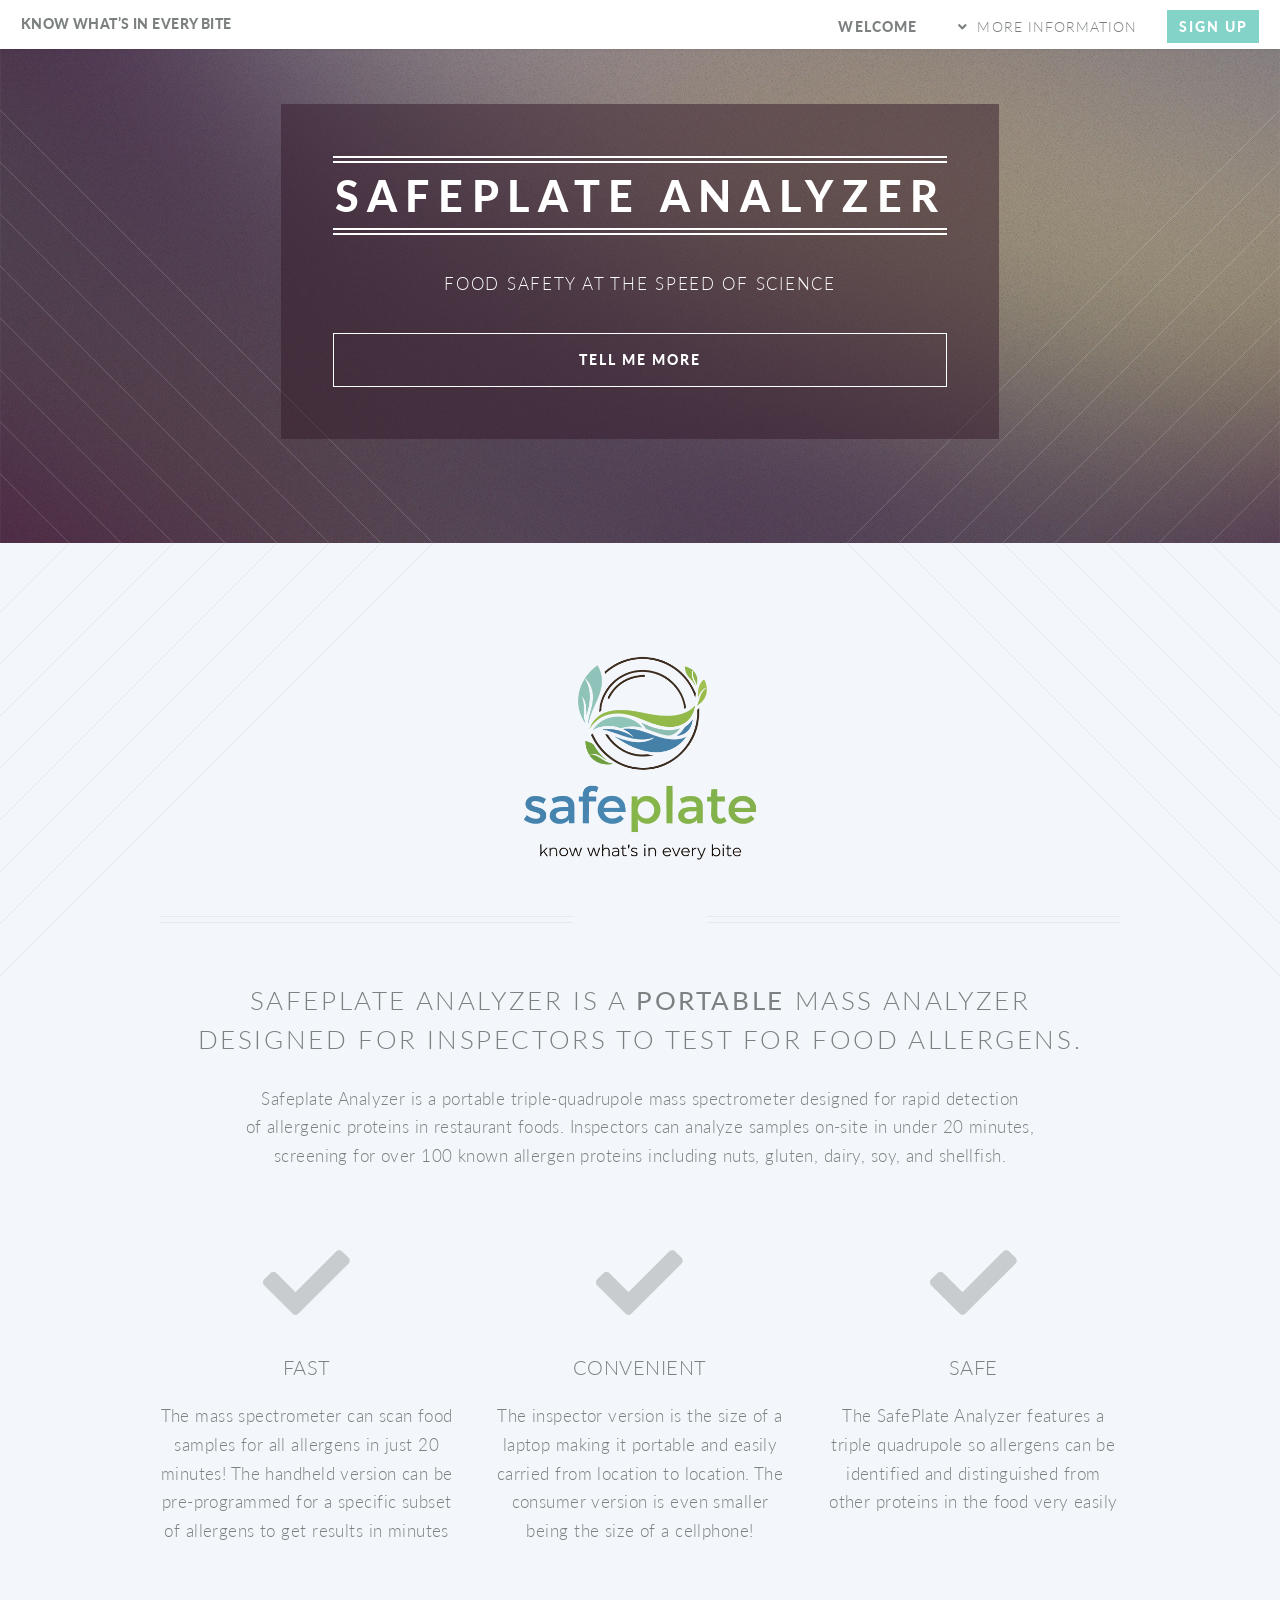
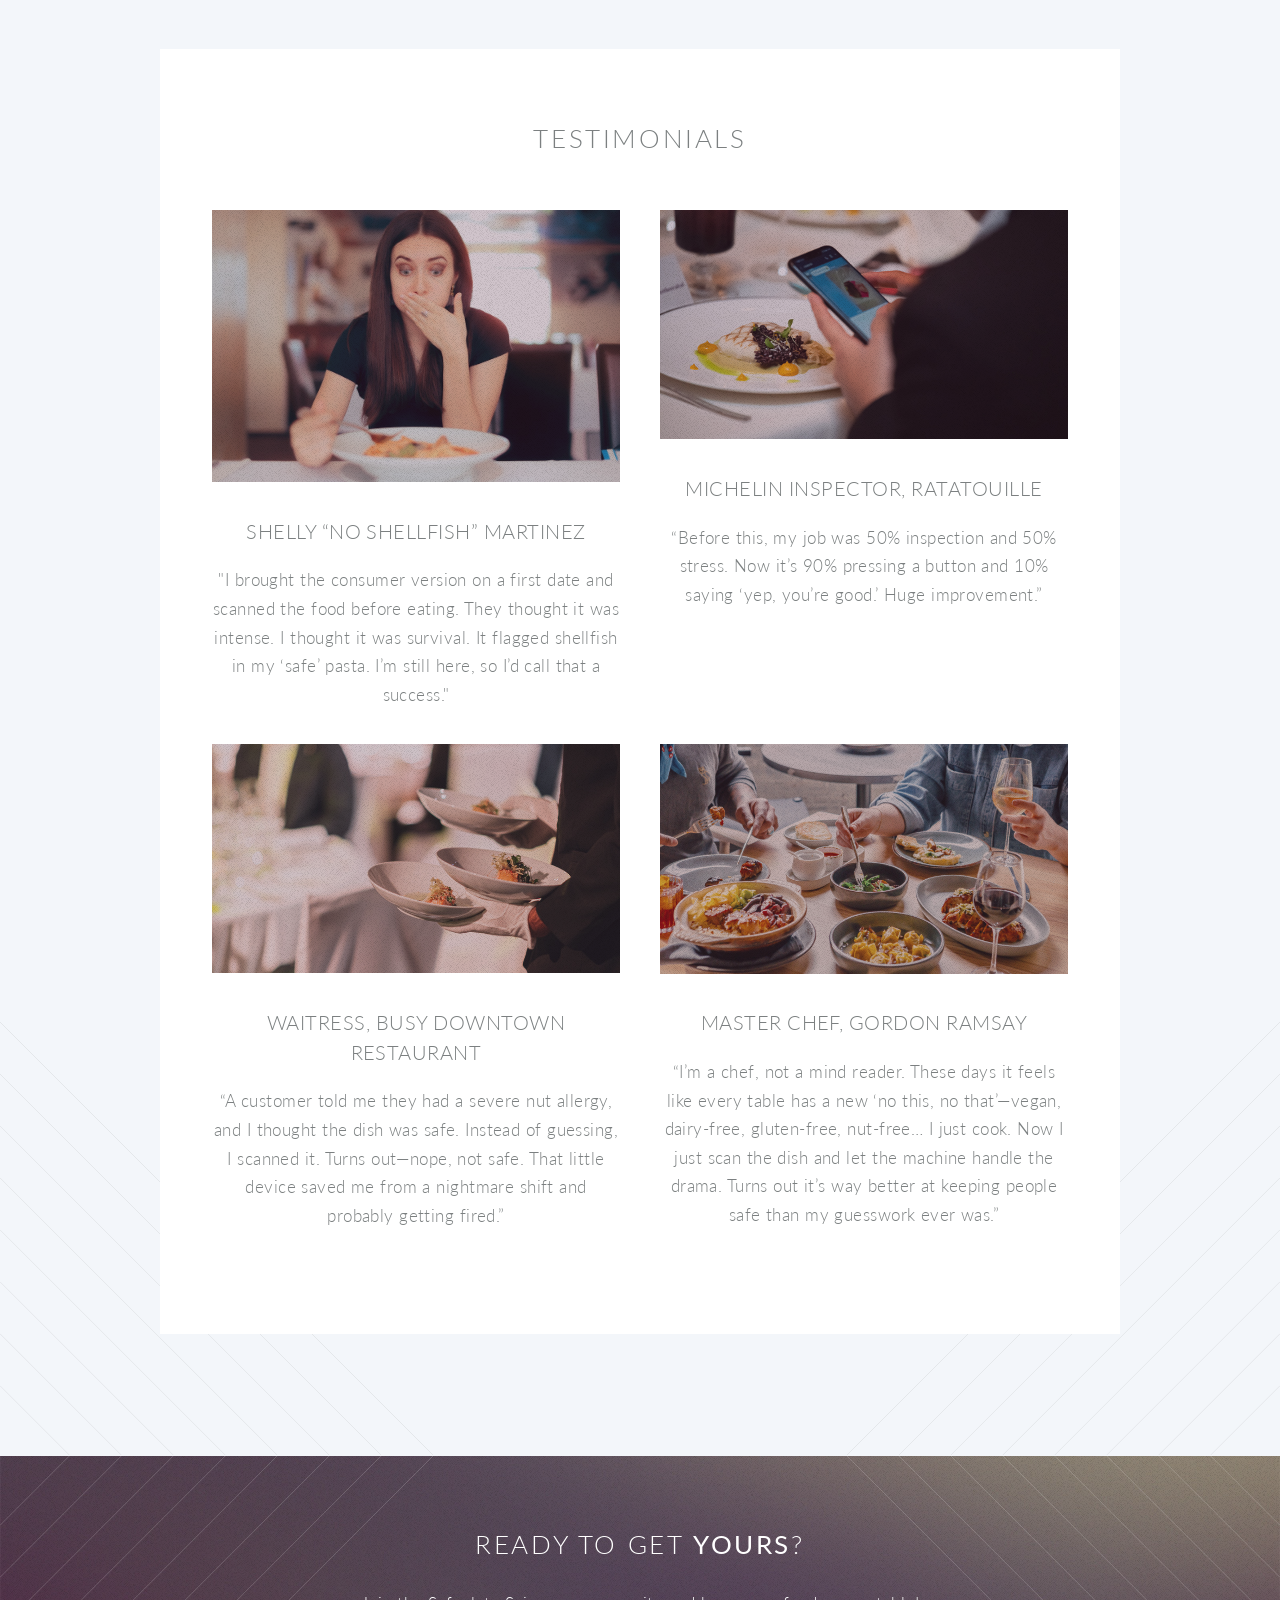
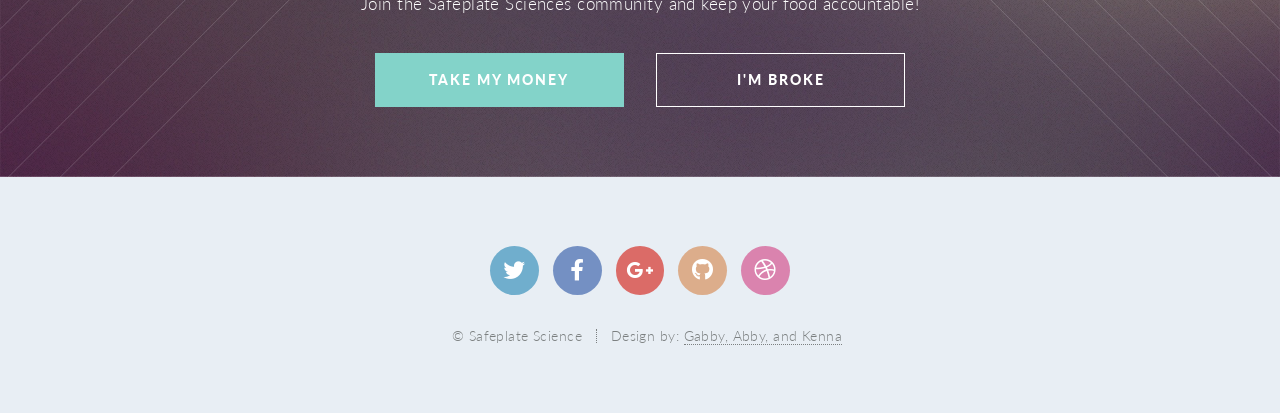
==== commit 83a5e438: "fix" ====
--- a/index.html
+++ b/index.html
@@ -211,7 +211,7 @@
 					</ul>
 
 					<ul class="copyright">
-						<li>&copy; Untitled</li><li>Design by: <a href="http://html5up.net">Gabby, Abby, and Kenna</a></li>
+						<li>&copy; Safeplate Science</li><li>Design by: <a href="http://html5up.net">Gabby, Abby, and Kenna</a></li>
 					</ul>
 
 				</footer>
